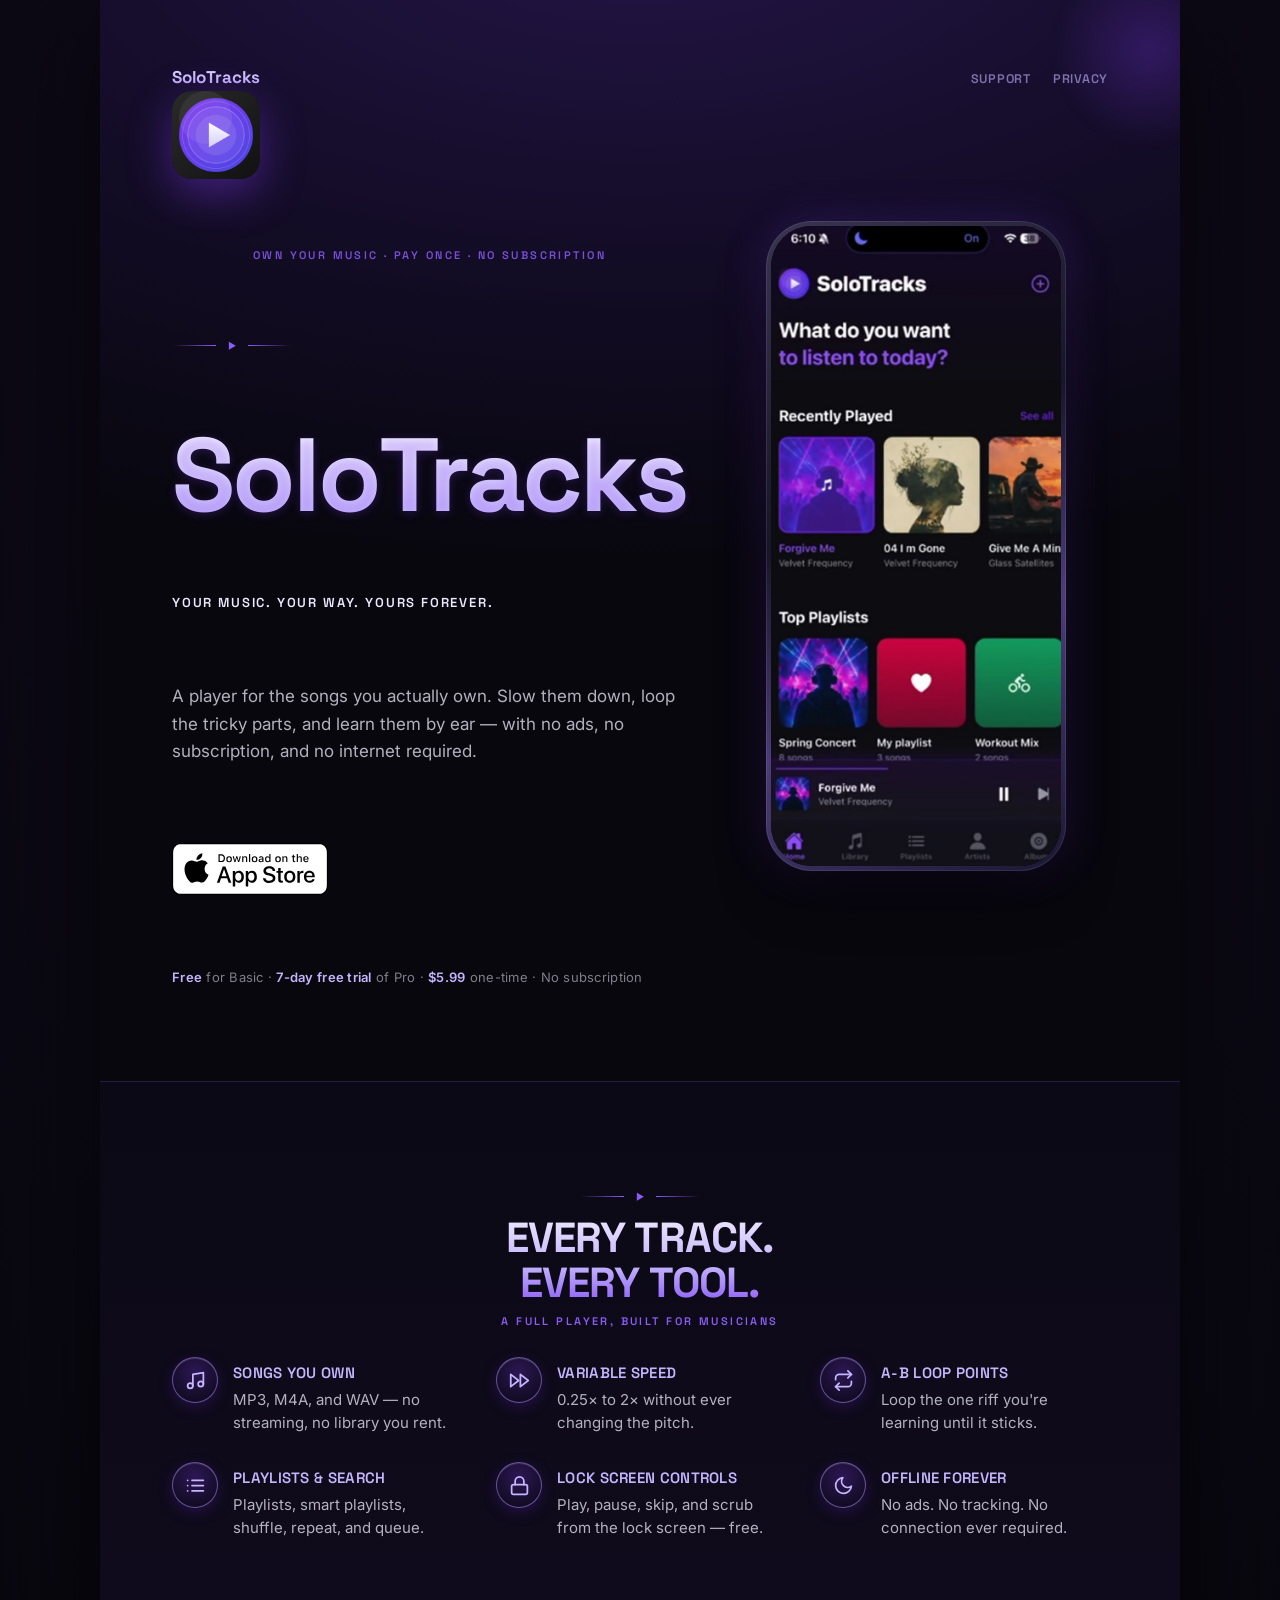
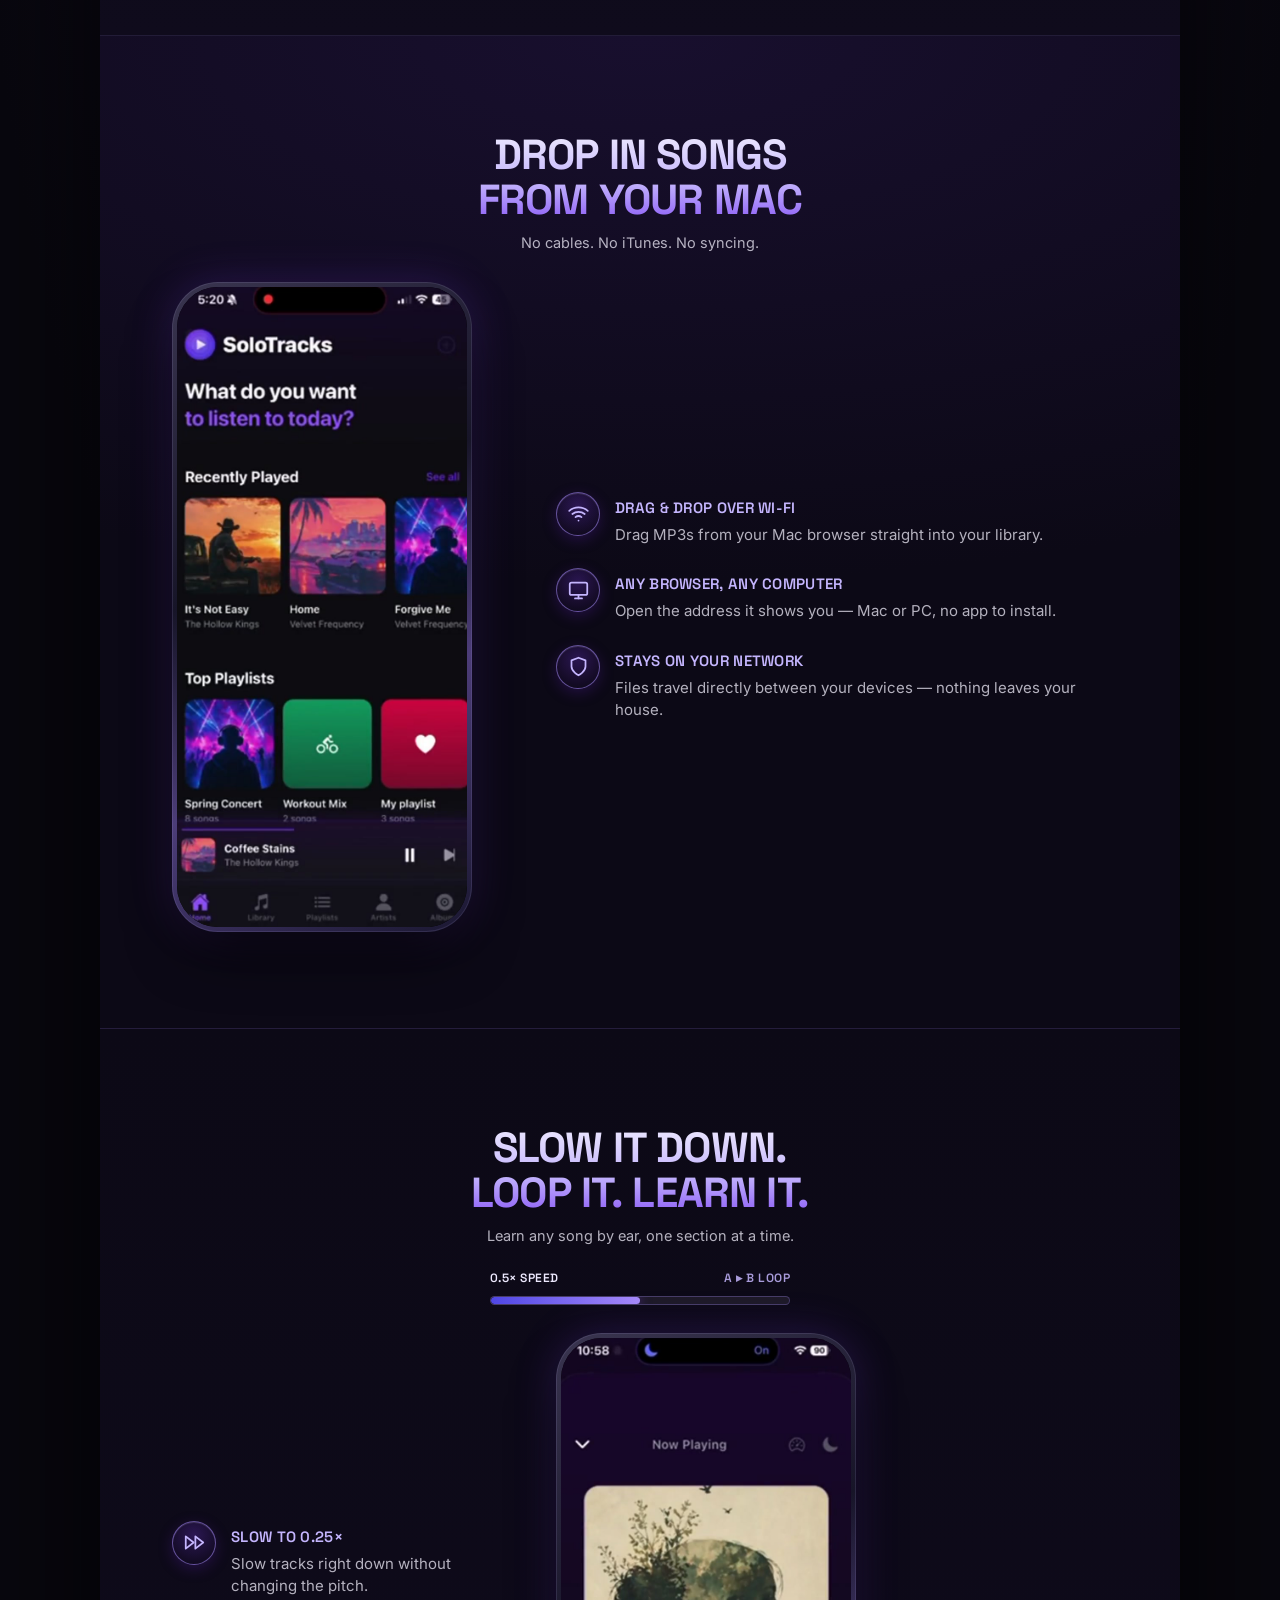
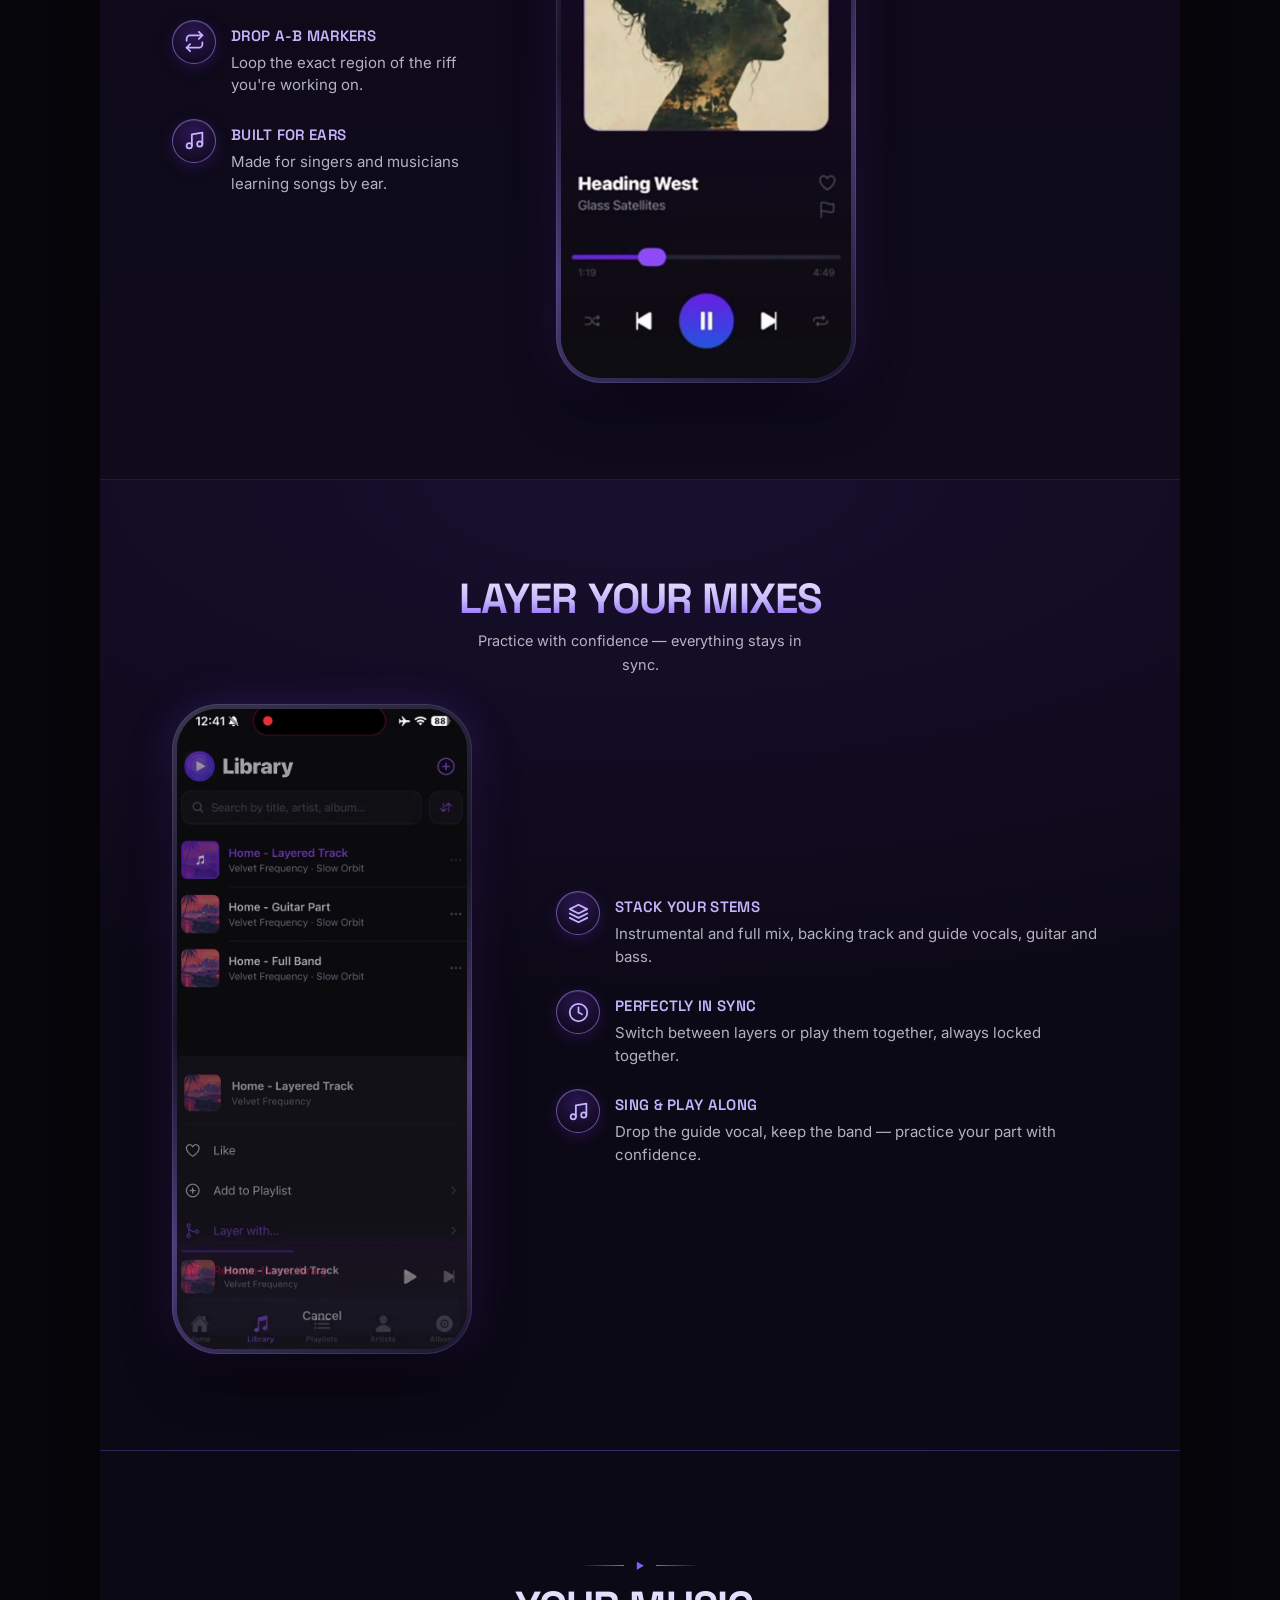
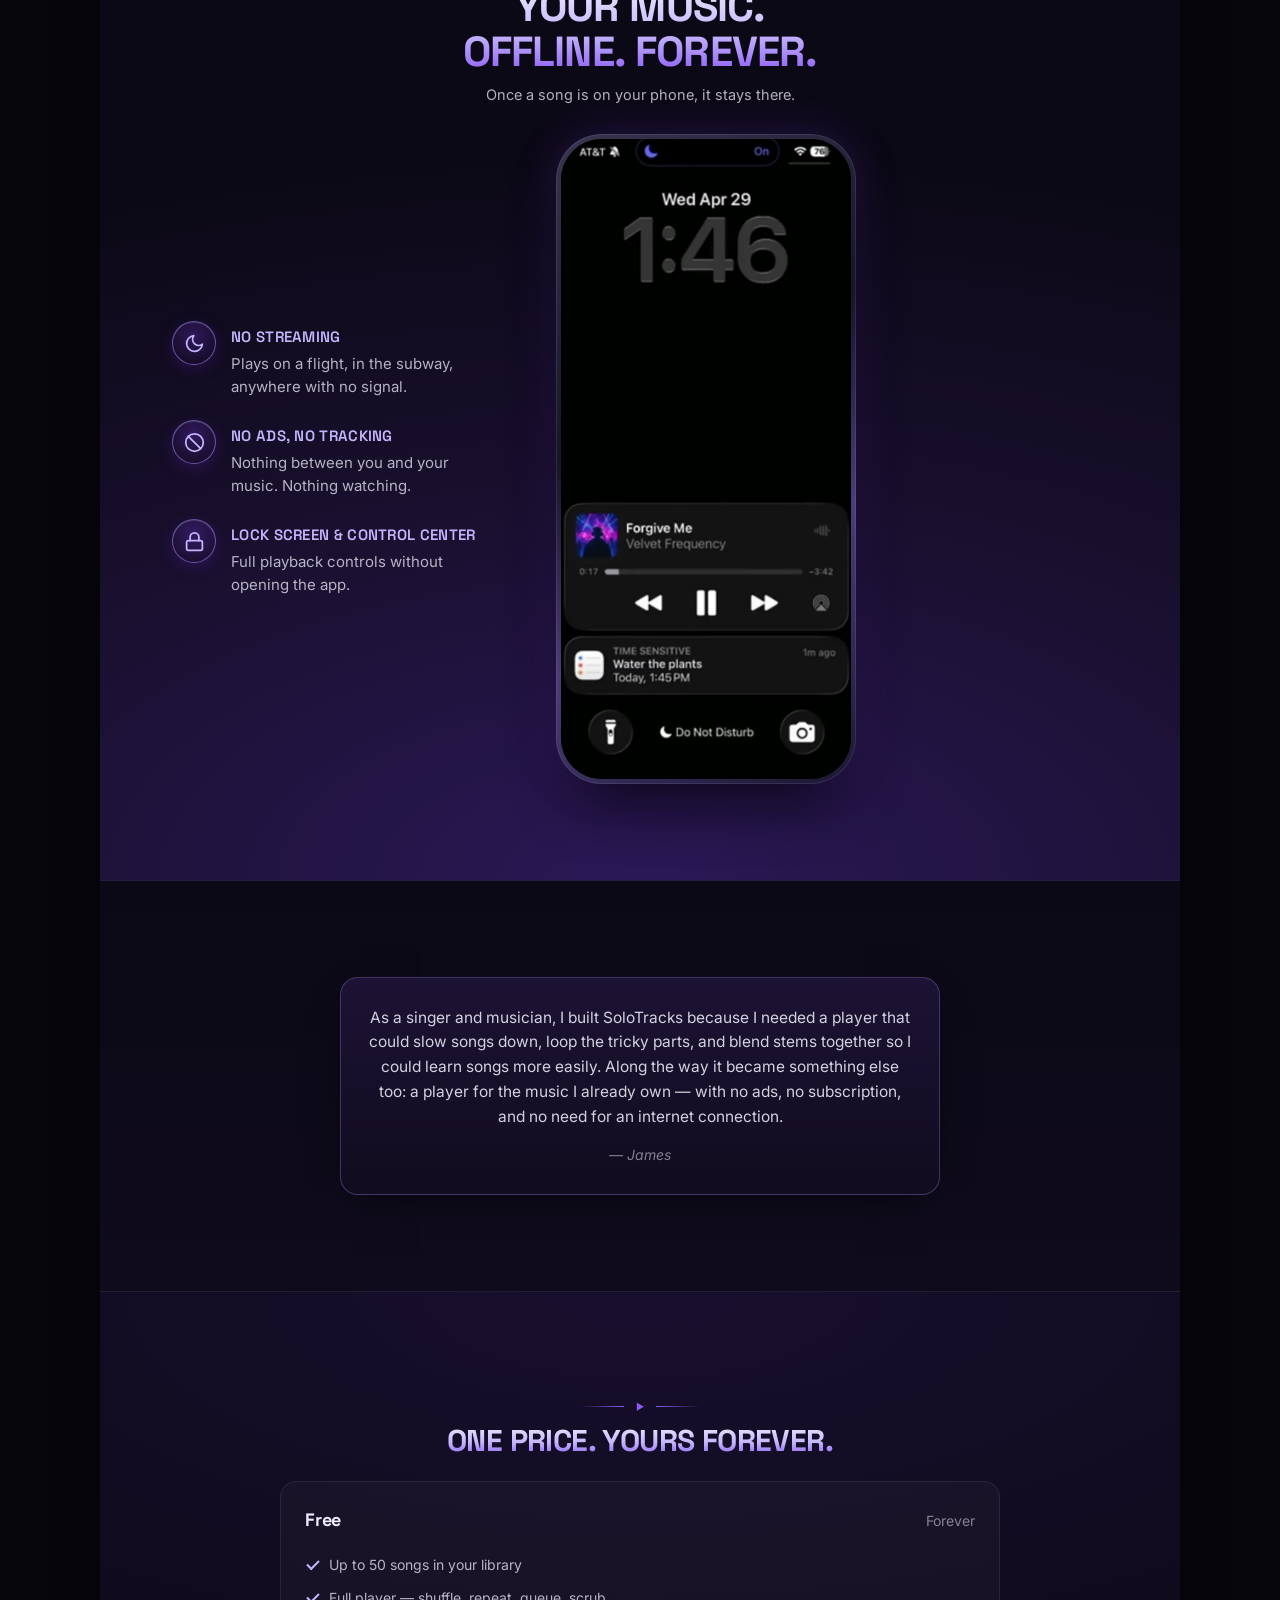
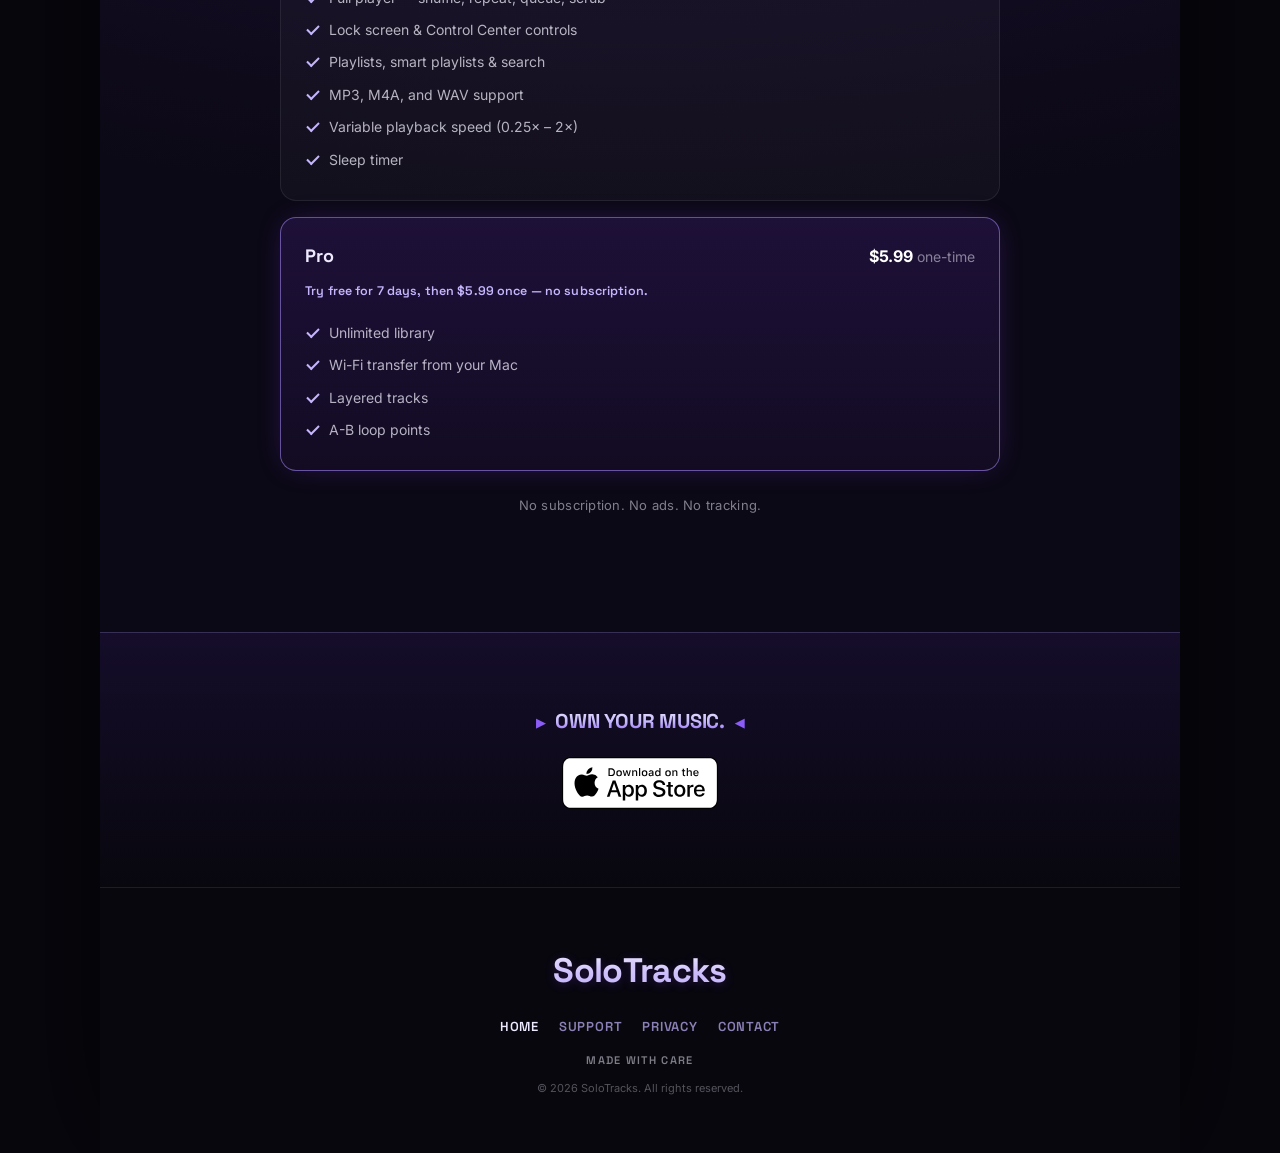
==== index.html @ 028df429 "Move variable speed and sleep timer to the Free tier Update the pricing card and align support.html:" ====
<!DOCTYPE html>
<html lang="en">
<head>
<meta charset="UTF-8" />
<meta name="viewport" content="width=device-width, initial-scale=1, viewport-fit=cover" />
<title>SoloTracks — Own your music.</title>
<meta name="description" content="A music player for the songs you actually own. Slow it down, loop it, learn it — no ads, no subscription, no internet required. Pay once." />
<meta name="theme-color" content="#08070E" />

<!-- Open Graph / social sharing -->
<meta property="og:title" content="SoloTracks — Own your music." />
<meta property="og:description" content="A music player for the songs you actually own. Pay once. No subscription. No ads." />
<meta property="og:image" content="https://solotracks.app/assets/og-image.png" />
<meta property="og:url" content="https://solotracks.app" />
<meta property="og:type" content="website" />
<meta name="twitter:card" content="summary_large_image" />

<!-- Icons -->
<link rel="icon" type="image/png" href="assets/favicon.png" />
<link rel="apple-touch-icon" href="assets/app-icon.png" />

<link rel="preconnect" href="https://fonts.googleapis.com" />
<link rel="preconnect" href="https://fonts.gstatic.com" crossorigin />
<link href="https://fonts.googleapis.com/css2?family=Space+Grotesk:wght@400;500;600;700&family=Inter:wght@400;500;600;700&display=swap" rel="stylesheet" />
<link rel="stylesheet" href="styles.css" />
</head>
<body>

<div class="col col-home">

  <!-- ============ HERO ============ -->
  <section class="section hero">
    <div class="bokeh" aria-hidden="true"></div>

    <header class="hero-header">
      <a href="index.html" class="wordmark-sm small-wordmark">SoloTracks</a>
      <nav>
        <a href="support.html">Support</a>
        <a href="privacy.html">Privacy</a>
      </nav>
    </header>

    <div class="hero-inner">
      <img src="assets/app-icon.png" alt="SoloTracks app icon" class="hero-icon" />

      <div class="eyebrow hero-eyebrow">Own Your Music · Pay Once · No Subscription</div>

      <div class="flourish" aria-hidden="true">
        <span class="rule l"></span><span class="mark">▶</span><span class="rule r"></span>
      </div>

      <h1 class="h1-wordmark foil">SoloTracks</h1>

      <div class="subhead">Your music. Your way. Yours forever.</div>

      <p class="tagline">A player for the songs you actually own. Slow them down, loop the tricky parts, and learn them by ear — with no ads, no subscription, and no internet required.</p>

      <div class="badge-row">
        <a class="appstore-badge pulse" href="https://apps.apple.com/us/app/solotracks/id6762542575" aria-label="Download SoloTracks on the App Store">
          <img src="assets/app-store-badge.svg" alt="Download on the App Store" />
        </a>
      </div>

      <p class="pricing-line"><strong>Free</strong> for Basic · <strong>7-day free trial</strong> of Pro · <strong>$5.99</strong> one-time · No subscription</p>

      <div class="phone float" role="img" aria-label="SoloTracks player">
        <div class="screen">
          <video class="lazy-video" autoplay muted loop playsinline preload="none" poster="video/demo-poster.jpg">
            <source src="video/demo.mp4" type="video/mp4" />
          </video>
        </div>
      </div>
    </div>
  </section>

  <!-- ============ AT A GLANCE ============ -->
  <section class="section alt-a grid-2">
    <div class="flourish"><span class="rule l"></span><span class="mark">▶</span><span class="rule r"></span></div>
    <h2 class="h2 section-title-gradient">EVERY TRACK.<br>EVERY TOOL.</h2>
    <div class="eyebrow" style="text-align:center;margin-top:6px;">A full player, built for musicians</div>

    <div class="feature-list" style="margin-top:26px;">
      <div class="feature-row">
        <div class="icon-circle">
          <svg viewBox="0 0 24 24" aria-hidden="true"><path d="M9 18V5l12-2v13"/><circle cx="6" cy="18" r="3"/><circle cx="18" cy="16" r="3"/></svg>
        </div>
        <div>
          <div class="feature-title">Songs You Own</div>
          <div class="feature-body">MP3, M4A, and WAV — no streaming, no library you rent.</div>
        </div>
      </div>
      <div class="feature-row">
        <div class="icon-circle">
          <svg viewBox="0 0 24 24" aria-hidden="true"><polygon points="13 19 22 12 13 5 13 19"/><polygon points="2 19 11 12 2 5 2 19"/></svg>
        </div>
        <div>
          <div class="feature-title">Variable Speed</div>
          <div class="feature-body">0.25× to 2× without ever changing the pitch.</div>
        </div>
      </div>
      <div class="feature-row">
        <div class="icon-circle">
          <svg viewBox="0 0 24 24" aria-hidden="true"><polyline points="17 1 21 5 17 9"/><path d="M3 11V9a4 4 0 0 1 4-4h14"/><polyline points="7 23 3 19 7 15"/><path d="M21 13v2a4 4 0 0 1-4 4H3"/></svg>
        </div>
        <div>
          <div class="feature-title">A-B Loop Points</div>
          <div class="feature-body">Loop the one riff you're learning until it sticks.</div>
        </div>
      </div>
      <div class="feature-row">
        <div class="icon-circle">
          <svg viewBox="0 0 24 24" aria-hidden="true"><line x1="8" y1="6" x2="21" y2="6"/><line x1="8" y1="12" x2="21" y2="12"/><line x1="8" y1="18" x2="21" y2="18"/><line x1="3" y1="6" x2="3.01" y2="6"/><line x1="3" y1="12" x2="3.01" y2="12"/><line x1="3" y1="18" x2="3.01" y2="18"/></svg>
        </div>
        <div>
          <div class="feature-title">Playlists &amp; Search</div>
          <div class="feature-body">Playlists, smart playlists, shuffle, repeat, and queue.</div>
        </div>
      </div>
      <div class="feature-row">
        <div class="icon-circle">
          <svg viewBox="0 0 24 24" aria-hidden="true"><rect x="3" y="11" width="18" height="11" rx="2" ry="2"/><path d="M7 11V7a5 5 0 0 1 10 0v4"/></svg>
        </div>
        <div>
          <div class="feature-title">Lock Screen Controls</div>
          <div class="feature-body">Play, pause, skip, and scrub from the lock screen — free.</div>
        </div>
      </div>
      <div class="feature-row">
        <div class="icon-circle">
          <svg viewBox="0 0 24 24" aria-hidden="true"><path d="M21 12.79A9 9 0 1 1 11.21 3 7 7 0 0 0 21 12.79z"/></svg>
        </div>
        <div>
          <div class="feature-title">Offline Forever</div>
          <div class="feature-body">No ads. No tracking. No connection ever required.</div>
        </div>
      </div>
    </div>
  </section>

  <!-- ============ WI-FI TRANSFER ============ -->
  <section class="section alt-b">
    <div class="block-head">
      <h2 class="h2 section-title-gradient">DROP IN SONGS<br>FROM YOUR MAC</h2>
      <p class="sub">No cables. No iTunes. No syncing.</p>
    </div>
    <div class="block-grid">
      <div class="phone" role="img" aria-label="Wi-Fi transfer: dragging MP3s from a Mac browser into the phone library">
        <div class="screen">
          <video class="lazy-video" muted loop playsinline preload="none" poster="screenshots/wifi-transfer-poster.jpg">
            <source src="video/wifi-transfer.mp4" type="video/mp4" />
          </video>
        </div>
      </div>
      <div class="feature-list">
        <div class="feature-row">
          <div class="icon-circle sm">
            <svg viewBox="0 0 24 24" aria-hidden="true"><path d="M5 12.55a11 11 0 0 1 14.08 0"/><path d="M1.42 9a16 16 0 0 1 21.16 0"/><path d="M8.53 16.11a6 6 0 0 1 6.95 0"/><line x1="12" y1="20" x2="12.01" y2="20"/></svg>
          </div>
          <div>
            <div class="feature-title">Drag &amp; Drop over Wi-Fi</div>
            <div class="feature-body">Drag MP3s from your Mac browser straight into your library.</div>
          </div>
        </div>
        <div class="feature-row">
          <div class="icon-circle sm">
            <svg viewBox="0 0 24 24" aria-hidden="true"><rect x="2" y="3" width="20" height="14" rx="2"/><line x1="8" y1="21" x2="16" y2="21"/><line x1="12" y1="17" x2="12" y2="21"/></svg>
          </div>
          <div>
            <div class="feature-title">Any Browser, Any Computer</div>
            <div class="feature-body">Open the address it shows you — Mac or PC, no app to install.</div>
          </div>
        </div>
        <div class="feature-row">
          <div class="icon-circle sm">
            <svg viewBox="0 0 24 24" aria-hidden="true"><path d="M12 22s8-4 8-10V5l-8-3-8 3v7c0 6 8 10 8 10z"/></svg>
          </div>
          <div>
            <div class="feature-title">Stays on Your Network</div>
            <div class="feature-body">Files travel directly between your devices — nothing leaves your house.</div>
          </div>
        </div>
      </div>
    </div>
  </section>

  <!-- ============ SLOW / LOOP ============ -->
  <section class="section alt-a">
    <div class="block-head">
      <h2 class="h2 section-title-gradient">SLOW IT DOWN.<br>LOOP IT. LEARN IT.</h2>
      <p class="sub">Learn any song by ear, one section at a time.</p>
    </div>

    <div class="meter" aria-hidden="true">
      <div class="meter-top"><span>0.5× SPEED</span><span class="r">A ▸ B LOOP</span></div>
      <div class="meter-bar"><div class="meter-fill"></div></div>
    </div>

    <div class="block-grid reverse">
      <div class="phone" role="img" aria-label="A-B loop: dropping markers and looping a section at slowed playback">
        <div class="screen">
          <video class="lazy-video" muted loop playsinline preload="none" poster="screenshots/player-loop-poster.jpg">
            <source src="video/player-loop.mp4" type="video/mp4" />
          </video>
        </div>
      </div>
      <div class="feature-list">
        <div class="feature-row">
          <div class="icon-circle sm">
            <svg viewBox="0 0 24 24" aria-hidden="true"><polygon points="13 19 22 12 13 5 13 19"/><polygon points="2 19 11 12 2 5 2 19"/></svg>
          </div>
          <div>
            <div class="feature-title">Slow to 0.25×</div>
            <div class="feature-body">Slow tracks right down without changing the pitch.</div>
          </div>
        </div>
        <div class="feature-row">
          <div class="icon-circle sm">
            <svg viewBox="0 0 24 24" aria-hidden="true"><polyline points="17 1 21 5 17 9"/><path d="M3 11V9a4 4 0 0 1 4-4h14"/><polyline points="7 23 3 19 7 15"/><path d="M21 13v2a4 4 0 0 1-4 4H3"/></svg>
          </div>
          <div>
            <div class="feature-title">Drop A-B Markers</div>
            <div class="feature-body">Loop the exact region of the riff you're working on.</div>
          </div>
        </div>
        <div class="feature-row">
          <div class="icon-circle sm">
            <svg viewBox="0 0 24 24" aria-hidden="true"><path d="M9 18V5l12-2v13"/><circle cx="6" cy="18" r="3"/><circle cx="18" cy="16" r="3"/></svg>
          </div>
          <div>
            <div class="feature-title">Built for Ears</div>
            <div class="feature-body">Made for singers and musicians learning songs by ear.</div>
          </div>
        </div>
      </div>
    </div>
  </section>

  <!-- ============ LAYERS ============ -->
  <section class="section alt-b">
    <div class="block-head">
      <h2 class="h2 section-title-gradient">LAYER YOUR MIXES</h2>
      <p class="sub">Practice with confidence — everything stays in sync.</p>
    </div>
    <div class="block-grid">
      <div class="phone" role="img" aria-label="Layers: switching between an instrumental and a full mix in sync">
        <div class="screen">
          <video class="lazy-video" muted loop playsinline preload="none" poster="screenshots/layers-poster.jpg">
            <source src="video/layers.mp4" type="video/mp4" />
          </video>
        </div>
      </div>
      <div class="feature-list">
        <div class="feature-row">
          <div class="icon-circle sm">
            <svg viewBox="0 0 24 24" aria-hidden="true"><polygon points="12 2 2 7 12 12 22 7 12 2"/><polyline points="2 17 12 22 22 17"/><polyline points="2 12 12 17 22 12"/></svg>
          </div>
          <div>
            <div class="feature-title">Stack Your Stems</div>
            <div class="feature-body">Instrumental and full mix, backing track and guide vocals, guitar and bass.</div>
          </div>
        </div>
        <div class="feature-row">
          <div class="icon-circle sm">
            <svg viewBox="0 0 24 24" aria-hidden="true"><circle cx="12" cy="12" r="10"/><polyline points="12 6 12 12 16 14"/></svg>
          </div>
          <div>
            <div class="feature-title">Perfectly in Sync</div>
            <div class="feature-body">Switch between layers or play them together, always locked together.</div>
          </div>
        </div>
        <div class="feature-row">
          <div class="icon-circle sm">
            <svg viewBox="0 0 24 24" aria-hidden="true"><path d="M9 18V5l12-2v13"/><circle cx="6" cy="18" r="3"/><circle cx="18" cy="16" r="3"/></svg>
          </div>
          <div>
            <div class="feature-title">Sing &amp; Play Along</div>
            <div class="feature-body">Drop the guide vocal, keep the band — practice your part with confidence.</div>
          </div>
        </div>
      </div>
    </div>
  </section>

  <!-- ============ OFFLINE (signature band) ============ -->
  <section class="section signature">
    <div class="flourish"><span class="rule l"></span><span class="mark">▶</span><span class="rule r"></span></div>
    <div class="block-head">
      <h2 class="h2 section-title-gradient">YOUR MUSIC.<br>OFFLINE. FOREVER.</h2>
      <p class="sub">Once a song is on your phone, it stays there.</p>
    </div>
    <div class="block-grid reverse">
      <div class="phone" role="img" aria-label="Offline playback continuing on the lock screen in airplane mode">
        <div class="screen">
          <video class="lazy-video" muted loop playsinline preload="none" poster="screenshots/lockscreen-poster.jpg">
            <source src="video/lockscreen.mp4" type="video/mp4" />
          </video>
        </div>
      </div>
      <div class="feature-list">
        <div class="feature-row">
          <div class="icon-circle sm">
            <svg viewBox="0 0 24 24" aria-hidden="true"><path d="M21 12.79A9 9 0 1 1 11.21 3 7 7 0 0 0 21 12.79z"/></svg>
          </div>
          <div>
            <div class="feature-title">No Streaming</div>
            <div class="feature-body">Plays on a flight, in the subway, anywhere with no signal.</div>
          </div>
        </div>
        <div class="feature-row">
          <div class="icon-circle sm">
            <svg viewBox="0 0 24 24" aria-hidden="true"><circle cx="12" cy="12" r="10"/><line x1="4.93" y1="4.93" x2="19.07" y2="19.07"/></svg>
          </div>
          <div>
            <div class="feature-title">No Ads, No Tracking</div>
            <div class="feature-body">Nothing between you and your music. Nothing watching.</div>
          </div>
        </div>
        <div class="feature-row">
          <div class="icon-circle sm">
            <svg viewBox="0 0 24 24" aria-hidden="true"><rect x="3" y="11" width="18" height="11" rx="2" ry="2"/><path d="M7 11V7a5 5 0 0 1 10 0v4"/></svg>
          </div>
          <div>
            <div class="feature-title">Lock Screen &amp; Control Center</div>
            <div class="feature-body">Full playback controls without opening the app.</div>
          </div>
        </div>
      </div>
    </div>
  </section>

  <!-- ============ FOUNDER PITCH ============ -->
  <section class="section alt-a">
    <div class="card" style="max-width:600px;margin:0 auto;">
      <p>As a singer and musician, I built SoloTracks because I needed a player that could slow songs down, loop the tricky parts, and blend stems together so I could learn songs more easily. Along the way it became something else too: a player for the music I already own — with no ads, no subscription, and no need for an internet connection.</p>
      <p class="signature">— James</p>
    </div>
  </section>

  <!-- ============ PRICE ============ -->
  <section class="section alt-b">
    <div class="flourish"><span class="rule l"></span><span class="mark">▶</span><span class="rule r"></span></div>
    <h2 class="h2 small section-title-gradient">ONE PRICE. YOURS FOREVER.</h2>

    <div class="tiers">
      <div class="tier">
        <div class="tier-header">
          <span class="tier-name">Free</span>
          <span class="tier-price">Forever</span>
        </div>
        <ul>
          <li>Up to 50 songs in your library</li>
          <li>Full player — shuffle, repeat, queue, scrub</li>
          <li>Lock screen &amp; Control Center controls</li>
          <li>Playlists, smart playlists &amp; search</li>
          <li>MP3, M4A, and WAV support</li>
          <li>Variable playback speed (0.25× – 2×)</li>
          <li>Sleep timer</li>
        </ul>
      </div>
      <div class="tier pro">
        <div class="tier-header">
          <span class="tier-name">Pro</span>
          <span class="tier-price"><strong>$5.99</strong> one-time</span>
        </div>
        <p class="tier-trial">Try free for 7 days, then $5.99 once — no subscription.</p>
        <ul>
          <li>Unlimited library</li>
          <li>Wi-Fi transfer from your Mac</li>
          <li>Layered tracks</li>
          <li>A-B loop points</li>
        </ul>
      </div>
    </div>

    <p class="promises-line">No subscription. No ads. No tracking.</p>
  </section>

  <!-- ============ CTA BAND ============ -->
  <section class="section cta-band">
    <div class="cta-line"><span class="m">▶</span><span class="section-title-gradient">OWN YOUR MUSIC.</span><span class="m">◀</span></div>
    <div class="badge-row">
      <a class="appstore-badge pulse" href="https://apps.apple.com/us/app/solotracks/id6762542575" aria-label="Download SoloTracks on the App Store">
        <img src="assets/app-store-badge.svg" alt="Download on the App Store" />
      </a>
    </div>
  </section>

  <!-- ============ FOOTER ============ -->
  <footer class="footer">
    <div class="wordmark-lg foil">SoloTracks</div>
    <nav>
      <a href="index.html" class="current">Home</a>
      <a href="support.html">Support</a>
      <a href="privacy.html">Privacy</a>
      <a href="mailto:hello@solotracks.app">Contact</a>
    </nav>
    <p class="madeby">Made with care</p>
    <p class="copyright">© 2026 SoloTracks. All rights reserved.</p>
  </footer>

</div>

<script src="site.js"></script>
</body>
</html>
---- styles.css ----
/* SoloTracks — shared styles.
   Structure adapted from a dark, luxe single-column layout; recolored to a
   violet / lavender system drawn from the app icon. Mobile-first; column
   max-width 460px, expanding to 760 / 1080 on larger screens. */

:root {
  --bg:          #08070E;
  --ink:         rgba(245,243,255,0.72);
  --ink-soft:    rgba(245,243,255,0.5);
  --ink-faint:   rgba(245,243,255,0.32);

  --violet:      #7C3AED;
  --indigo:      #4F46E5;
  --lav:         #C4B5FD;
  --lav-2:       #A78BFA;
  --lav-hi:      #EDE9FE;
  --accent:      #8B5CF6;

  --hair:        rgba(167,139,250,0.14);
  --hair-2:      rgba(167,139,250,0.30);
  --hair-3:      rgba(167,139,250,0.55);
}

*, *::before, *::after { box-sizing: border-box; }
html, body { margin: 0; padding: 0; }
html { scroll-behavior: smooth; }
body {
  background: var(--bg);
  color: var(--ink);
  font-family: 'Inter', -apple-system, BlinkMacSystemFont, "SF Pro Text", sans-serif;
  font-size: 14.5px;
  line-height: 1.6;
  -webkit-font-smoothing: antialiased;
  -webkit-text-size-adjust: 100%;
  text-rendering: optimizeLegibility;
}
img, video { max-width: 100%; display: block; }
a { color: var(--lav); text-decoration: none; }
a:hover { text-decoration: underline; }

/* ---- Layout columns ---- */
.col {
  max-width: 460px;
  margin: 0 auto;
  position: relative;
}
.col-home {
  background:
    radial-gradient(130% 50% at 50% 0%, #1a1030 0%, #100b1c 42%, #08070E 100%);
  overflow: hidden;
  box-shadow: 0 0 80px rgba(0,0,0,0.6);
}
.col-doc {
  padding: 0 22px;
  background:
    radial-gradient(130% 50% at 50% 0%, #1a1030 0%, #100b1c 42%, #08070E 100%);
  min-height: 100vh;
}

/* ---- Typography helpers ---- */
.display { font-family: 'Space Grotesk', 'Inter', sans-serif; }

.eyebrow {
  font-family: 'Space Grotesk', sans-serif;
  font-weight: 600;
  font-size: 11px;
  letter-spacing: 0.22em;
  text-transform: uppercase;
  color: var(--accent);
}
.subhead {
  font-family: 'Space Grotesk', sans-serif;
  font-weight: 600;
  font-size: 13px;
  letter-spacing: 0.14em;
  text-transform: uppercase;
  color: var(--lav-hi);
}

/* Metallic "foil" fill — the lavender analog of the gold headline treatment */
.foil {
  background: linear-gradient(180deg,
    #F5F3FF 0%, #DDD6FE 22%, #C4B5FD 44%, #A78BFA 66%, #7C3AED 88%, #C4B5FD 100%);
  -webkit-background-clip: text;
  background-clip: text;
  -webkit-text-fill-color: transparent;
  color: transparent;
  background-size: 100% 220%;
  text-shadow: 0 2px 10px rgba(124,58,237,0.25);
  animation: foilShimmer 7s ease-in-out infinite alternate;
}
.section-title-gradient {
  background: linear-gradient(180deg, #EDE9FE, #C4B5FD 55%, #8B5CF6);
  -webkit-background-clip: text;
  background-clip: text;
  -webkit-text-fill-color: transparent;
  color: transparent;
}
.small-wordmark {
  background: linear-gradient(180deg, #EDE9FE, #A78BFA);
  -webkit-background-clip: text;
  background-clip: text;
  -webkit-text-fill-color: transparent;
  color: transparent;
}

@keyframes foilShimmer {
  0%   { background-position: 50% 0; }
  100% { background-position: 50% 100%; }
}
@keyframes floatY {
  0%, 100% { transform: translateY(0); }
  50%      { transform: translateY(-10px); }
}
@keyframes glowPulse {
  0%, 100% {
    box-shadow:
      0 8px 24px rgba(0,0,0,0.5),
      0 0 22px rgba(124,58,237,0.30),
      0 0 0 1px rgba(167,139,250,0.45) inset;
  }
  50% {
    box-shadow:
      0 8px 24px rgba(0,0,0,0.5),
      0 0 40px rgba(124,58,237,0.55),
      0 0 0 1px rgba(167,139,250,0.75) inset;
  }
}

/* ---- Flourish divider (play-triangle motif) ---- */
.flourish {
  display: flex;
  align-items: center;
  justify-content: center;
  gap: 12px;
  margin: 14px auto;
}
.flourish .rule { width: 44px; height: 1px; }
.flourish .rule.l { background: linear-gradient(90deg, transparent, var(--accent)); }
.flourish .rule.r { background: linear-gradient(270deg, transparent, var(--accent)); }
.flourish .mark { color: var(--accent); font-size: 9px; line-height: 1; }

/* ---- App Store badge (official artwork + violet glow) ---- */
.badge-row {
  display: inline-flex;
  flex-wrap: wrap;
  gap: 12px;
  align-items: center;
  justify-content: center;
}
.appstore-badge {
  display: inline-block;
  border-radius: 13px;
  transition: transform 0.15s ease;
}
.appstore-badge img { height: 52px; width: auto; }
.appstore-badge:hover { transform: scale(1.03); text-decoration: none; }
.appstore-badge.pulse { animation: glowPulse 4s ease-in-out infinite; }

.pricing-line {
  margin-top: 16px;
  font-size: 13px;
  color: var(--ink-soft);
  letter-spacing: 0.02em;
}
.pricing-line strong { color: var(--lav); font-weight: 600; }

/* ---- Sections (home) ---- */
.section {
  padding: 46px 26px;
  border-top: 1px solid var(--hair);
}
.section.hero {
  padding: 30px 26px 40px;
  position: relative;
  border-top: none;
  background: radial-gradient(125% 60% at 50% -8%, #241547, #150d2a 46%, #08070E 100%);
  overflow: hidden;
}
.section.alt-a { background: linear-gradient(180deg, #0c0916, #0f0b1c); }
.section.alt-b { background: radial-gradient(120% 55% at 50% 0%, #180f2e, #0c0916); }
.section.signature {
  background: radial-gradient(135% 70% at 50% 100%, #2a1856, #1a1030 50%, #0c0916 100%);
}
.section.cta-band {
  background: linear-gradient(180deg, #150d2a, #08070E);
  border-top: 1px solid var(--hair-2);
  text-align: center;
  padding: 40px 26px;
}

.hero .bokeh {
  position: absolute;
  top: -50px; right: -70px;
  width: 200px; height: 200px;
  background: radial-gradient(circle, rgba(124,58,237,0.28), transparent 68%);
  filter: blur(6px);
  pointer-events: none;
}

/* Inline header used in hero */
.hero-header {
  display: flex;
  align-items: center;
  justify-content: space-between;
  position: relative;
  z-index: 1;
}
.hero-header .wordmark-sm {
  font-family: 'Space Grotesk', sans-serif;
  font-weight: 700;
  font-size: 17px;
  letter-spacing: -0.01em;
}
.hero-header nav a {
  font-family: 'Space Grotesk', sans-serif;
  font-weight: 600;
  font-size: 12.5px;
  letter-spacing: 0.06em;
  text-transform: uppercase;
  color: rgba(196,181,253,0.6);
  margin-left: 18px;
}
.hero-header nav a:hover { color: var(--lav-hi); text-decoration: none; }

/* Hero content */
.hero-inner { text-align: center; position: relative; z-index: 1; }
.hero-icon {
  width: 88px; height: 88px;
  border-radius: 20px;
  margin: 26px auto 6px;
  box-shadow: 0 14px 44px rgba(124,58,237,0.45);
}
.hero-eyebrow { margin: 8px auto 6px; color: rgba(139,92,246,0.85); }
.h1-wordmark {
  font-family: 'Space Grotesk', sans-serif;
  font-weight: 700;
  font-size: 56px;
  line-height: 0.95;
  letter-spacing: -0.03em;
  margin: 6px 0 12px;
}
.tagline {
  max-width: 360px;
  margin: 14px auto 22px;
  color: var(--ink);
  font-size: 14.5px;
}

/* Section titles */
.h2 {
  font-family: 'Space Grotesk', sans-serif;
  font-weight: 700;
  font-size: 28px;
  line-height: 1.08;
  letter-spacing: -0.02em;
  text-align: center;
  margin: 0 0 8px;
}
.h2.small { font-size: 24px; }
.section .sub {
  text-align: center;
  margin: 4px auto 22px;
  max-width: 360px;
  color: var(--ink);
  font-size: 14.5px;
}

/* Feature rows */
.feature-list {
  display: flex;
  flex-direction: column;
  gap: 22px;
  margin-top: 8px;
}
/* When a block stacks on mobile (phone above the rows), give the first
   row room to breathe. Reset to 0 in the side-by-side desktop grid. */
.block-grid .feature-list { margin-top: 34px; }
.feature-row {
  display: flex;
  gap: 15px;
  align-items: flex-start;
  text-align: left;
}
.icon-circle {
  flex: none;
  width: 46px; height: 46px;
  border-radius: 50%;
  display: flex; align-items: center; justify-content: center;
  background: radial-gradient(circle at 50% 32%, rgba(124,58,237,0.28), rgba(0,0,0,0.2));
  border: 1px solid var(--hair-3);
  box-shadow:
    inset 0 1px 0 rgba(255,255,255,0.12),
    0 4px 14px rgba(76,29,149,0.35);
  color: var(--lav);
}
.icon-circle.sm { width: 44px; height: 44px; }
.icon-circle svg {
  width: 21px; height: 21px;
  stroke: currentColor; fill: none;
  stroke-width: 2; stroke-linecap: round; stroke-linejoin: round;
}
.feature-title {
  font-family: 'Space Grotesk', sans-serif;
  font-weight: 600;
  font-size: 15px;
  letter-spacing: 0.02em;
  text-transform: uppercase;
  color: var(--lav);
  margin: 4px 0 4px;
}
.feature-body {
  color: var(--ink);
  font-size: 14px;
  line-height: 1.5;
}

/* Big feature block: title + phone + rows */
.block-head { text-align: center; }
.block-head .soon {
  display: inline-block;
  margin-left: 8px;
  vertical-align: middle;
  font-family: 'Space Grotesk', sans-serif;
  font-weight: 600;
  font-size: 10px;
  letter-spacing: 0.12em;
  text-transform: uppercase;
  color: var(--lav);
  background: rgba(124,58,237,0.18);
  border: 1px solid var(--hair-2);
  border-radius: 999px;
  padding: 3px 9px;
}

/* Phone mockup (portrait) */
.phone {
  margin: 28px auto 0;
  width: 100%;
  max-width: 288px;
  aspect-ratio: 9 / 19.5;
  border-radius: 42px;
  padding: 5px;
  background: linear-gradient(150deg, #3a3550, #171528 40%, #4c3d78 66%, #1a1730);
  box-shadow:
    0 30px 60px -18px rgba(0,0,0,0.85),
    0 0 42px rgba(124,58,237,0.22),
    inset 0 0 0 1px rgba(196,181,253,0.12);
  position: relative;
}
.phone.float { animation: floatY 6s ease-in-out infinite; }
.phone .screen {
  position: relative;
  width: 100%; height: 100%;
  border-radius: 37px;
  overflow: hidden;
  background: #000;
  isolation: isolate;
  transform: translateZ(0);
}
.phone .screen video,
.phone .screen img {
  width: 100%; height: 100%;
  object-fit: cover;
  border-radius: 37px;
  transform: scale(1.04);
}

/* Speed / loop meter (repurposed progress widget) */
.meter {
  max-width: 300px;
  margin: 22px auto 4px;
}
.meter-top {
  display: flex; justify-content: space-between;
  font-family: 'Space Grotesk', sans-serif;
  font-weight: 600;
  font-size: 12px;
  color: var(--lav-hi);
  margin-bottom: 8px;
  letter-spacing: 0.04em;
}
.meter-top .r { color: var(--lav); opacity: 0.85; }
.meter-bar {
  position: relative;
  height: 9px;
  border-radius: 6px;
  background: rgba(255,255,255,0.07);
  border: 1px solid var(--hair-2);
  overflow: hidden;
}
.meter-fill {
  width: 50%;
  height: 100%;
  background: linear-gradient(90deg, var(--indigo), var(--lav-2));
  box-shadow: 0 0 12px rgba(124,58,237,0.6);
  border-radius: 6px;
}

/* Founder card */
.card {
  background: linear-gradient(180deg, rgba(40,25,72,0.6), rgba(20,14,34,0.5));
  border: 1px solid var(--hair-2);
  border-radius: 18px;
  padding: 28px 26px;
  box-shadow: 0 14px 40px -18px rgba(0,0,0,0.75);
  text-align: center;
}
.card p {
  font-size: 15.5px;
  color: rgba(245,243,255,0.85);
  line-height: 1.6;
  margin: 0 0 14px;
}
.card p.signature {
  font-size: 14px;
  color: var(--ink-soft);
  font-style: italic;
  margin: 0;
}

/* Tier cards */
.tiers {
  display: grid;
  grid-template-columns: 1fr;
  gap: 16px;
  max-width: 720px;
  margin: 24px auto 0;
}
.tier {
  padding: 24px;
  border-radius: 16px;
  background: rgba(255,255,255,0.03);
  border: 1px solid rgba(255,255,255,0.08);
  text-align: left;
}
.tier.pro {
  background: linear-gradient(180deg, rgba(124,58,237,0.16), rgba(124,58,237,0.06));
  border-color: var(--hair-3);
  box-shadow: 0 0 30px -10px rgba(124,58,237,0.4);
}
.tier-header {
  display: flex; align-items: baseline; justify-content: space-between;
  gap: 12px; margin-bottom: 14px;
}
.tier-name {
  font-family: 'Space Grotesk', sans-serif;
  font-weight: 700;
  font-size: 18px;
  letter-spacing: -0.01em;
  color: var(--lav-hi);
}
.tier-price { font-size: 14px; color: var(--ink-soft); }
.tier.pro .tier-price strong {
  color: #fff; font-weight: 700; font-size: 16px; letter-spacing: -0.01em;
}
.tier-trial {
  font-family: 'Space Grotesk', sans-serif;
  font-weight: 600;
  font-size: 12.5px;
  letter-spacing: 0.01em;
  color: var(--lav);
  margin: -4px 0 16px;
}
.tier ul { list-style: none; padding: 0; margin: 0; }
.tier li {
  font-size: 14px;
  color: var(--ink);
  padding: 5px 0 5px 24px;
  position: relative;
}
.tier li::before {
  content: "";
  position: absolute; left: 2px; top: 11px;
  width: 12px; height: 7px;
  border-left: 2px solid var(--lav);
  border-bottom: 2px solid var(--lav);
  transform: rotate(-45deg);
}
.promises-line {
  text-align: center;
  font-size: 13px;
  color: var(--ink-soft);
  margin: 24px auto 20px;
  letter-spacing: 0.02em;
}

/* CTA band */
.cta-line {
  font-family: 'Space Grotesk', sans-serif;
  font-weight: 700;
  font-size: 20px;
  letter-spacing: -0.01em;
  margin-bottom: 20px;
}
.cta-line .m { color: var(--accent); margin: 0 10px; font-size: 12px; vertical-align: middle; }

/* ---- Footer ---- */
.footer {
  text-align: center;
  padding: 40px 26px 34px;
  border-top: 1px solid var(--hair);
}
.footer .wordmark-lg {
  font-family: 'Space Grotesk', sans-serif;
  font-weight: 700;
  font-size: 26px;
  letter-spacing: -0.02em;
  margin-bottom: 18px;
}
.footer nav {
  display: flex; justify-content: center; gap: 20px;
  margin-bottom: 14px; flex-wrap: wrap;
}
.footer nav a {
  font-family: 'Space Grotesk', sans-serif;
  font-weight: 600;
  font-size: 13px;
  letter-spacing: 0.06em;
  text-transform: uppercase;
  color: rgba(196,181,253,0.7);
}
.footer nav a.current { color: var(--lav-hi); }
.footer .madeby {
  font-family: 'Space Grotesk', sans-serif;
  font-weight: 600;
  font-size: 11px;
  letter-spacing: 0.12em;
  text-transform: uppercase;
  color: var(--ink-soft);
  margin-bottom: 6px;
}
.footer .copyright { color: var(--ink-faint); font-size: 11px; }

/* ---- Doc pages (support / privacy) ---- */
.doc-header {
  display: flex; align-items: center; justify-content: space-between;
  padding: 22px 0 18px;
  border-bottom: 1px solid var(--hair);
}
.doc-header .wordmark-sm {
  font-family: 'Space Grotesk', sans-serif;
  font-weight: 700;
  font-size: 17px;
  letter-spacing: -0.01em;
}
.doc-header nav a {
  font-family: 'Space Grotesk', sans-serif;
  font-weight: 600;
  font-size: 12.5px;
  letter-spacing: 0.06em;
  text-transform: uppercase;
  color: rgba(196,181,253,0.6);
  margin-left: 18px;
}
.doc-header nav a.current { color: var(--lav-hi); }
.doc-header nav a:hover { color: var(--lav-hi); text-decoration: none; }

.doc-title-block { text-align: center; padding: 34px 0 12px; }
.h1-doc {
  font-family: 'Space Grotesk', sans-serif;
  font-weight: 700;
  font-size: 40px;
  line-height: 0.98;
  letter-spacing: -0.03em;
  margin: 6px 0 12px;
}
.doc-intro { max-width: 400px; margin: 0 auto; color: var(--ink); font-size: 14.5px; }
.doc-updated { text-align: center; color: var(--ink-faint); font-size: 13px; margin-bottom: 8px; }

/* Contact / highlight card */
.contact-card {
  background: linear-gradient(180deg, rgba(40,25,72,0.6), rgba(20,14,34,0.5));
  border: 1px solid var(--hair-2);
  border-radius: 16px;
  padding: 22px;
  box-shadow: 0 10px 30px -14px rgba(0,0,0,0.7);
  margin: 26px 0;
}
.contact-card h2 {
  font-family: 'Space Grotesk', sans-serif;
  font-weight: 700;
  font-size: 18px;
  color: var(--lav-hi);
  margin: 0 0 8px;
}
.contact-card p { margin: 0; color: var(--ink); font-size: 14px; }

/* Prose (support / privacy body) */
.prose { max-width: 720px; margin: 0 auto; }
.prose h2 {
  font-family: 'Space Grotesk', sans-serif;
  font-weight: 700;
  font-size: 17px;
  letter-spacing: 0.01em;
  color: var(--lav);
  margin: 34px 0 10px;
}
.prose h3 {
  font-family: 'Space Grotesk', sans-serif;
  font-weight: 600;
  font-size: 15.5px;
  color: var(--lav-hi);
  margin: 22px 0 6px;
}
.prose p, .prose li {
  font-size: 14.5px;
  line-height: 1.65;
  color: var(--ink);
  margin: 0 0 12px;
}
.prose ul { padding-left: 22px; margin: 0 0 12px; }
.prose a { color: var(--lav); text-decoration: underline; }
.prose code {
  background: rgba(255,255,255,0.06);
  border: 1px solid var(--hair);
  border-radius: 6px;
  padding: 1px 6px;
  font-size: 13px;
}
.home-link {
  display: inline-block;
  margin-top: 34px;
  font-family: 'Space Grotesk', sans-serif;
  font-weight: 600;
  font-size: 13px;
  letter-spacing: 0.04em;
  color: var(--ink-soft);
  text-decoration: none;
}
.home-link:hover { color: var(--lav); }

/* Reduced motion */
@media (prefers-reduced-motion: reduce) {
  .foil, .phone.float, .appstore-badge.pulse { animation: none; }
}

/* =========================================================
   Responsive scale-up — iPad and desktop
   ========================================================= */
@media (min-width: 768px) {
  body {
    background: radial-gradient(60% 40% at 50% 0%, #1a1030 0%, #100b1c 60%, #08070E 100%);
  }
  .col { max-width: 760px; }
  .col-home { box-shadow: 0 0 120px rgba(0,0,0,0.75); }
  .col-doc { padding: 0 40px; }

  .section { padding: 72px 48px; }
  .section.hero { padding: 48px 48px 64px; }
  .section.cta-band { padding: 56px 48px; }

  .h1-wordmark { font-size: 84px; }
  .h2 { font-size: 36px; }
  .h2.small { font-size: 30px; }
  .h1-doc { font-size: 56px; }
  .tagline, .sub { max-width: 460px; font-size: 16px; }
  .feature-body { font-size: 15px; }

  /* Hero: text + phone side-by-side */
  .section.hero .hero-inner {
    display: grid;
    grid-template-columns: 1.05fr 0.95fr;
    align-items: center;
    gap: 40px;
    text-align: left;
  }
  .section.hero .hero-inner > .hero-icon,
  .section.hero .hero-inner > .eyebrow,
  .section.hero .hero-inner > .flourish,
  .section.hero .hero-inner > .h1-wordmark,
  .section.hero .hero-inner > .subhead,
  .section.hero .hero-inner > .tagline,
  .section.hero .hero-inner > .badge-row,
  .section.hero .hero-inner > .pricing-line {
    grid-column: 1;
    justify-self: start;
  }
  .section.hero .hero-inner > .hero-icon { margin: 0 0 4px; }
  .section.hero .hero-inner > .flourish { margin-left: 0; }
  .section.hero .hero-inner > .tagline { margin-left: 0; }
  .section.hero .hero-inner > .phone {
    grid-column: 2;
    grid-row: 1 / span 8;
    margin: 0;
    justify-self: center;
  }

  /* Big feature blocks: phone beside a 2-up row grid */
  .block-grid {
    display: grid;
    grid-template-columns: 300px 1fr;
    align-items: center;
    gap: 44px;
    margin-top: 28px;
  }
  .block-grid .phone { margin: 0; }
  .block-grid.reverse .phone { order: 2; }
  .block-grid .feature-list { margin-top: 0; }

  /* Icon-grid section 2-up */
  .grid-2 .feature-list {
    display: grid;
    grid-template-columns: 1fr 1fr;
    gap: 28px 36px;
  }

  .phone { max-width: 300px; border-radius: 46px; }
  .phone .screen { border-radius: 41px; }
  .phone .screen video, .phone .screen img { border-radius: 41px; }

  .doc-intro { max-width: 560px; font-size: 16px; }
  .prose p, .prose li { font-size: 15.5px; }

  .footer { padding: 56px 48px 44px; }
  .footer .wordmark-lg { font-size: 34px; }
}

@media (min-width: 1100px) {
  .col { max-width: 1080px; }
  .col-doc { padding: 0 64px; }

  .section { padding: 96px 72px; }
  .section.hero { padding: 64px 72px 80px; }
  .section.cta-band { padding: 72px 72px; }

  .h1-wordmark { font-size: 104px; }
  .h2 { font-size: 42px; }
  .h1-doc { font-size: 64px; }
  .tagline, .sub { max-width: 520px; font-size: 17px; }

  .section.hero .hero-inner { gap: 56px; }
  .block-grid { gap: 64px; grid-template-columns: 320px 1fr; }
  .grid-2 .feature-list { grid-template-columns: 1fr 1fr 1fr; }

  .col-doc .doc-title-block,
  .col-doc .contact-card,
  .col-doc .prose { max-width: 760px; margin-left: auto; margin-right: auto; }
}
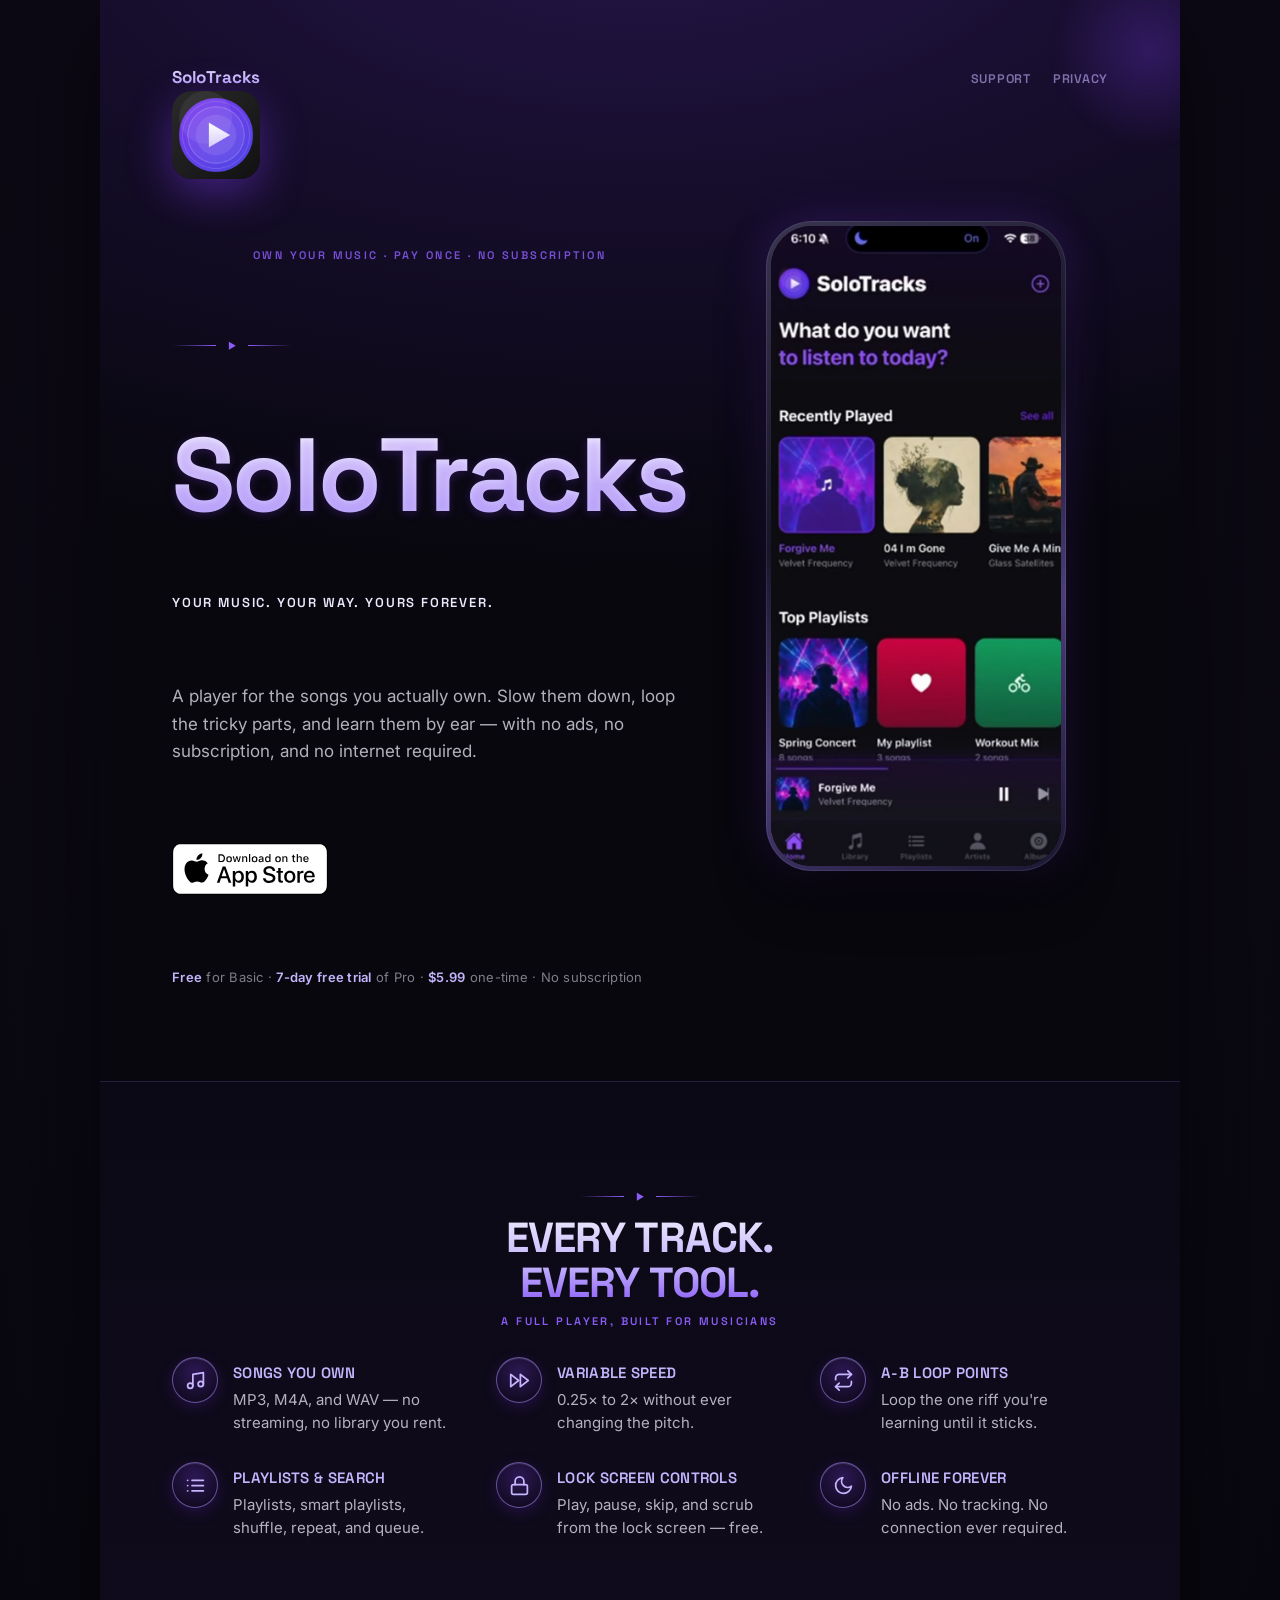
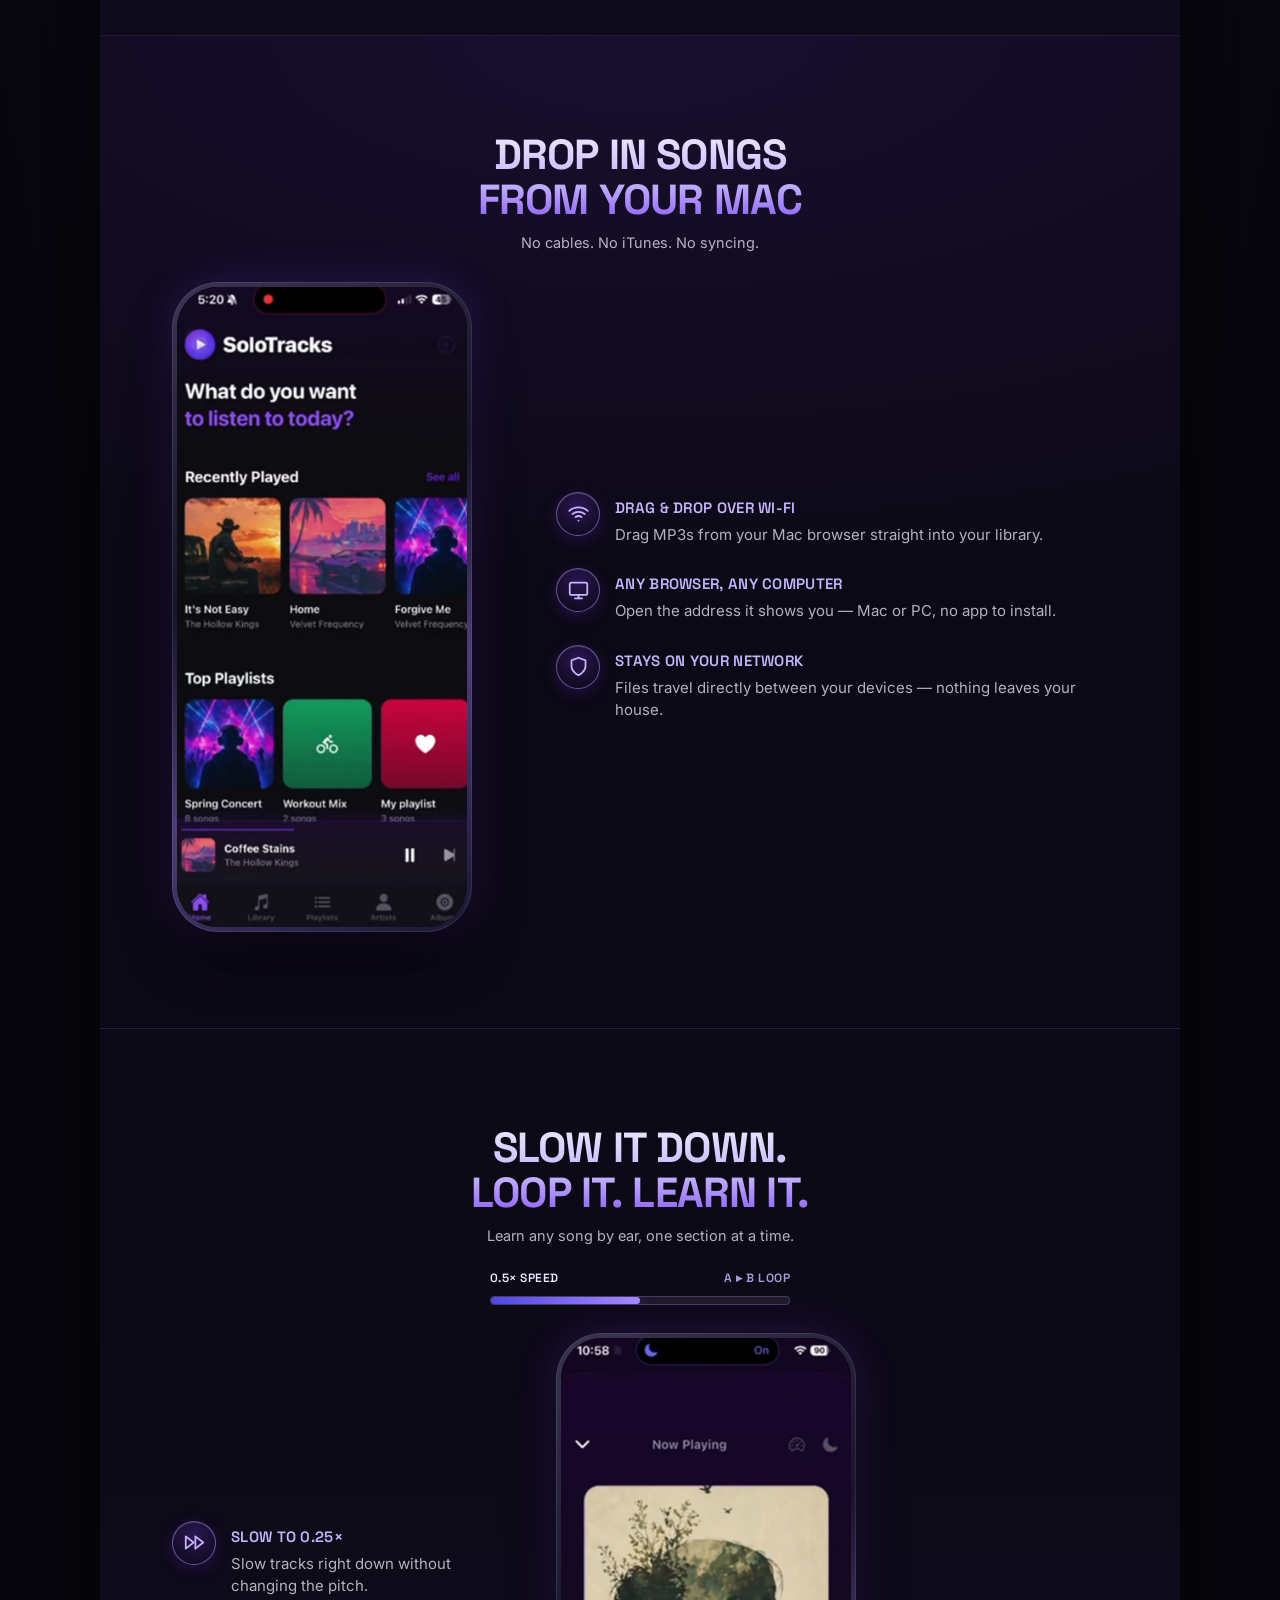
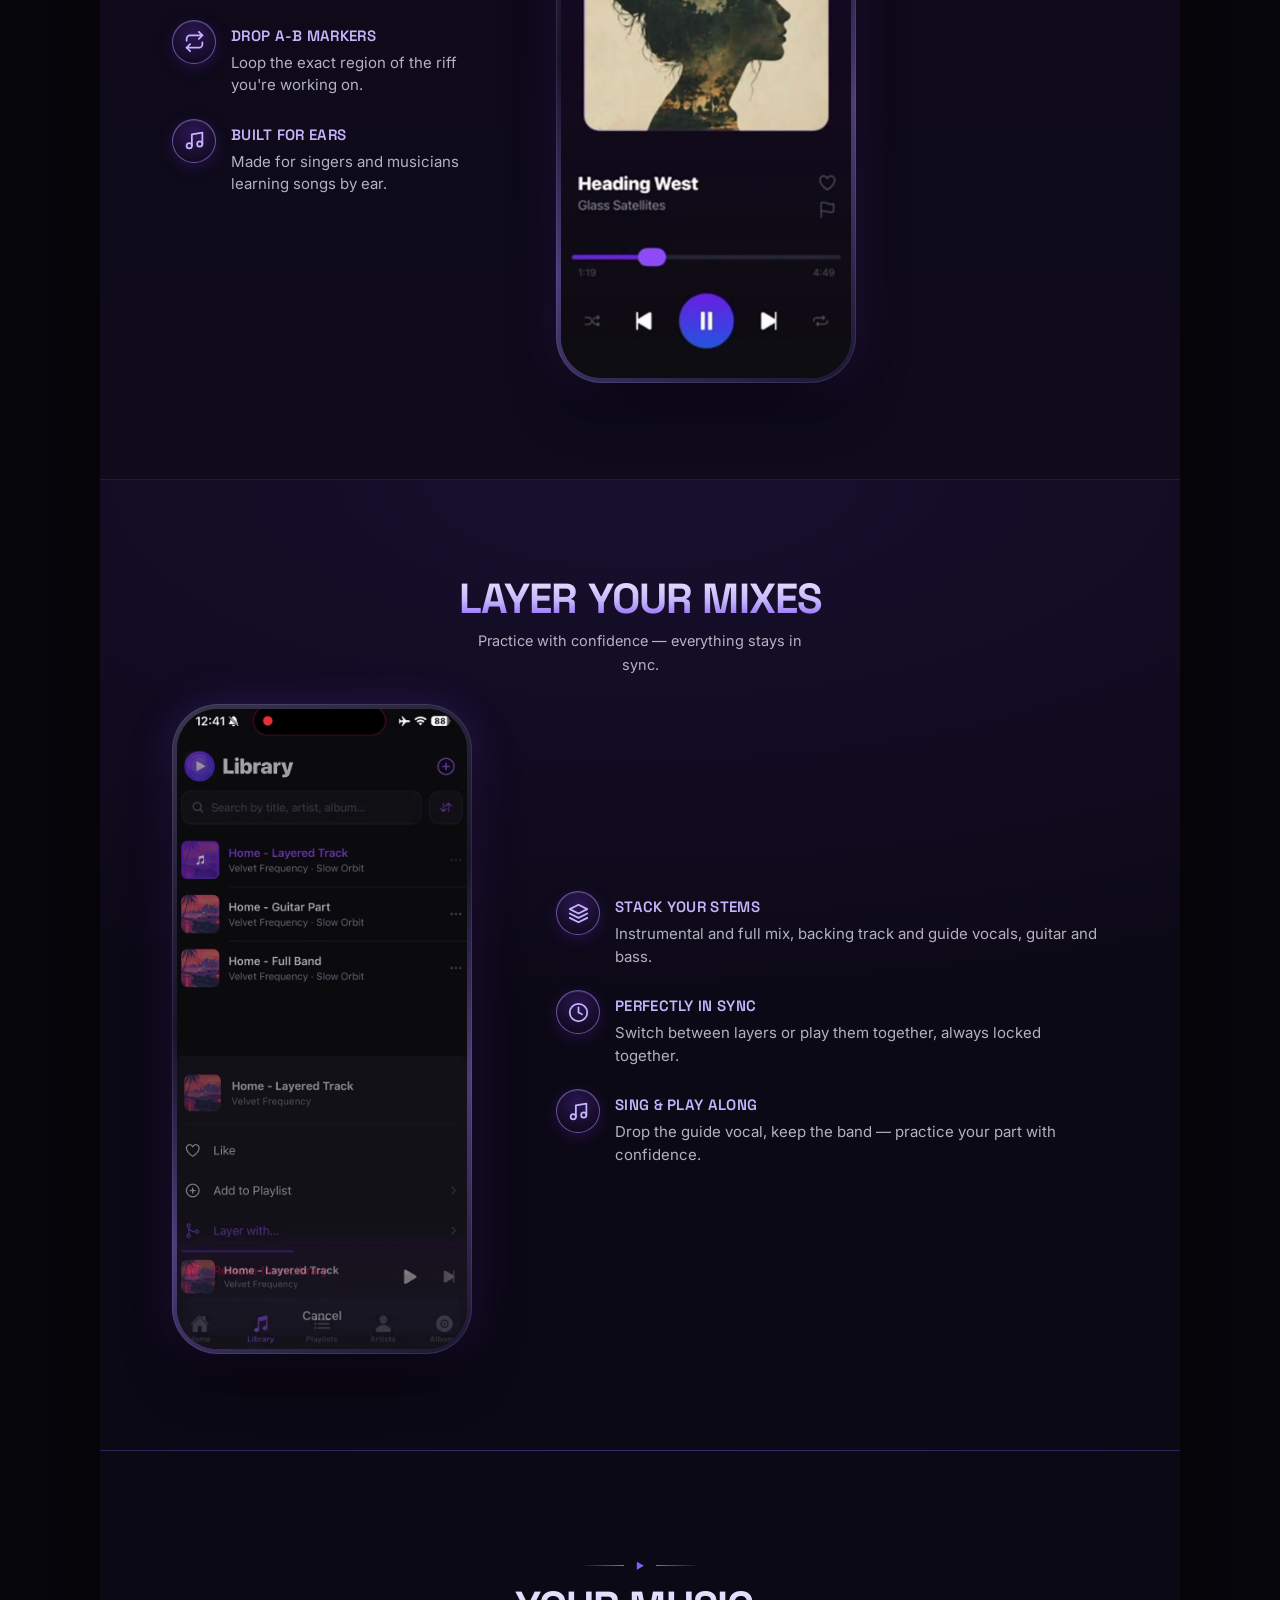
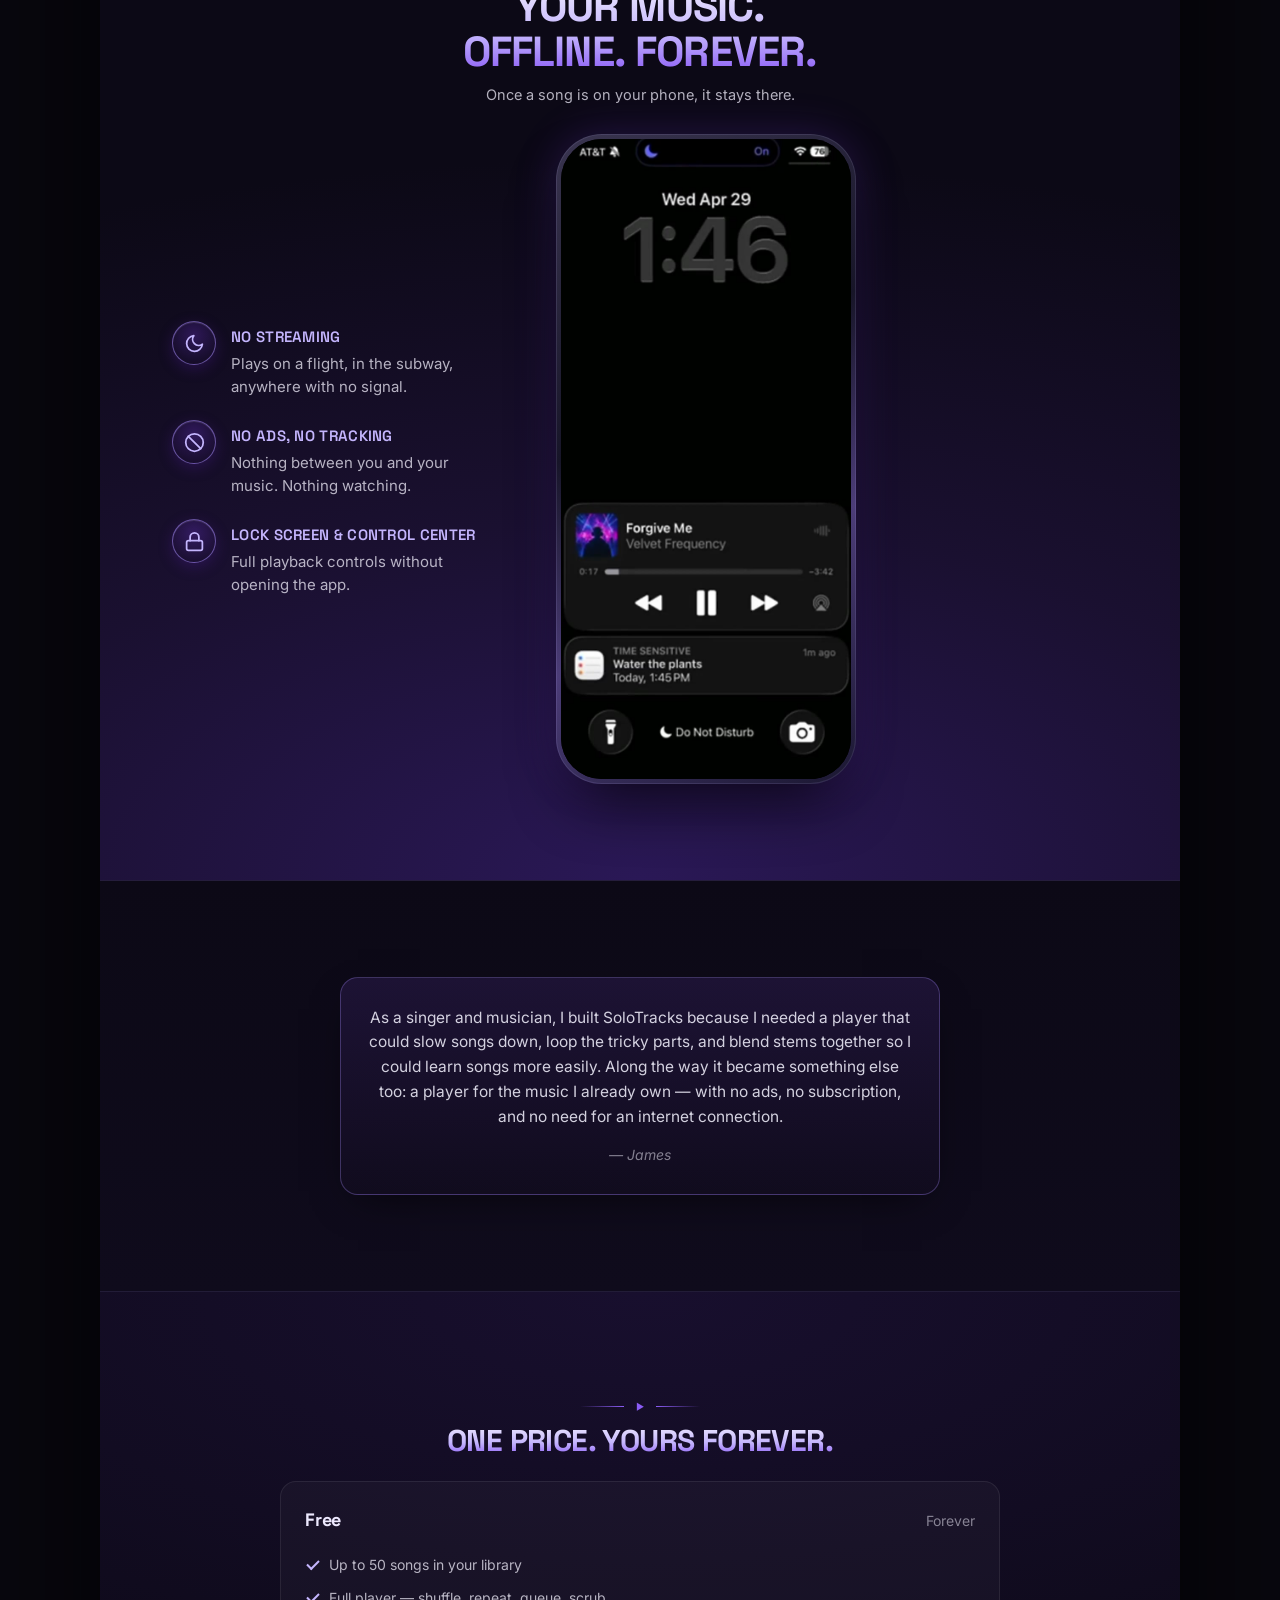
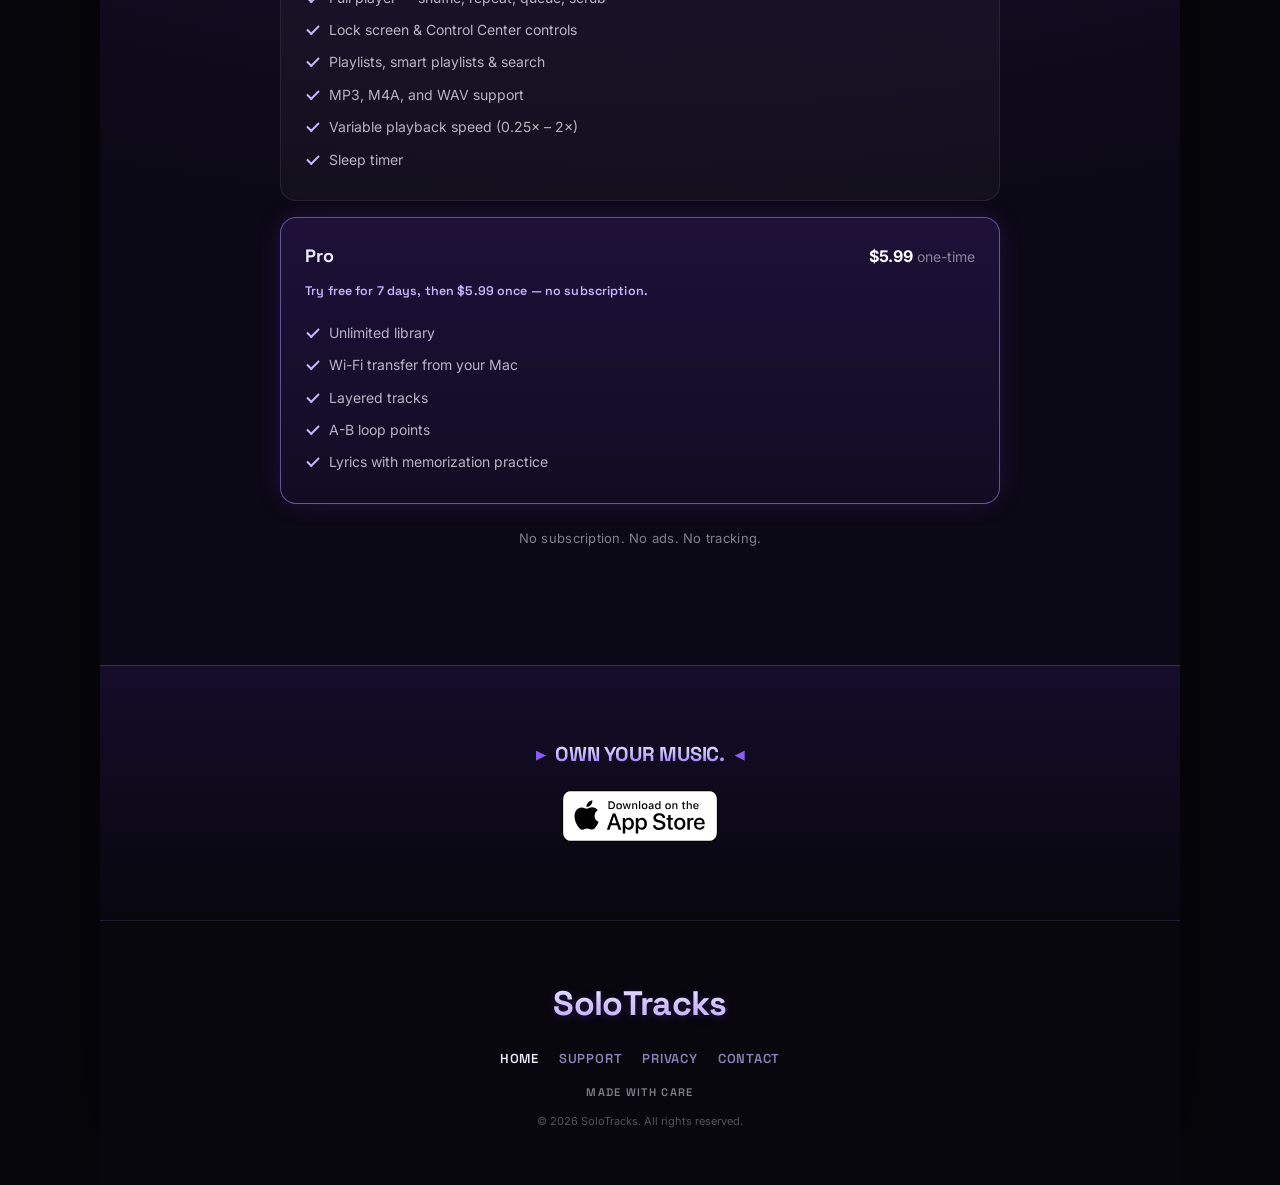
==== commit 60fce7ce: "Add "Lyrics with memorization practice" to Pro Co-Authored-By: Claude Opus 4.8 <noreply@anthropic.co" ====
--- a/index.html
+++ b/index.html
@@ -368,6 +368,7 @@
           <li>Wi-Fi transfer from your Mac</li>
           <li>Layered tracks</li>
           <li>A-B loop points</li>
+          <li>Lyrics with memorization practice</li>
         </ul>
       </div>
     </div>
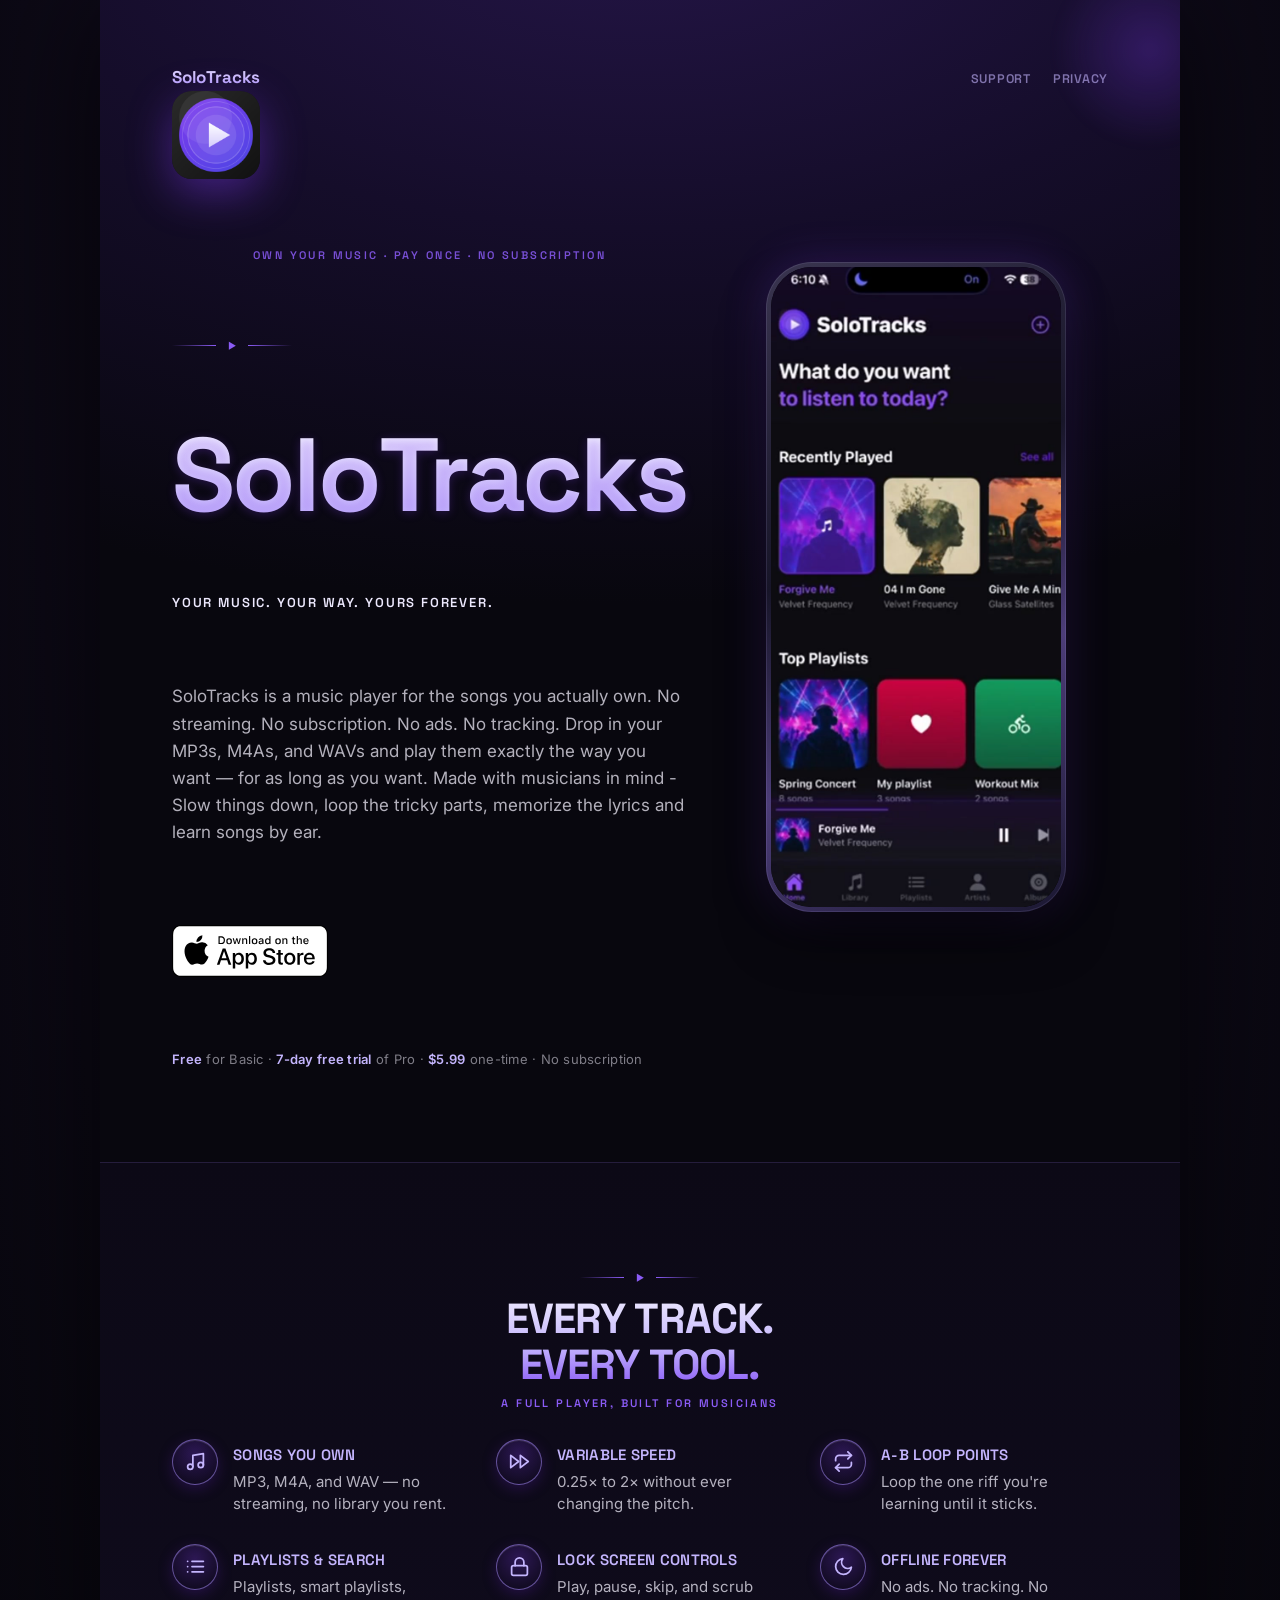
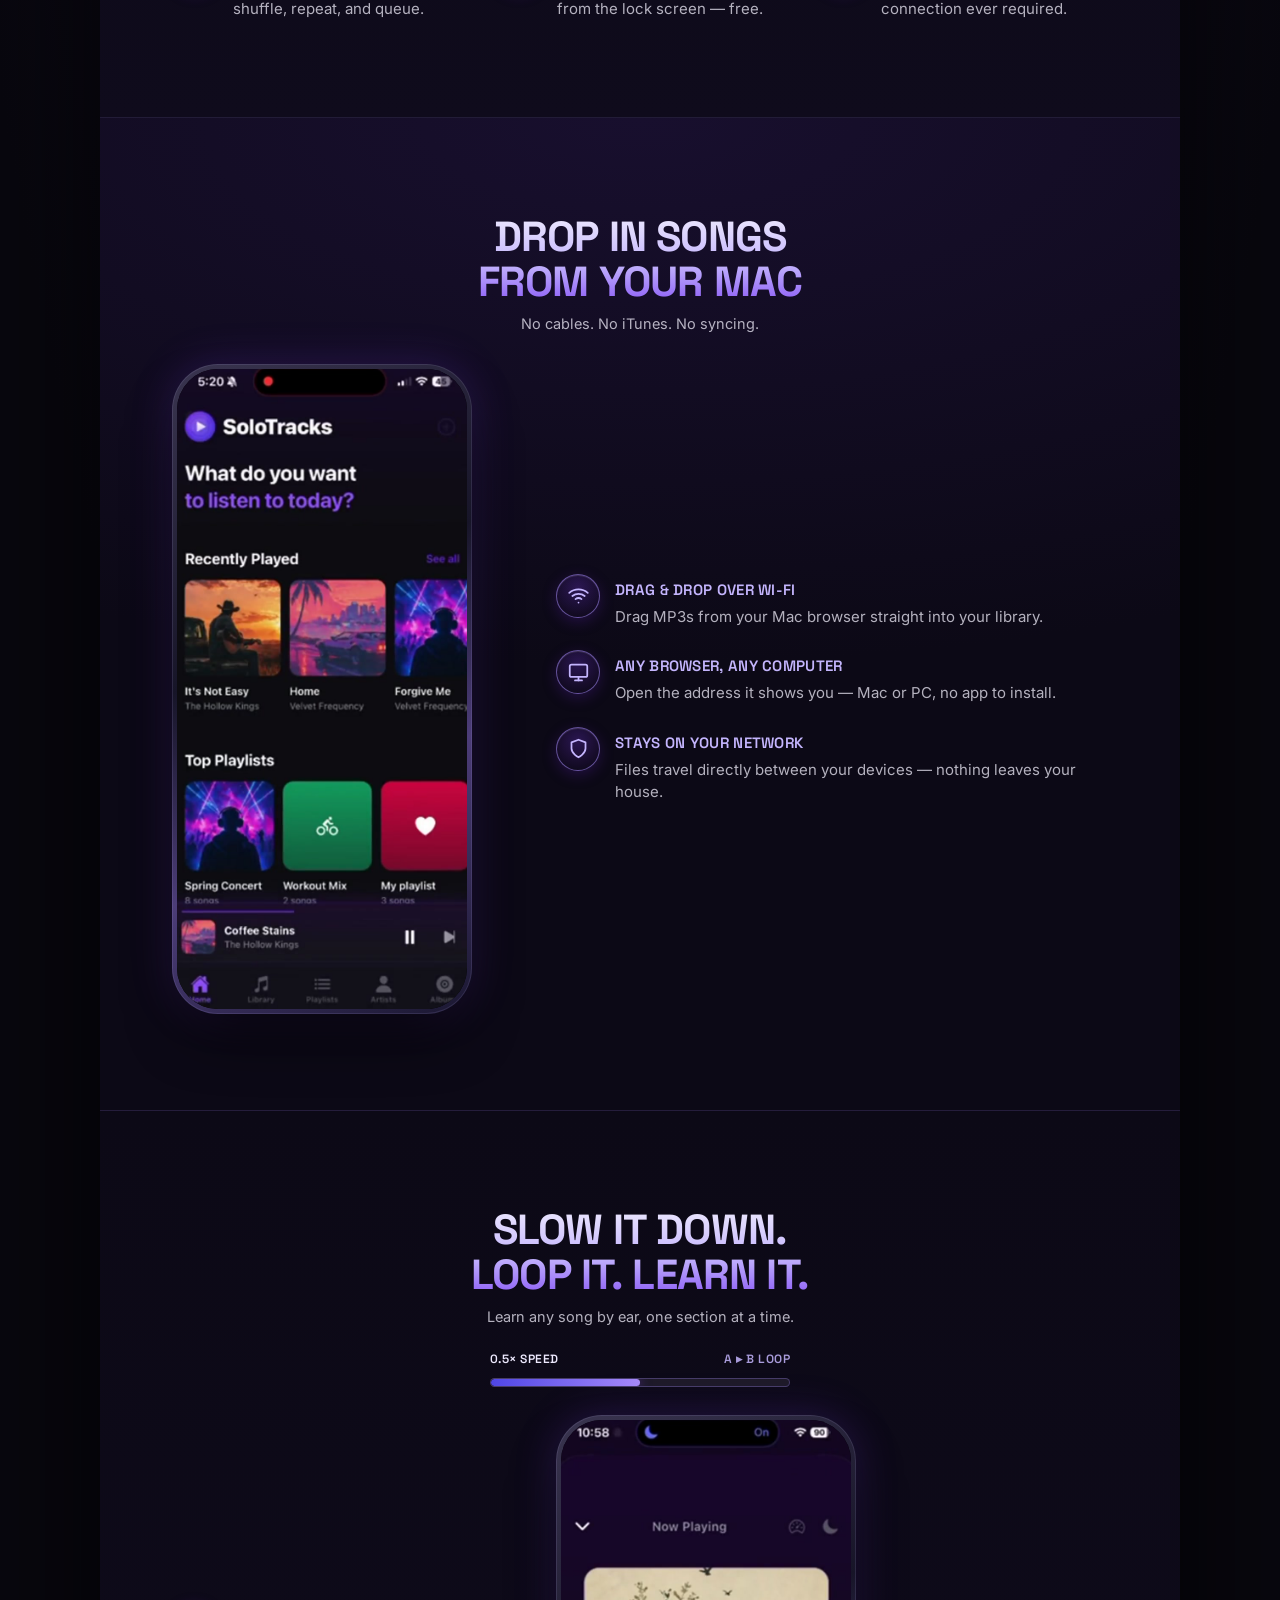
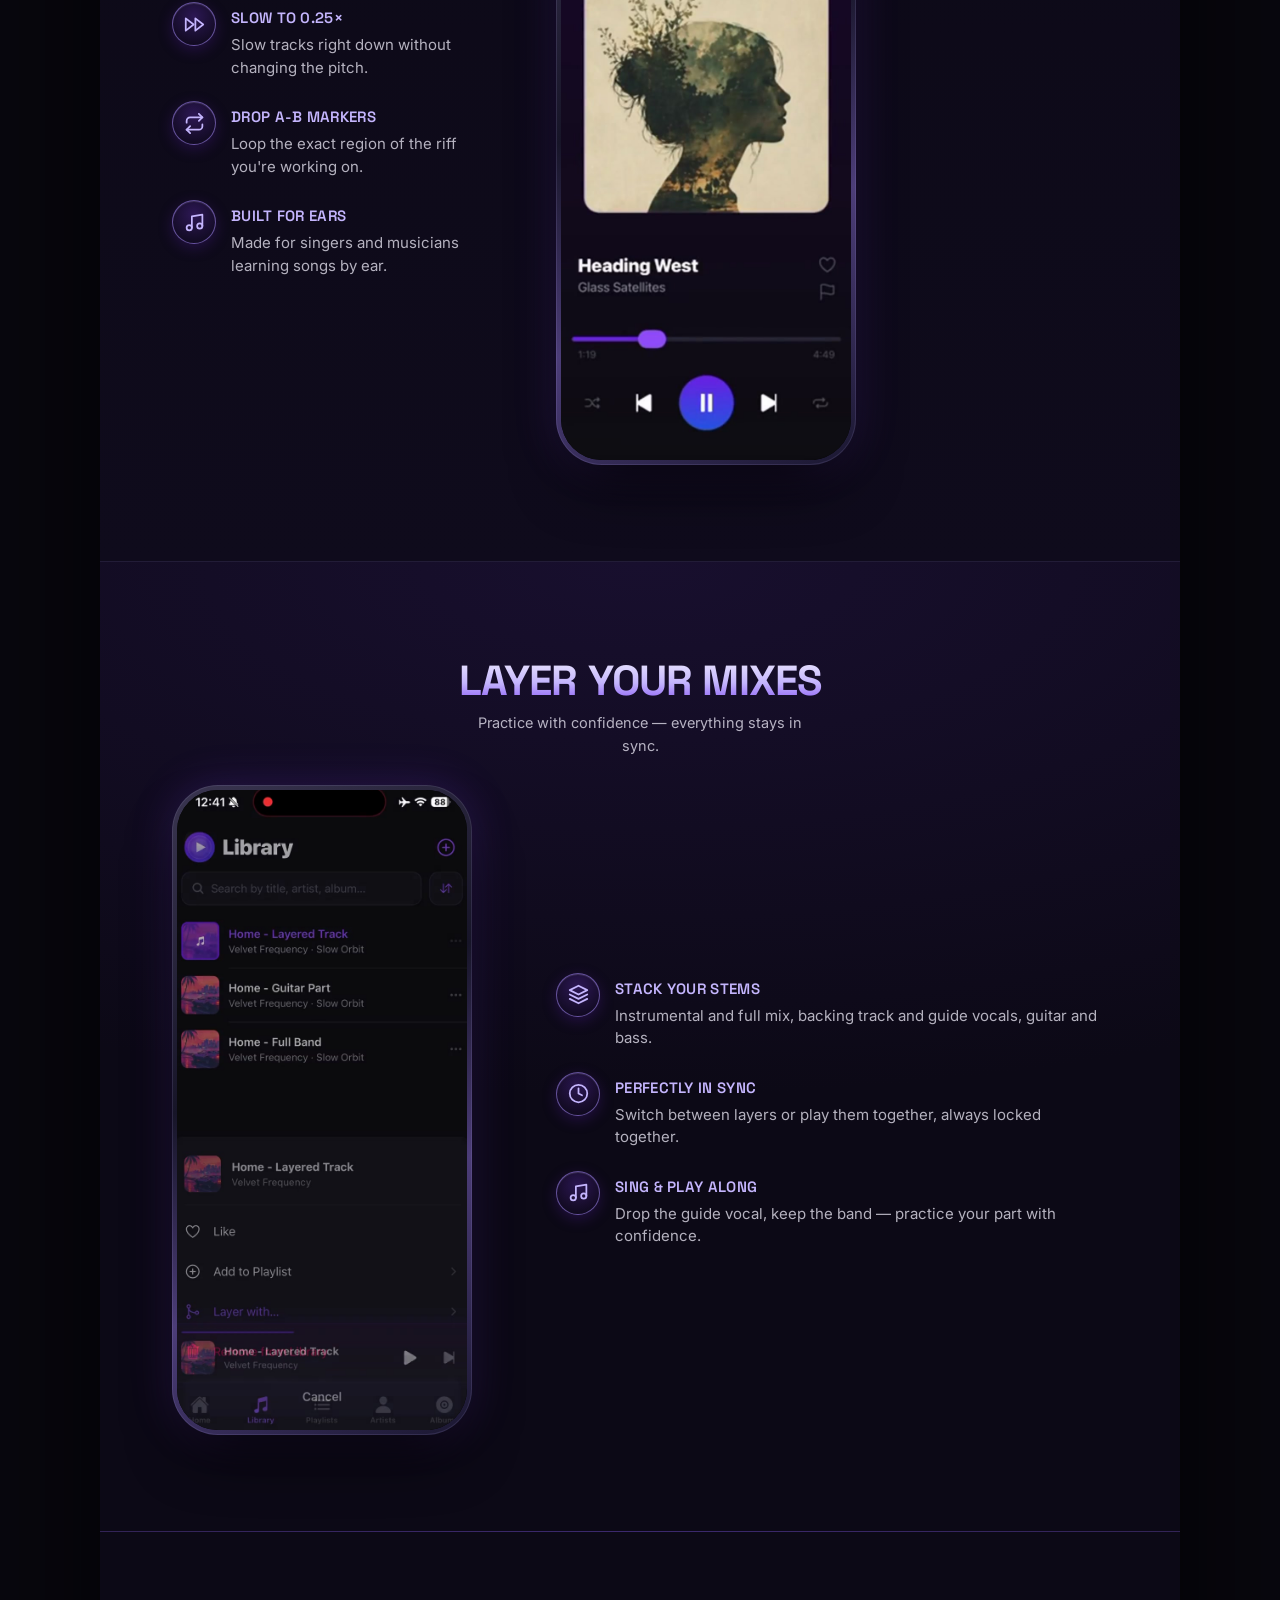
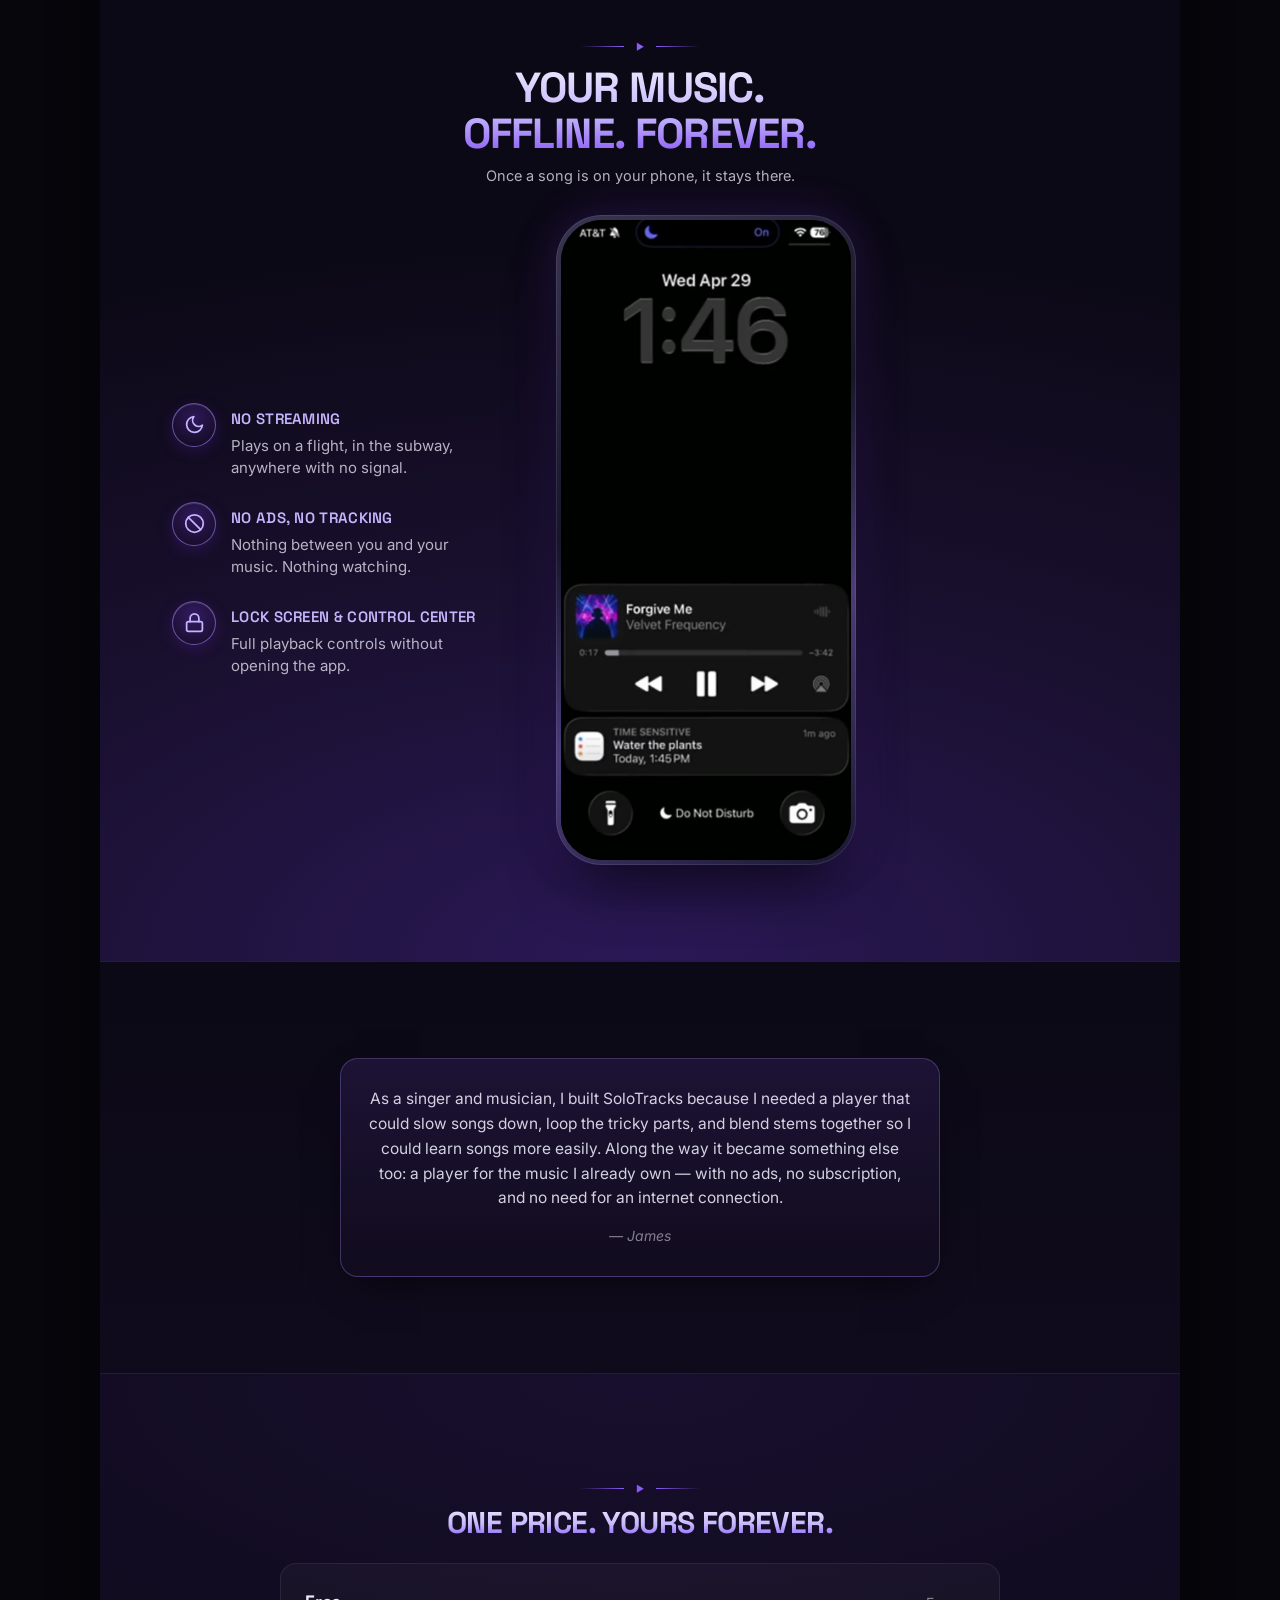
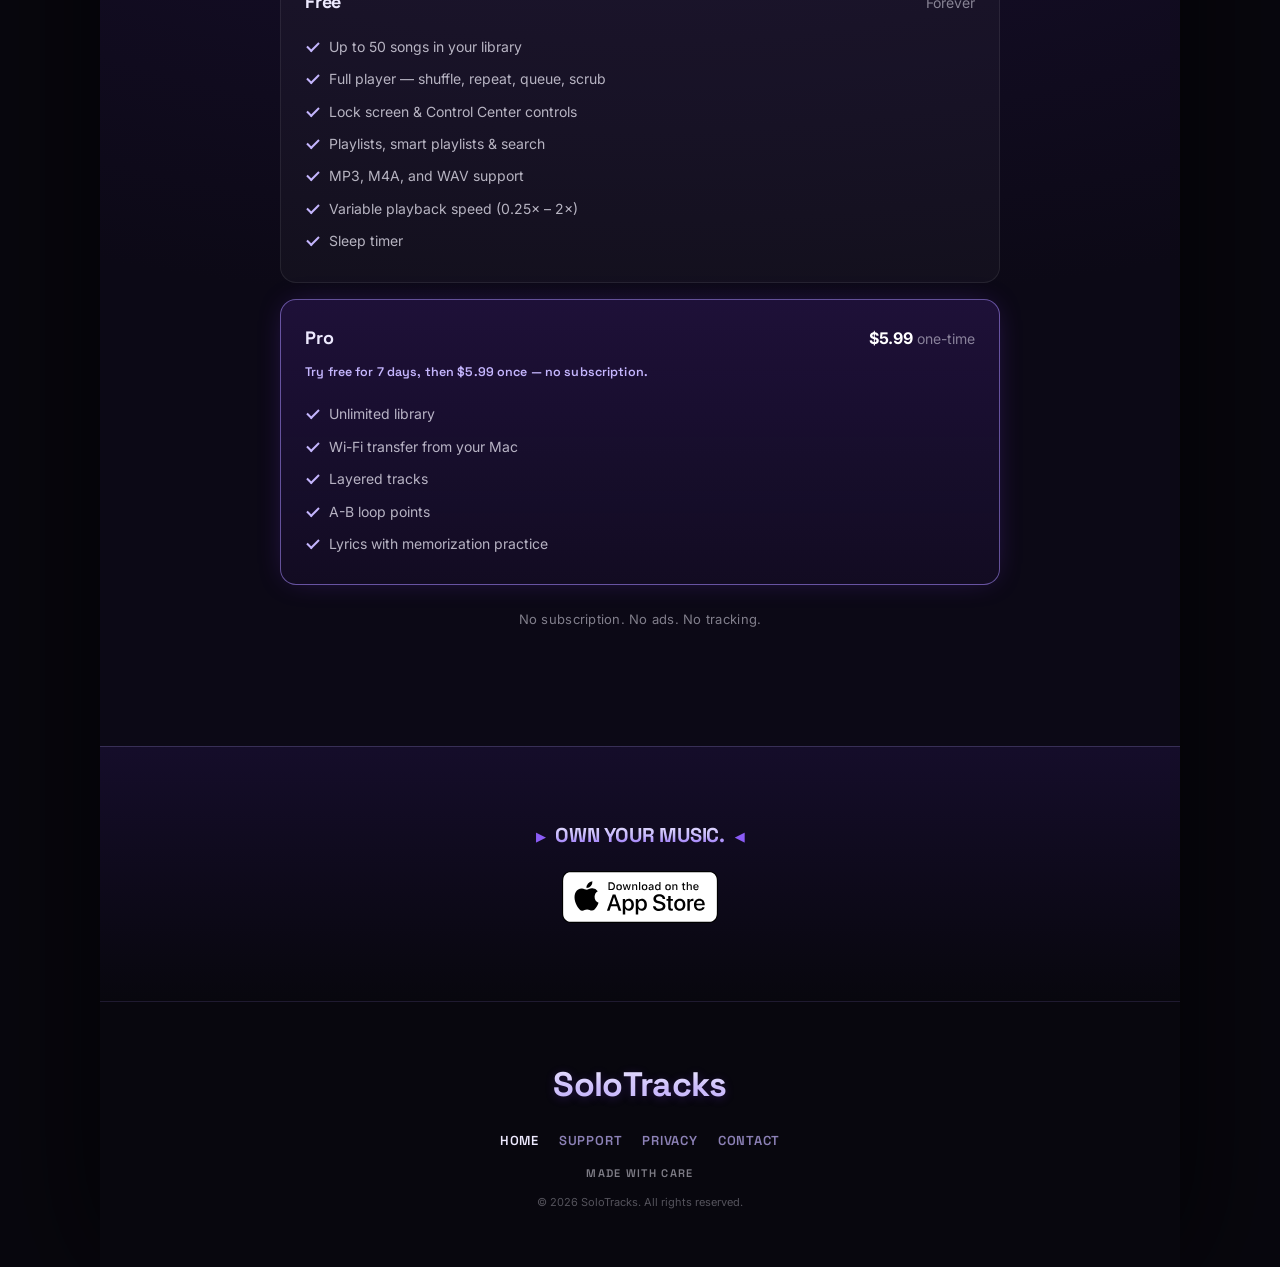
==== commit 37cc65d8: "update text" ====
--- a/index.html
+++ b/index.html
@@ -53,7 +53,7 @@
 
       <div class="subhead">Your music. Your way. Yours forever.</div>
 
-      <p class="tagline">A player for the songs you actually own. Slow them down, loop the tricky parts, and learn them by ear — with no ads, no subscription, and no internet required.</p>
+      <p class="tagline">SoloTracks is a music player for the songs you actually own. No streaming. No subscription. No ads. No tracking. Drop in your MP3s, M4As, and WAVs and play them exactly the way you want — for as long as you want.  Made with musicians in mind - Slow things down, loop the tricky parts, memorize the lyrics and learn songs by ear.</p>
 
       <div class="badge-row">
         <a class="appstore-badge pulse" href="https://apps.apple.com/us/app/solotracks/id6762542575" aria-label="Download SoloTracks on the App Store">
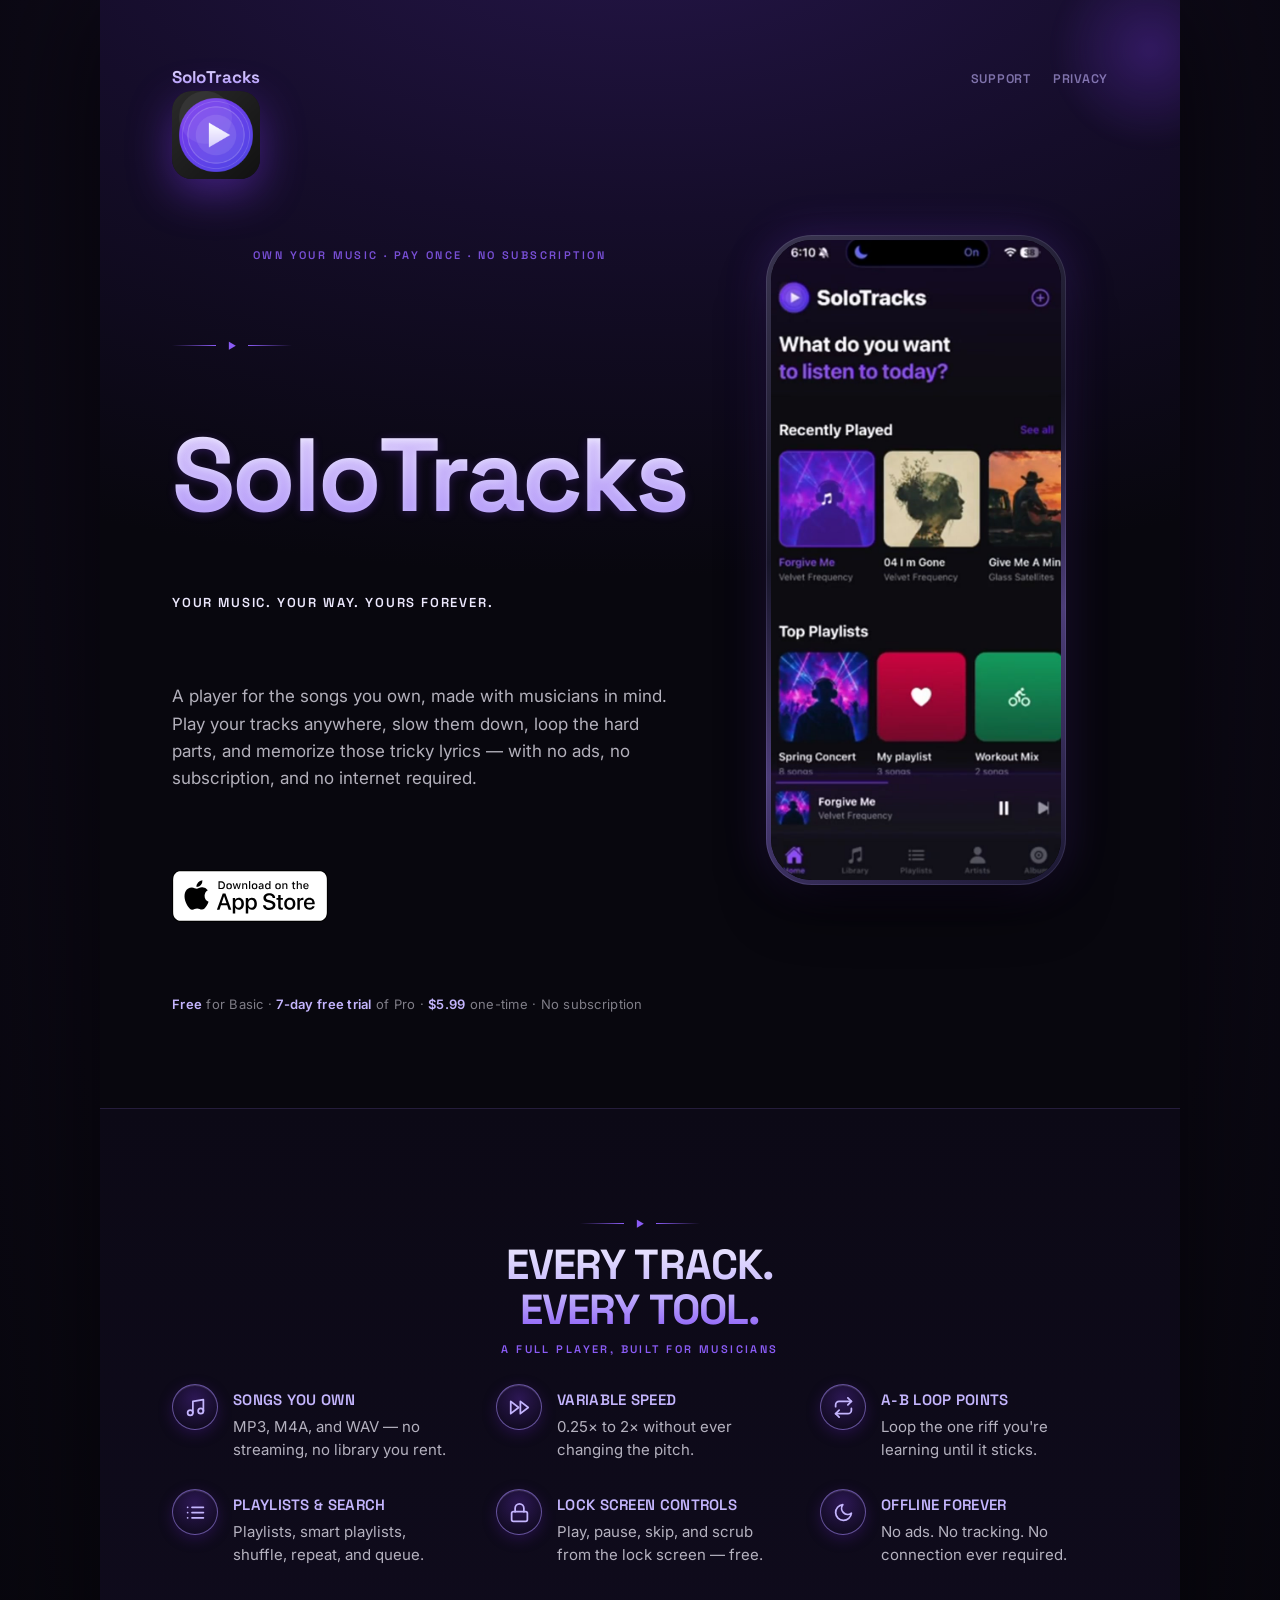
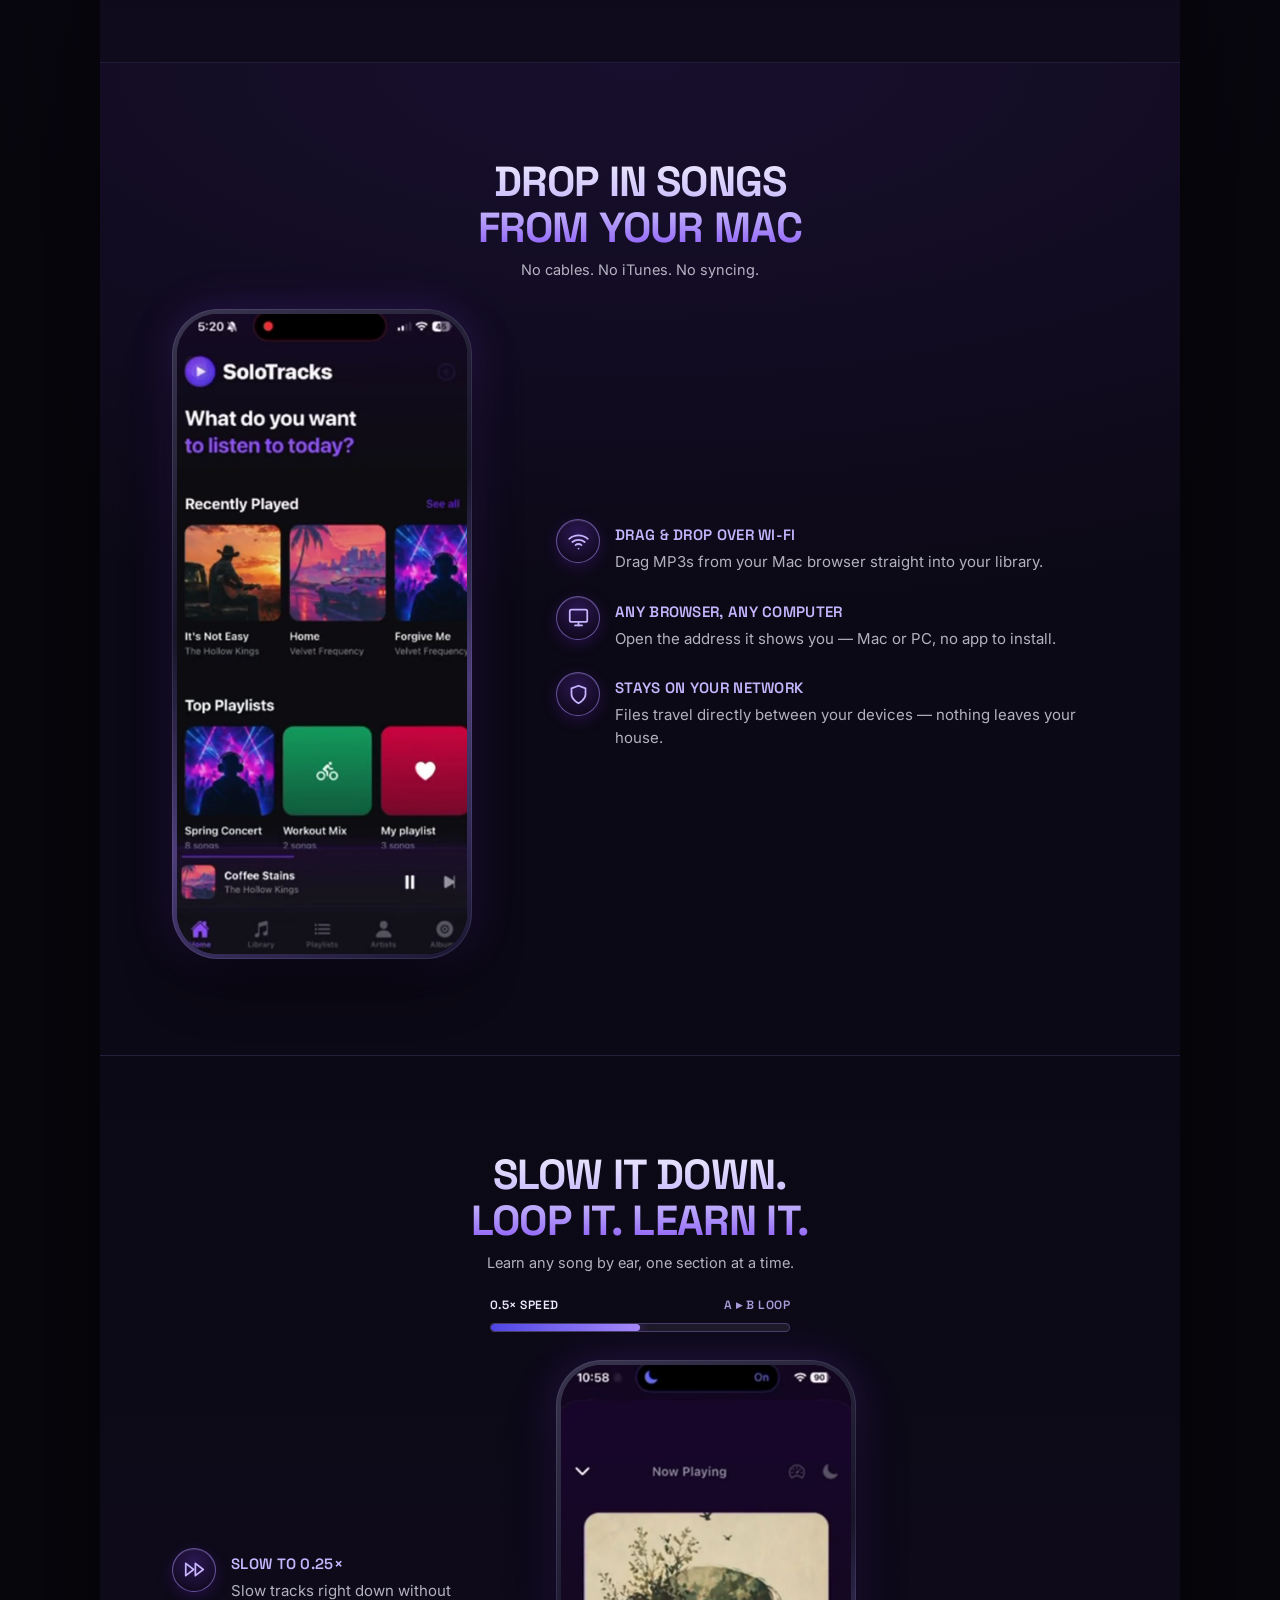
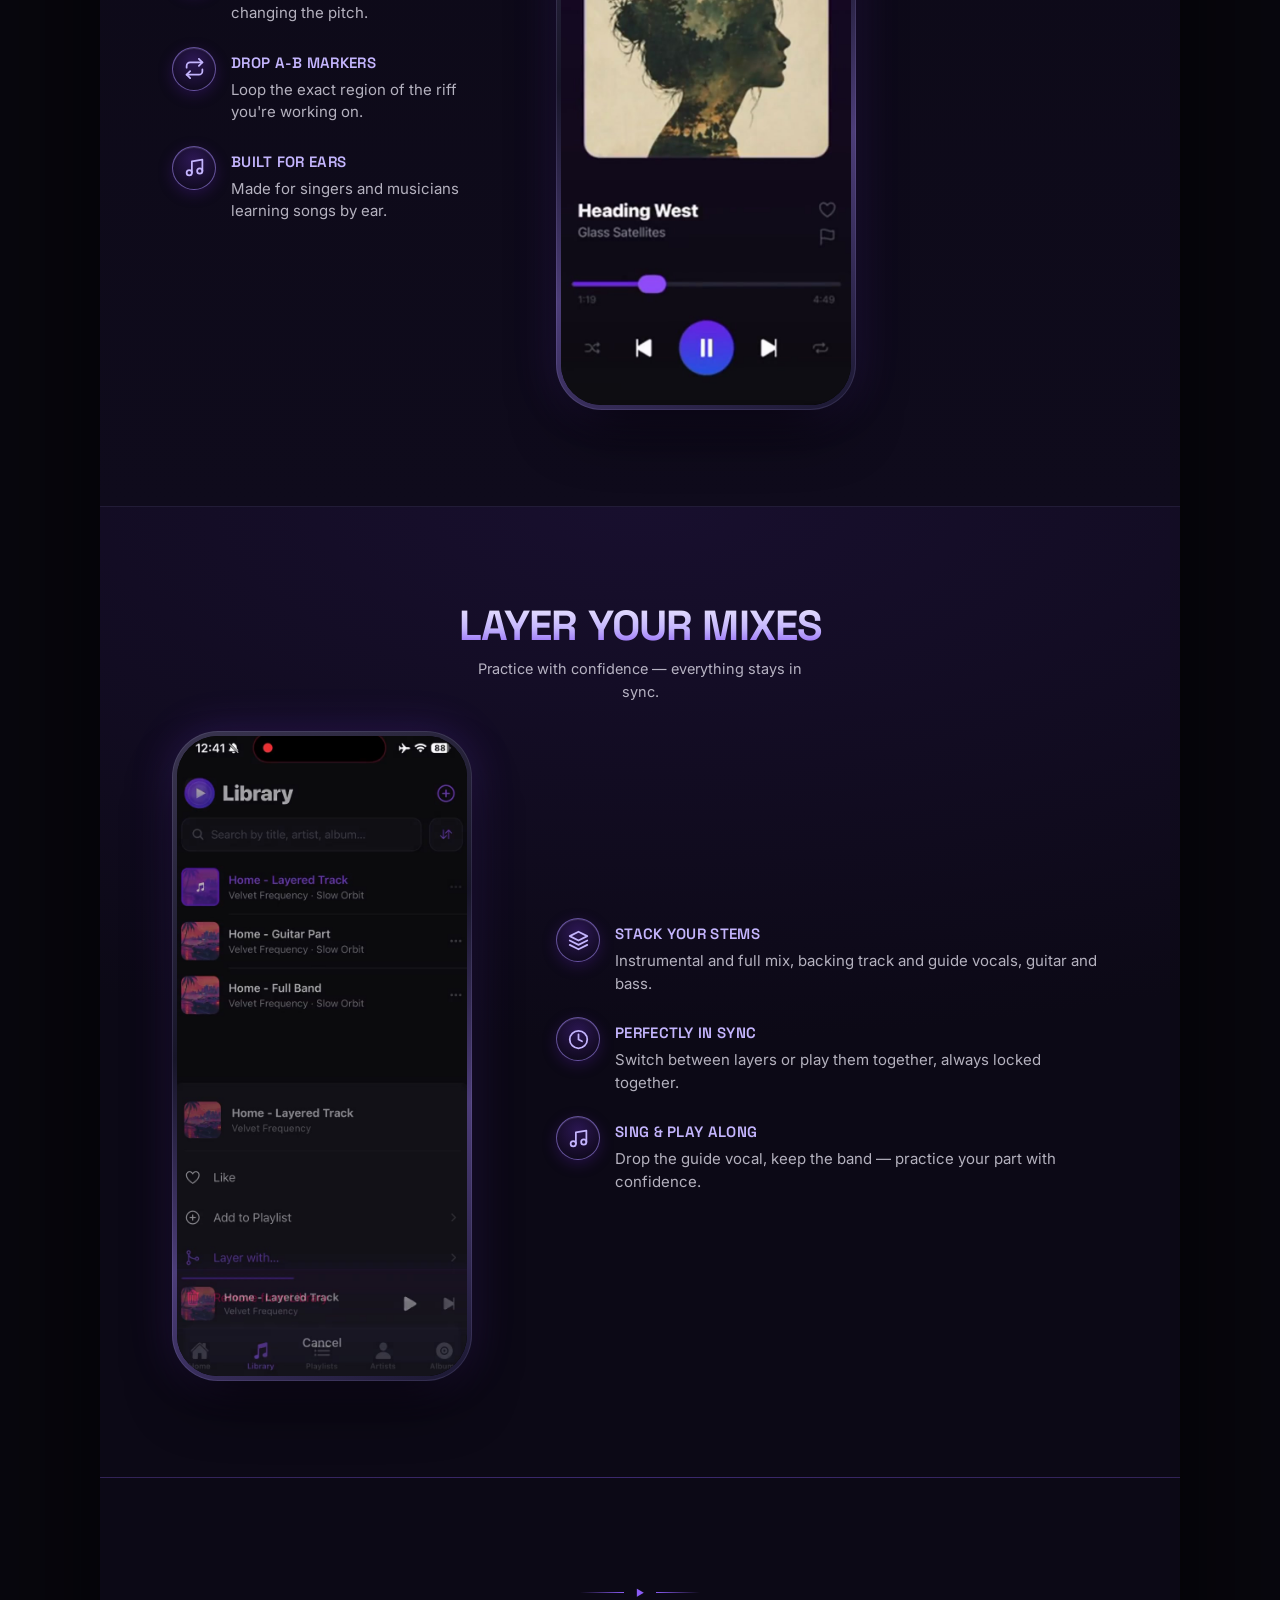
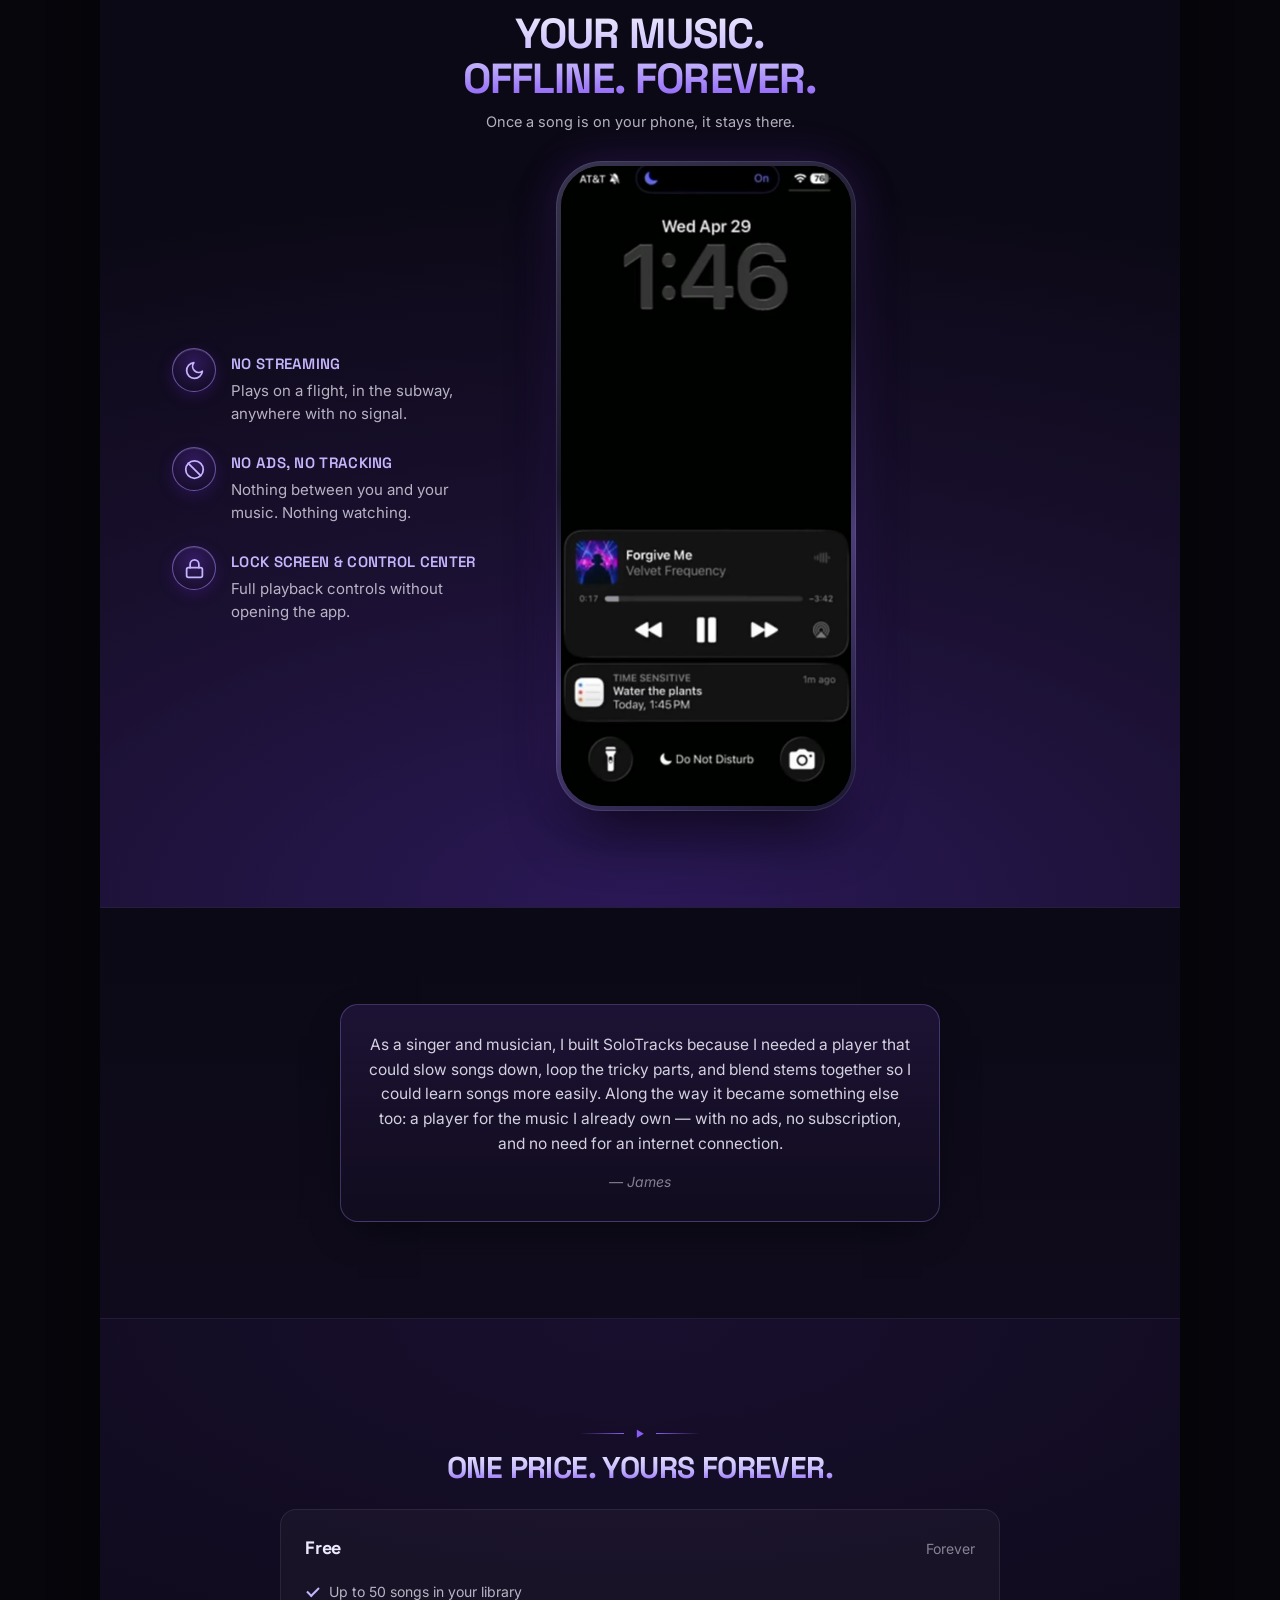
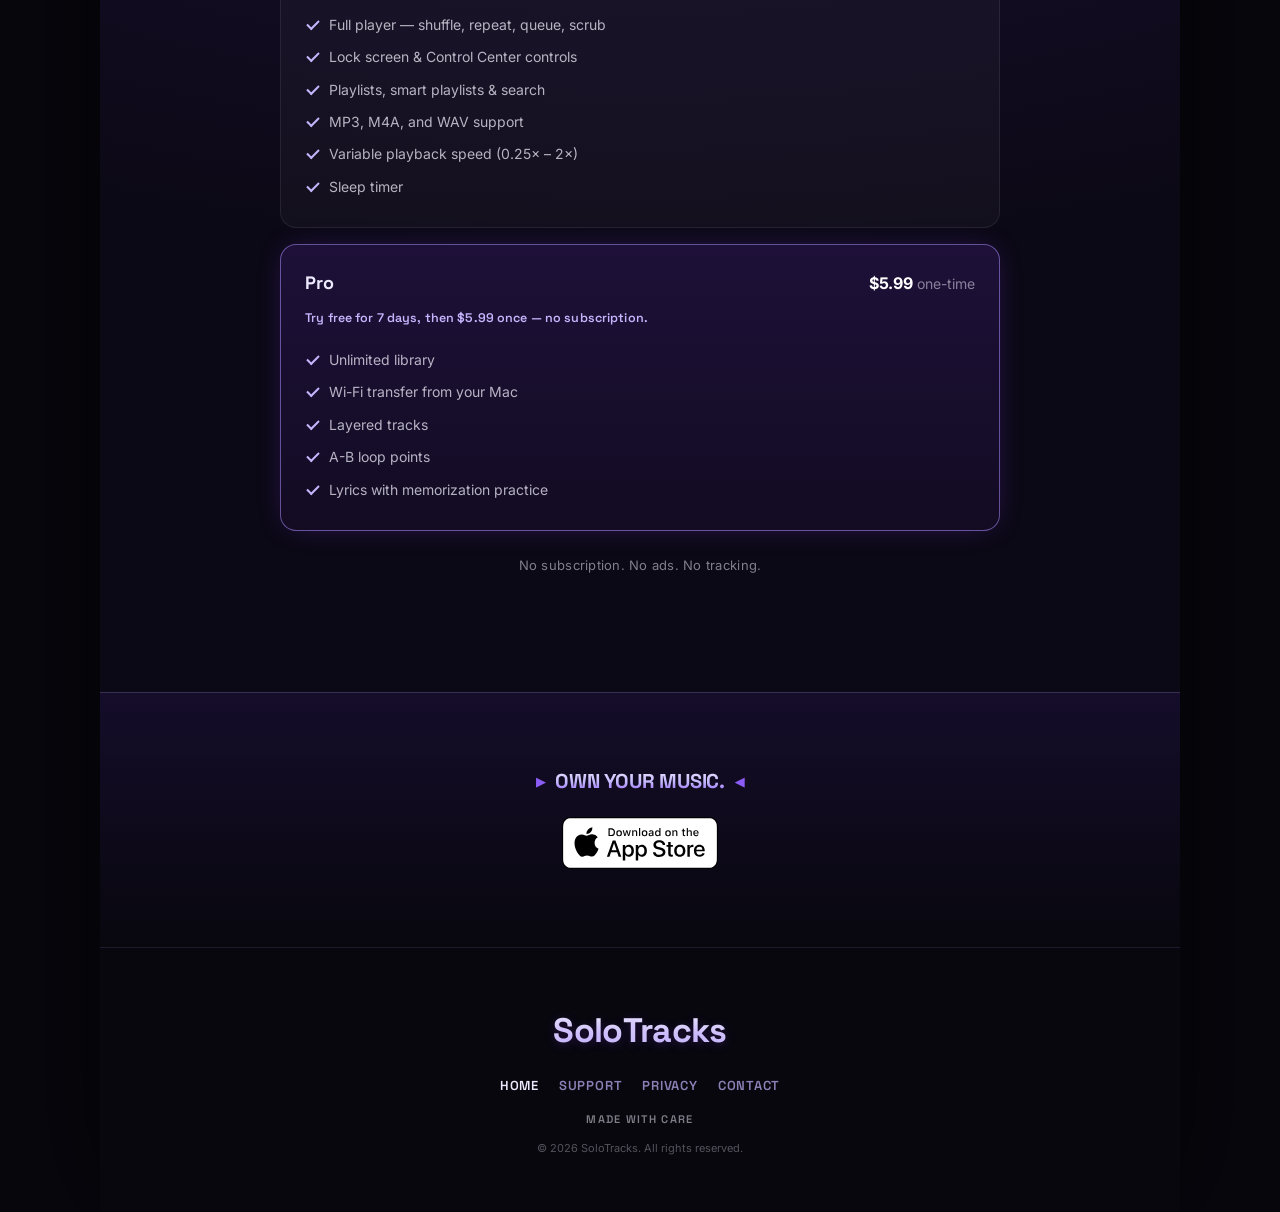
==== commit 9dbee08b: "update text" ====
--- a/index.html
+++ b/index.html
@@ -53,7 +53,7 @@
 
       <div class="subhead">Your music. Your way. Yours forever.</div>
 
-      <p class="tagline">SoloTracks is a music player for the songs you actually own. No streaming. No subscription. No ads. No tracking. Drop in your MP3s, M4As, and WAVs and play them exactly the way you want — for as long as you want.  Made with musicians in mind - Slow things down, loop the tricky parts, memorize the lyrics and learn songs by ear.</p>
+      <p class="tagline">A player for the songs you own, made with musicians in mind. Play your tracks anywhere, slow them down, loop the hard parts, and memorize those tricky lyrics — with no ads, no subscription, and no internet required.</p>
 
       <div class="badge-row">
         <a class="appstore-badge pulse" href="https://apps.apple.com/us/app/solotracks/id6762542575" aria-label="Download SoloTracks on the App Store">
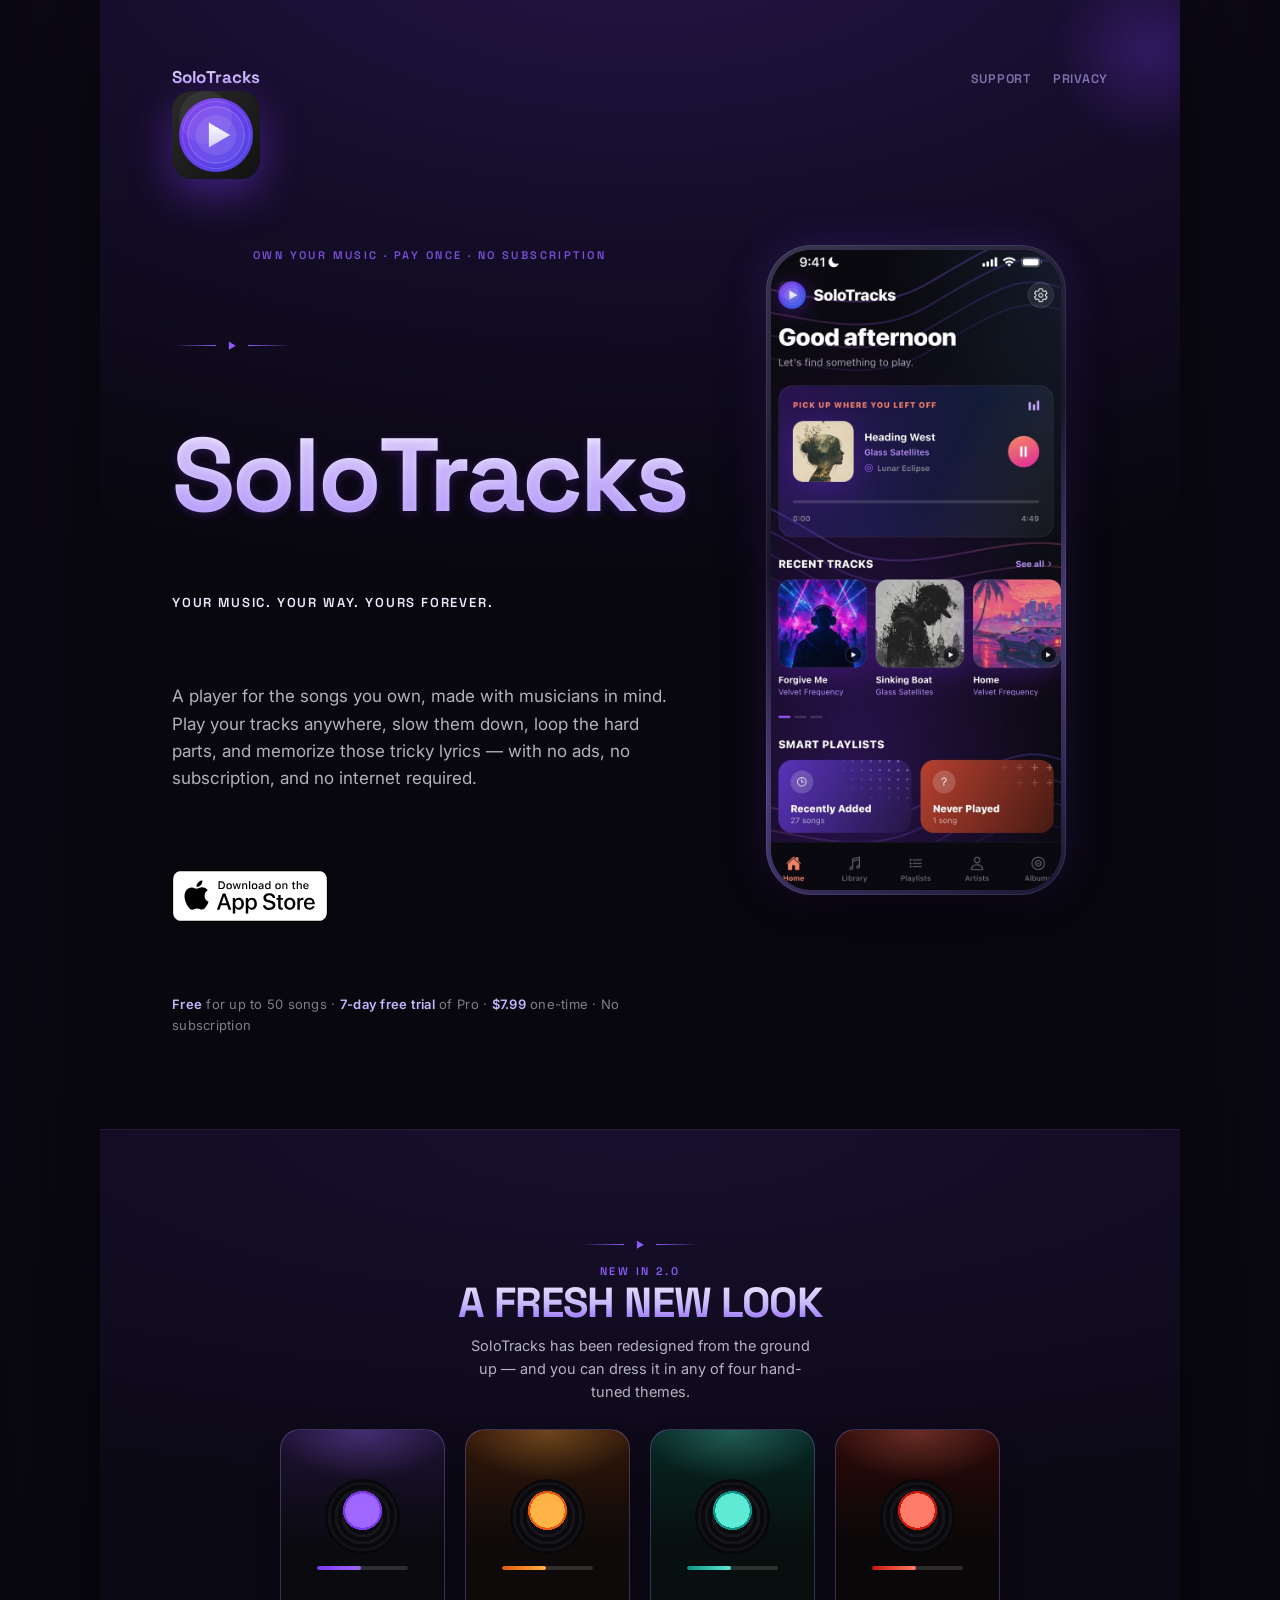
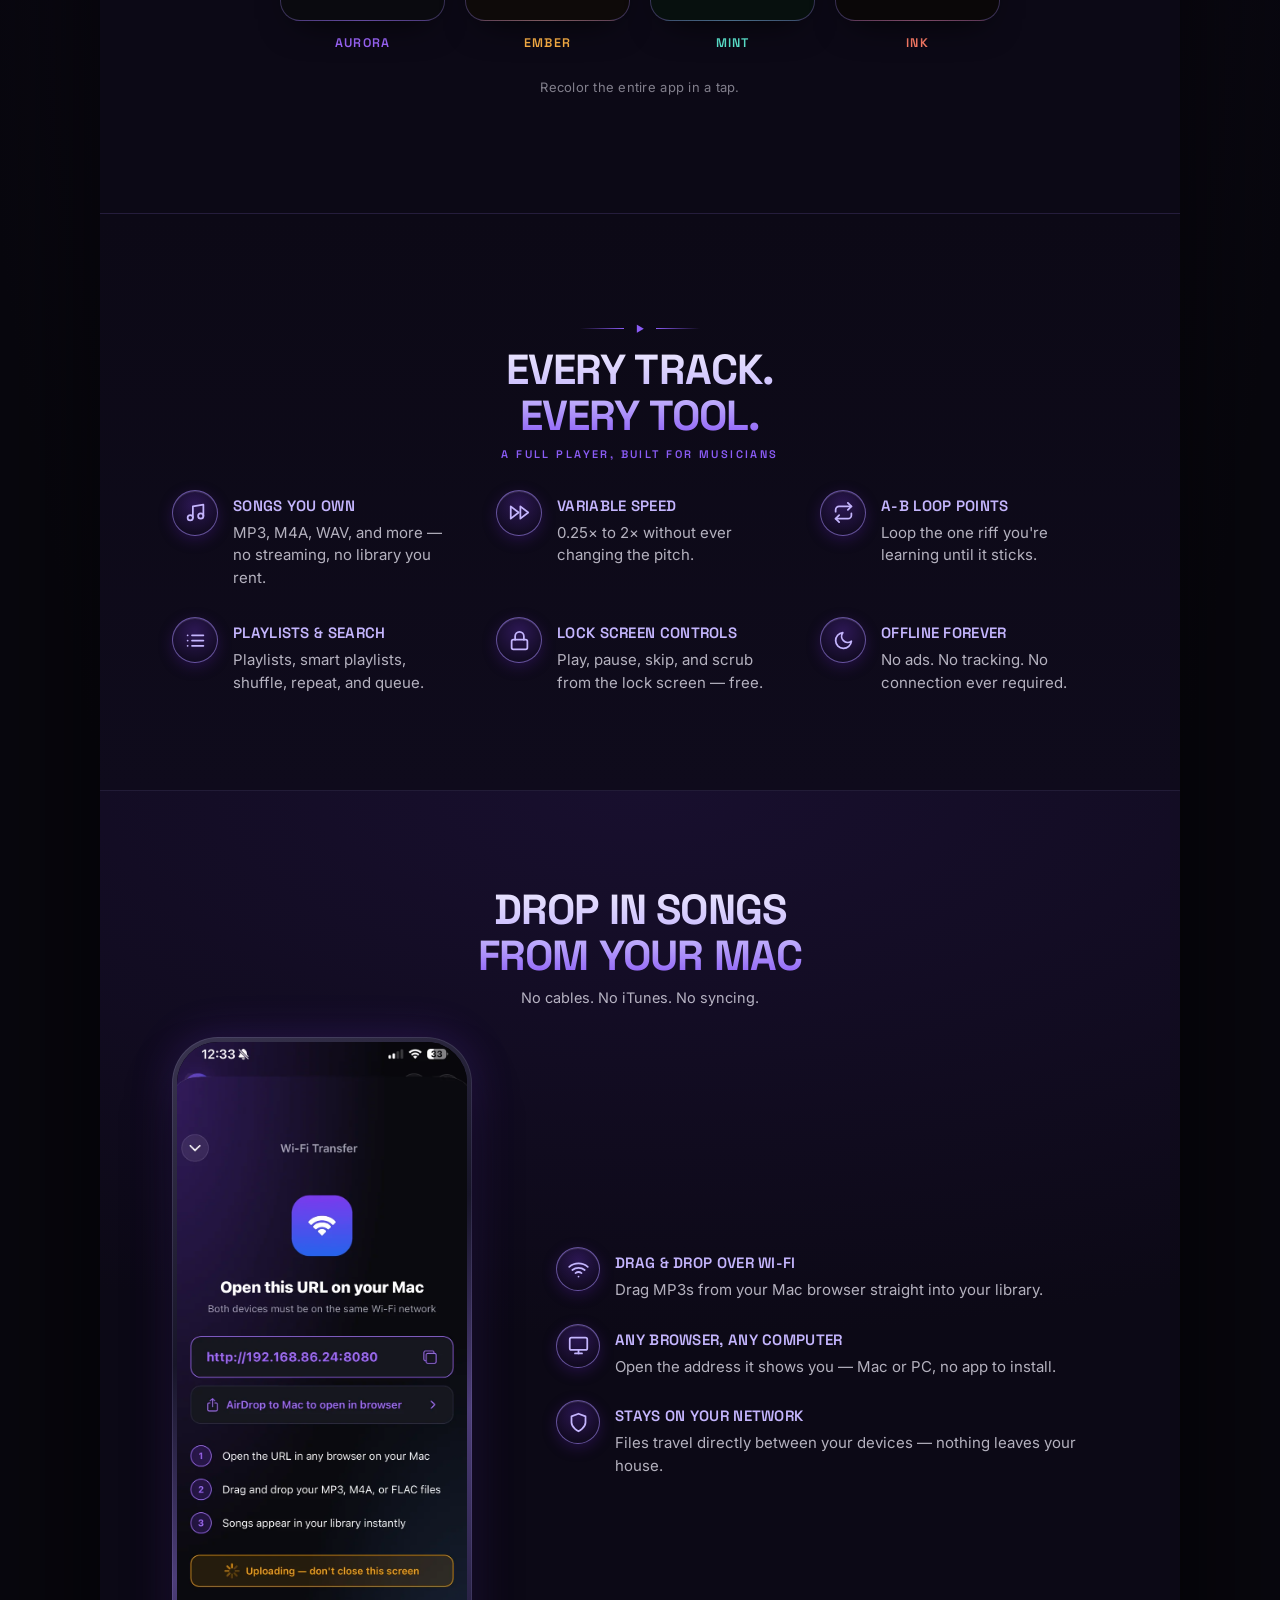
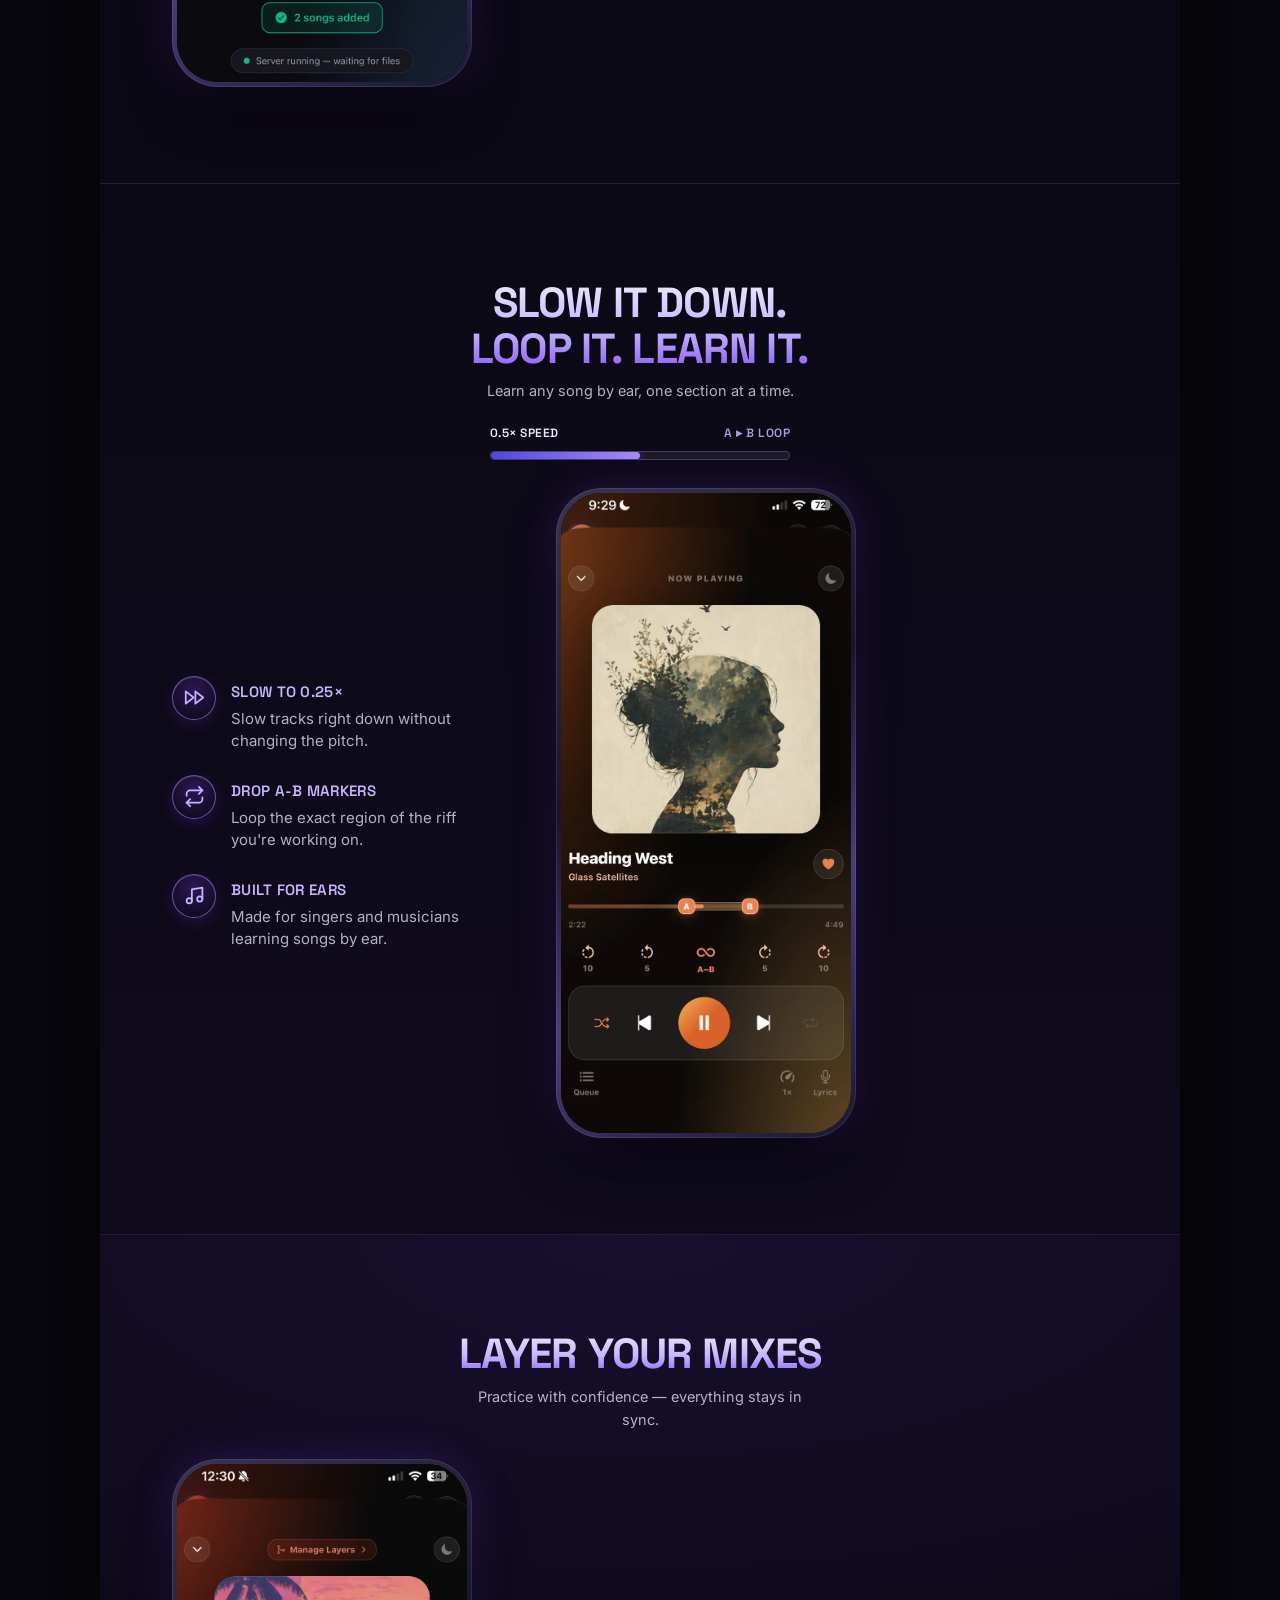
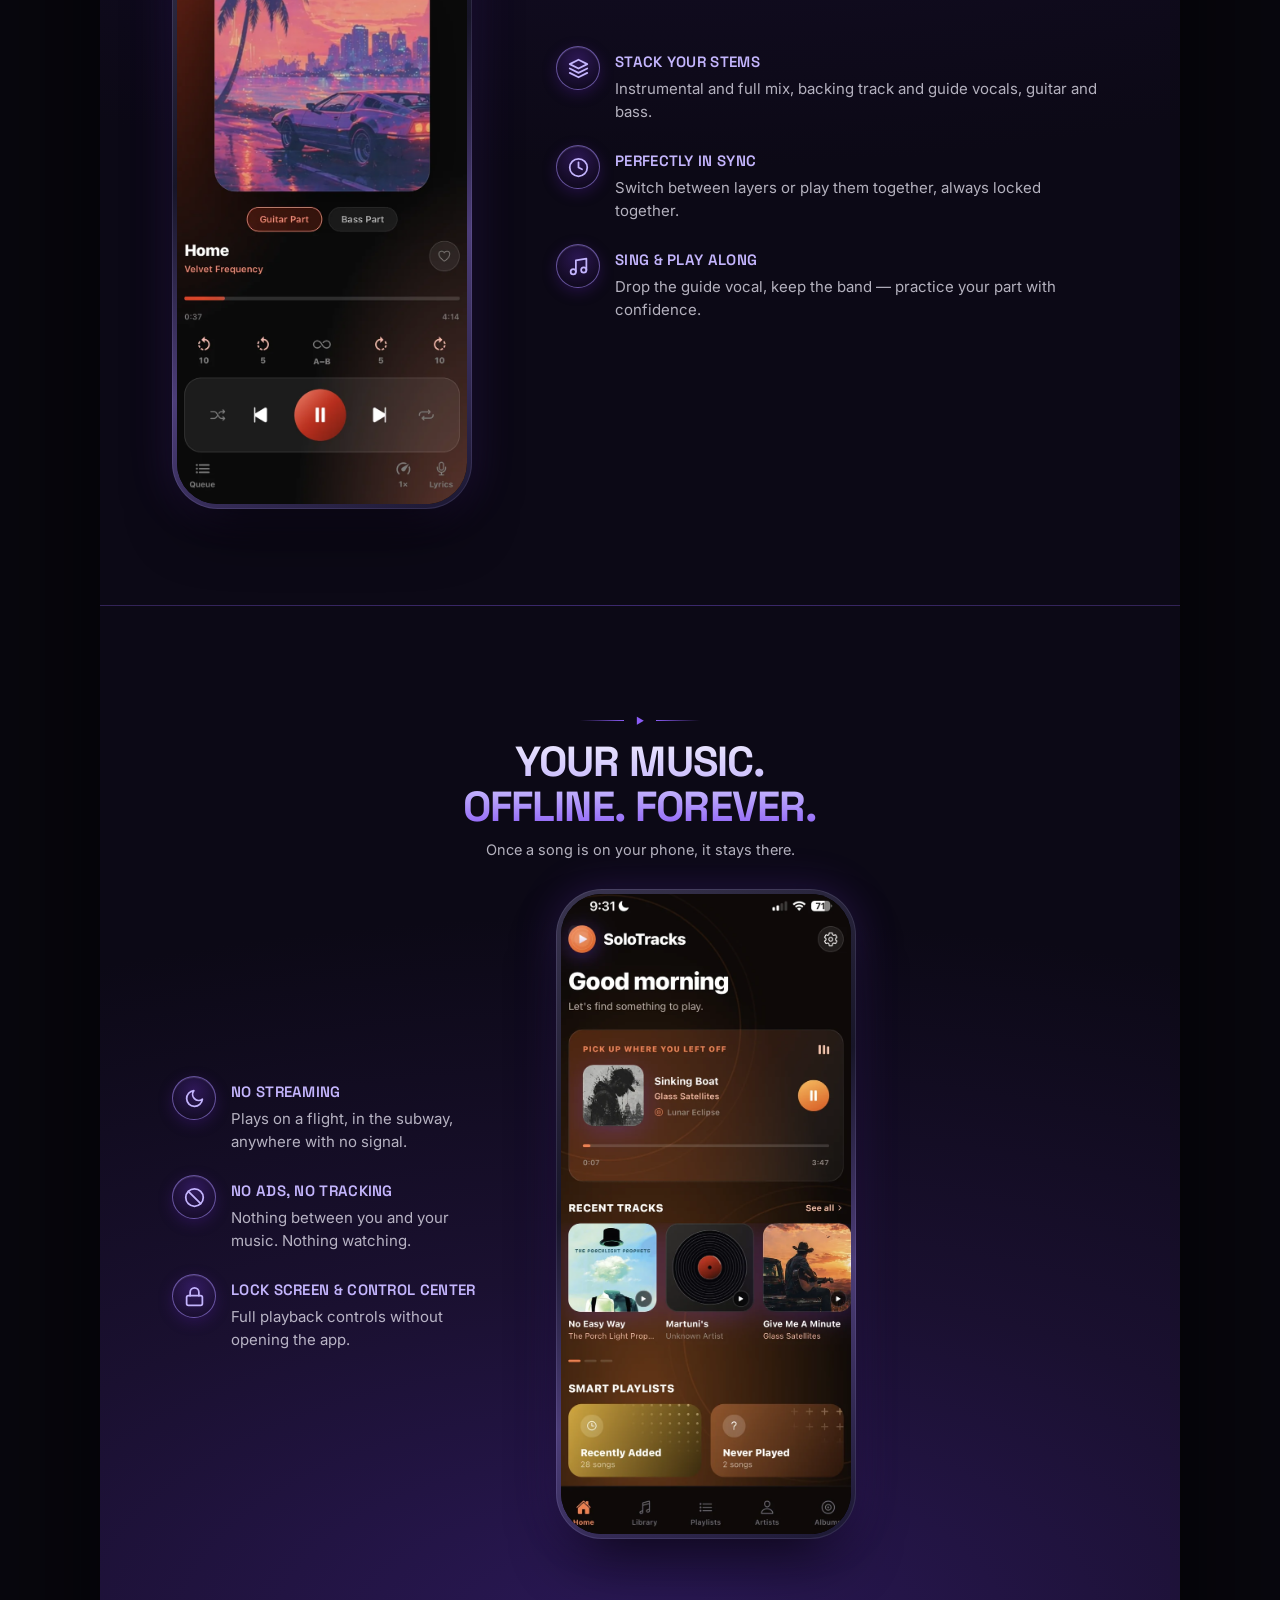
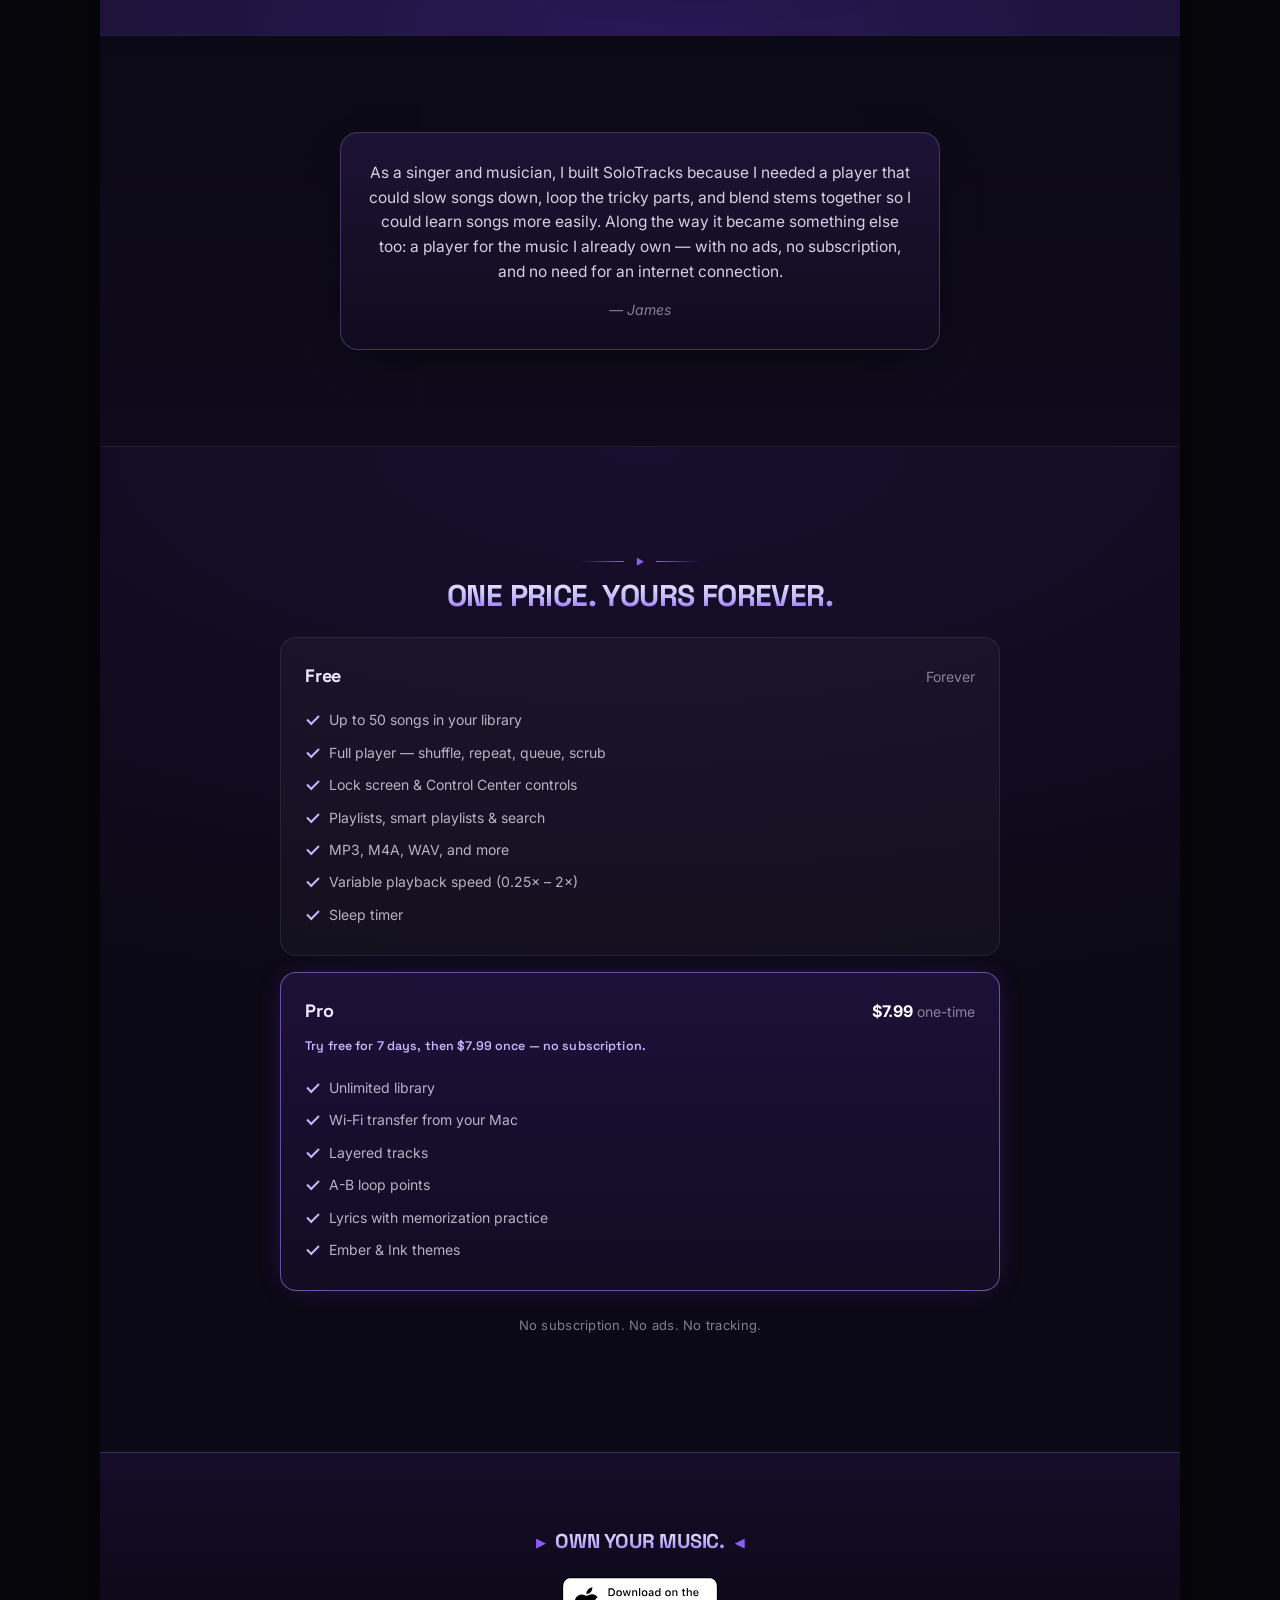
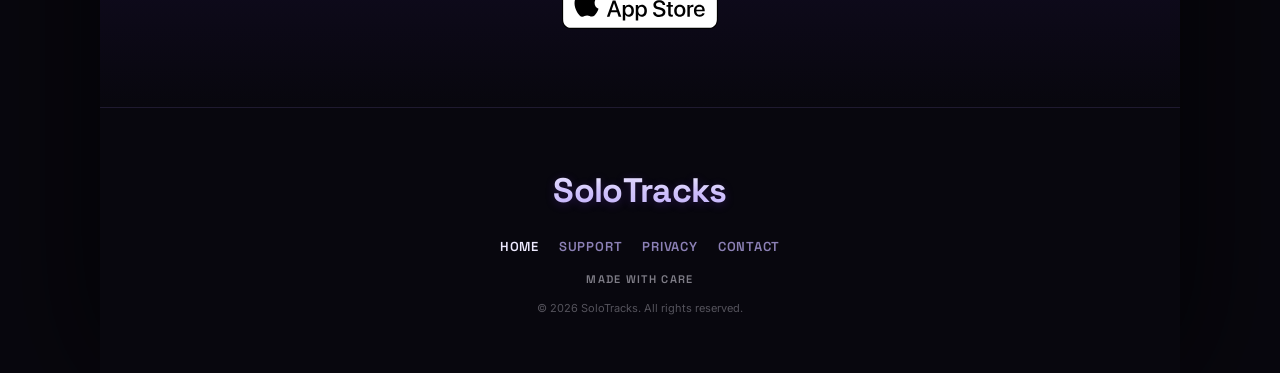
==== commit f038d28c: "Site: 2.0 relaunch — redesign, themes, new pricing, optimized media - Announce the ground-up redesig" ====
--- a/index.html
+++ b/index.html
@@ -4,12 +4,12 @@
 <meta charset="UTF-8" />
 <meta name="viewport" content="width=device-width, initial-scale=1, viewport-fit=cover" />
 <title>SoloTracks — Own your music.</title>
-<meta name="description" content="A music player for the songs you actually own. Slow it down, loop it, learn it — no ads, no subscription, no internet required. Pay once." />
+<meta name="description" content="A newly redesigned music player for the songs you actually own — now with four themes. Slow it down, loop it, learn it. No ads, no subscription, no internet required. Pay once." />
 <meta name="theme-color" content="#08070E" />
 
 <!-- Open Graph / social sharing -->
 <meta property="og:title" content="SoloTracks — Own your music." />
-<meta property="og:description" content="A music player for the songs you actually own. Pay once. No subscription. No ads." />
+<meta property="og:description" content="Completely redesigned in 2.0, now with four themes. A player for the songs you actually own. Pay once. No subscription. No ads." />
 <meta property="og:image" content="https://solotracks.app/assets/og-image.png" />
 <meta property="og:url" content="https://solotracks.app" />
 <meta property="og:type" content="website" />
@@ -61,7 +61,7 @@
         </a>
       </div>
 
-      <p class="pricing-line"><strong>Free</strong> for Basic · <strong>7-day free trial</strong> of Pro · <strong>$5.99</strong> one-time · No subscription</p>
+      <p class="pricing-line"><strong>Free</strong> for up to 50 songs · <strong>7-day free trial</strong> of Pro · <strong>$7.99</strong> one-time · No subscription</p>
 
       <div class="phone float" role="img" aria-label="SoloTracks player">
         <div class="screen">
@@ -73,6 +73,35 @@
     </div>
   </section>
 
+  <!-- ============ THEMES (new in 2.0) ============ -->
+  <section class="section alt-b themes-section">
+    <div class="flourish"><span class="rule l"></span><span class="mark">▶</span><span class="rule r"></span></div>
+    <div class="block-head">
+      <div class="eyebrow" style="text-align:center;">New in 2.0</div>
+      <h2 class="h2 section-title-gradient">A FRESH NEW LOOK</h2>
+      <p class="sub">SoloTracks has been redesigned from the ground up — and you can dress it in any of four hand-tuned themes.</p>
+    </div>
+    <div class="themes-row">
+      <div class="theme-card t-aurora">
+        <div class="theme-swatch"><span class="theme-orb"></span><span class="theme-bar"></span></div>
+        <div class="theme-name">Aurora</div>
+      </div>
+      <div class="theme-card t-ember">
+        <div class="theme-swatch"><span class="theme-orb"></span><span class="theme-bar"></span></div>
+        <div class="theme-name">Ember</div>
+      </div>
+      <div class="theme-card t-mint">
+        <div class="theme-swatch"><span class="theme-orb"></span><span class="theme-bar"></span></div>
+        <div class="theme-name">Mint</div>
+      </div>
+      <div class="theme-card t-ink">
+        <div class="theme-swatch"><span class="theme-orb"></span><span class="theme-bar"></span></div>
+        <div class="theme-name">Ink</div>
+      </div>
+    </div>
+    <p class="promises-line" style="margin-top:24px;">Recolor the entire app in a tap.</p>
+  </section>
+
   <!-- ============ AT A GLANCE ============ -->
   <section class="section alt-a grid-2">
     <div class="flourish"><span class="rule l"></span><span class="mark">▶</span><span class="rule r"></span></div>
@@ -86,7 +115,7 @@
         </div>
         <div>
           <div class="feature-title">Songs You Own</div>
-          <div class="feature-body">MP3, M4A, and WAV — no streaming, no library you rent.</div>
+          <div class="feature-body">MP3, M4A, WAV, and more — no streaming, no library you rent.</div>
         </div>
       </div>
       <div class="feature-row">
@@ -146,9 +175,7 @@
     <div class="block-grid">
       <div class="phone" role="img" aria-label="Wi-Fi transfer: dragging MP3s from a Mac browser into the phone library">
         <div class="screen">
-          <video class="lazy-video" muted loop playsinline preload="none" poster="screenshots/wifi-transfer-poster.jpg">
-            <source src="video/wifi-transfer.mp4" type="video/mp4" />
-          </video>
+          <img src="screenshots/wifi-transfer-poster.webp" alt="" />
         </div>
       </div>
       <div class="feature-list">
@@ -198,9 +225,7 @@
     <div class="block-grid reverse">
       <div class="phone" role="img" aria-label="A-B loop: dropping markers and looping a section at slowed playback">
         <div class="screen">
-          <video class="lazy-video" muted loop playsinline preload="none" poster="screenshots/player-loop-poster.jpg">
-            <source src="video/player-loop.mp4" type="video/mp4" />
-          </video>
+          <img src="screenshots/player-loop-poster.webp" alt="" />
         </div>
       </div>
       <div class="feature-list">
@@ -244,9 +269,7 @@
     <div class="block-grid">
       <div class="phone" role="img" aria-label="Layers: switching between an instrumental and a full mix in sync">
         <div class="screen">
-          <video class="lazy-video" muted loop playsinline preload="none" poster="screenshots/layers-poster.jpg">
-            <source src="video/layers.mp4" type="video/mp4" />
-          </video>
+          <img src="screenshots/layers-poster.webp" alt="" />
         </div>
       </div>
       <div class="feature-list">
@@ -291,9 +314,7 @@
     <div class="block-grid reverse">
       <div class="phone" role="img" aria-label="Offline playback continuing on the lock screen in airplane mode">
         <div class="screen">
-          <video class="lazy-video" muted loop playsinline preload="none" poster="screenshots/lockscreen-poster.jpg">
-            <source src="video/lockscreen.mp4" type="video/mp4" />
-          </video>
+          <img src="screenshots/lockscreen-poster.webp" alt="" />
         </div>
       </div>
       <div class="feature-list">
@@ -352,7 +373,7 @@
           <li>Full player — shuffle, repeat, queue, scrub</li>
           <li>Lock screen &amp; Control Center controls</li>
           <li>Playlists, smart playlists &amp; search</li>
-          <li>MP3, M4A, and WAV support</li>
+          <li>MP3, M4A, WAV, and more</li>
           <li>Variable playback speed (0.25× – 2×)</li>
           <li>Sleep timer</li>
         </ul>
@@ -360,15 +381,16 @@
       <div class="tier pro">
         <div class="tier-header">
           <span class="tier-name">Pro</span>
-          <span class="tier-price"><strong>$5.99</strong> one-time</span>
-        </div>
-        <p class="tier-trial">Try free for 7 days, then $5.99 once — no subscription.</p>
+          <span class="tier-price"><strong>$7.99</strong> one-time</span>
+        </div>
+        <p class="tier-trial">Try free for 7 days, then $7.99 once — no subscription.</p>
         <ul>
           <li>Unlimited library</li>
           <li>Wi-Fi transfer from your Mac</li>
           <li>Layered tracks</li>
           <li>A-B loop points</li>
           <li>Lyrics with memorization practice</li>
+          <li>Ember &amp; Ink themes</li>
         </ul>
       </div>
     </div>
--- a/styles.css
+++ b/styles.css
@@ -629,6 +629,68 @@
   text-decoration: none;
 }
 .home-link:hover { color: var(--lav); }
+
+/* ---- Themes showcase (2.0) ---- */
+.themes-row {
+  display: grid;
+  grid-template-columns: 1fr 1fr;
+  gap: 16px;
+  max-width: 460px;
+  margin: 26px auto 0;
+}
+.theme-card { text-align: center; }
+.theme-swatch {
+  aspect-ratio: 1 / 1.16;
+  border-radius: 20px;
+  position: relative;
+  overflow: hidden;
+  border: 1px solid var(--hair-2);
+  display: flex;
+  flex-direction: column;
+  align-items: center;
+  justify-content: center;
+  gap: 12px;
+  box-shadow: 0 16px 36px -18px rgba(0,0,0,0.85);
+  background-color: var(--t-bg);
+  background-image:
+    radial-gradient(90% 42% at 50% 0%, var(--t-glow), transparent 62%),
+    linear-gradient(180deg, var(--t-tint), transparent 60%);
+}
+.theme-orb {
+  width: 46%;
+  aspect-ratio: 1;
+  border-radius: 50%;
+  background:
+    radial-gradient(circle at 50% 42%, var(--t-a) 0 30%, var(--t-b) 30% 34%, transparent 34%),
+    repeating-radial-gradient(circle at 50% 50%, #0b0b0e 0 4px, #17171d 4px 7px);
+  box-shadow: inset 0 0 16px rgba(0,0,0,0.6);
+}
+.theme-bar {
+  width: 56%; height: 4px;
+  border-radius: 4px;
+  background: rgba(255,255,255,0.14);
+  overflow: hidden;
+}
+.theme-bar::before {
+  content: "";
+  display: block;
+  width: 48%; height: 100%;
+  border-radius: 4px;
+  background: linear-gradient(90deg, var(--t-b), var(--t-a));
+}
+.theme-name {
+  font-family: 'Space Grotesk', sans-serif;
+  font-weight: 600;
+  font-size: 12.5px;
+  letter-spacing: 0.1em;
+  text-transform: uppercase;
+  color: var(--t-a);
+  margin-top: 12px;
+}
+.t-aurora { --t-a:#9F67FF; --t-b:#7C3AED; --t-bg:#0A0A0F; --t-glow:rgba(159,103,255,0.32); --t-tint:rgba(124,58,237,0.16); }
+.t-ember  { --t-a:#FFB347; --t-b:#EA580C; --t-bg:#0E0A09; --t-glow:rgba(255,179,71,0.30);  --t-tint:rgba(234,88,12,0.16); }
+.t-mint   { --t-a:#5EEAD4; --t-b:#0D9488; --t-bg:#07100E; --t-glow:rgba(94,234,212,0.28);  --t-tint:rgba(13,148,136,0.18); }
+.t-ink    { --t-a:#FF7D68; --t-b:#C9180A; --t-bg:#0A0708; --t-glow:rgba(255,125,104,0.30); --t-tint:rgba(201,24,10,0.18); }
 
 /* Reduced motion */
 @media (prefers-reduced-motion: reduce) {
@@ -705,6 +767,12 @@
     gap: 28px 36px;
   }
 
+  .themes-row {
+    grid-template-columns: repeat(4, 1fr);
+    max-width: 720px;
+    gap: 20px;
+  }
+
   .phone { max-width: 300px; border-radius: 46px; }
   .phone .screen { border-radius: 41px; }
   .phone .screen video, .phone .screen img { border-radius: 41px; }
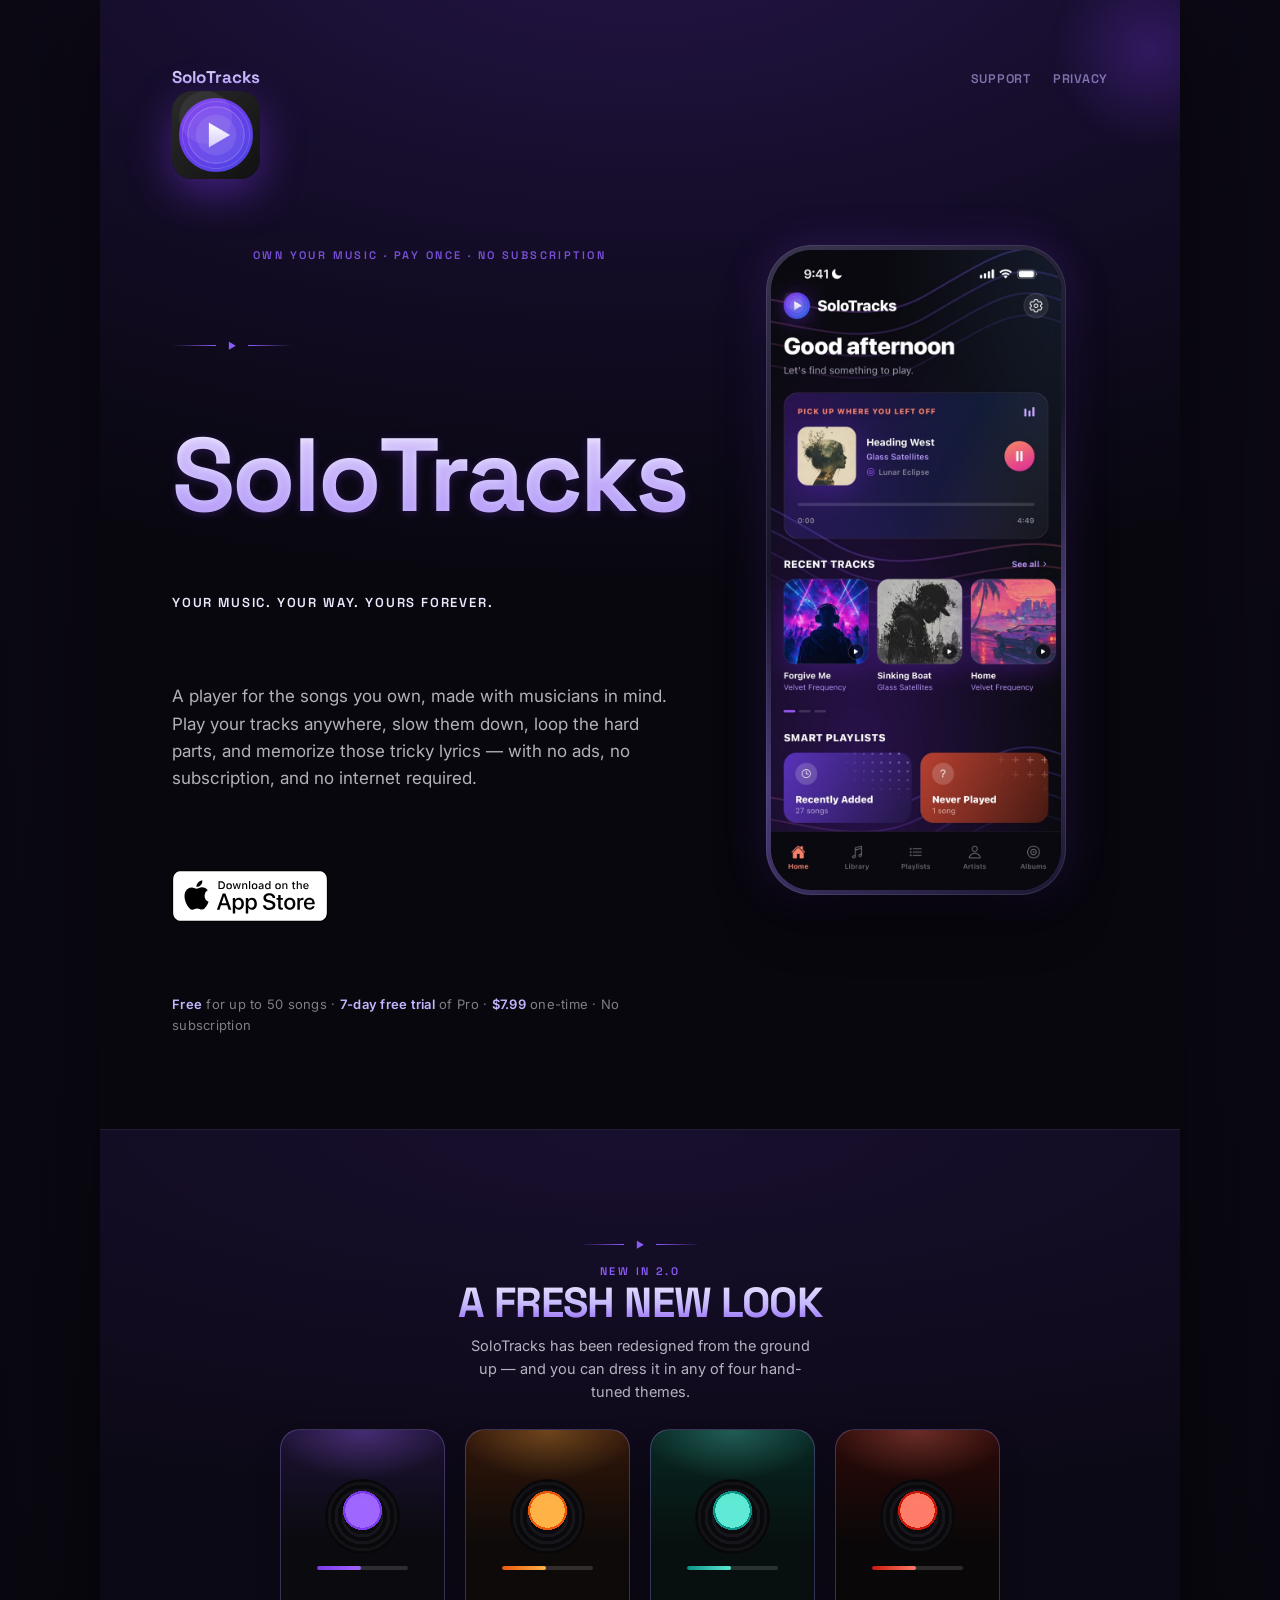
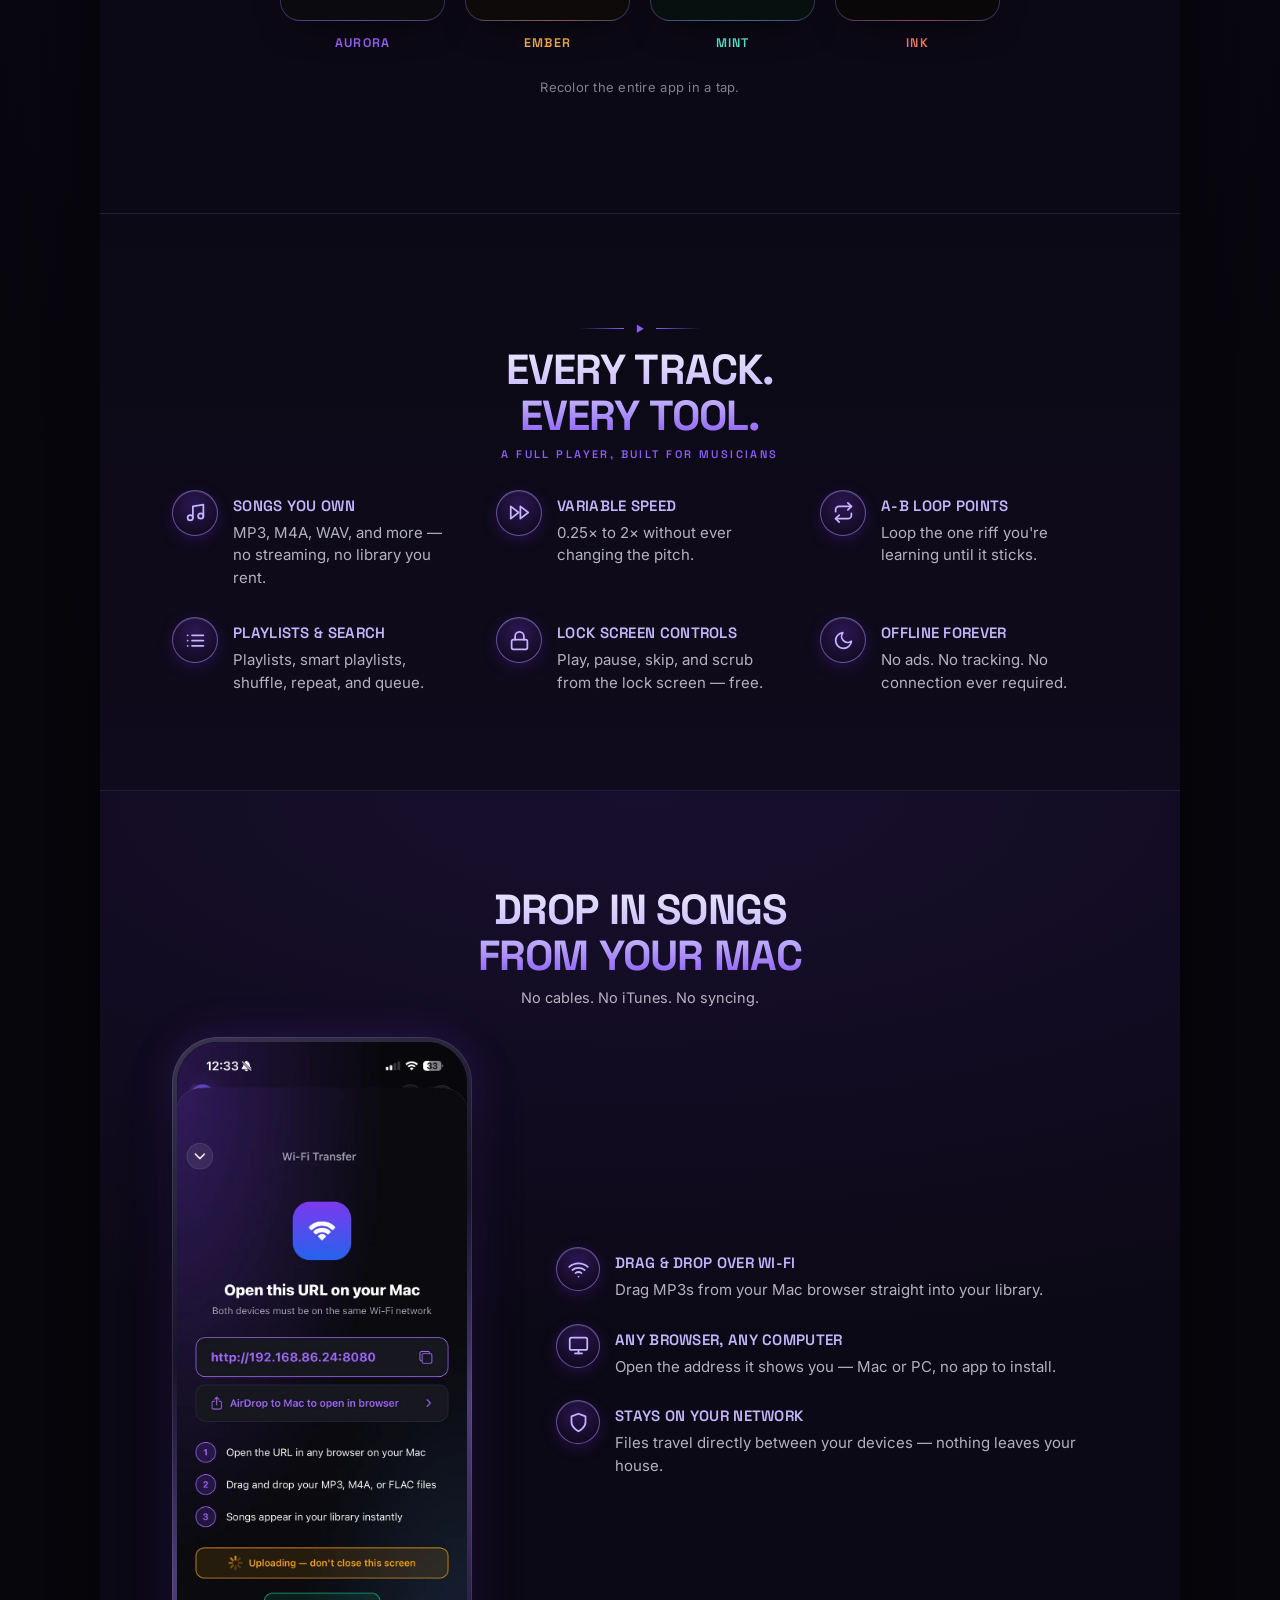
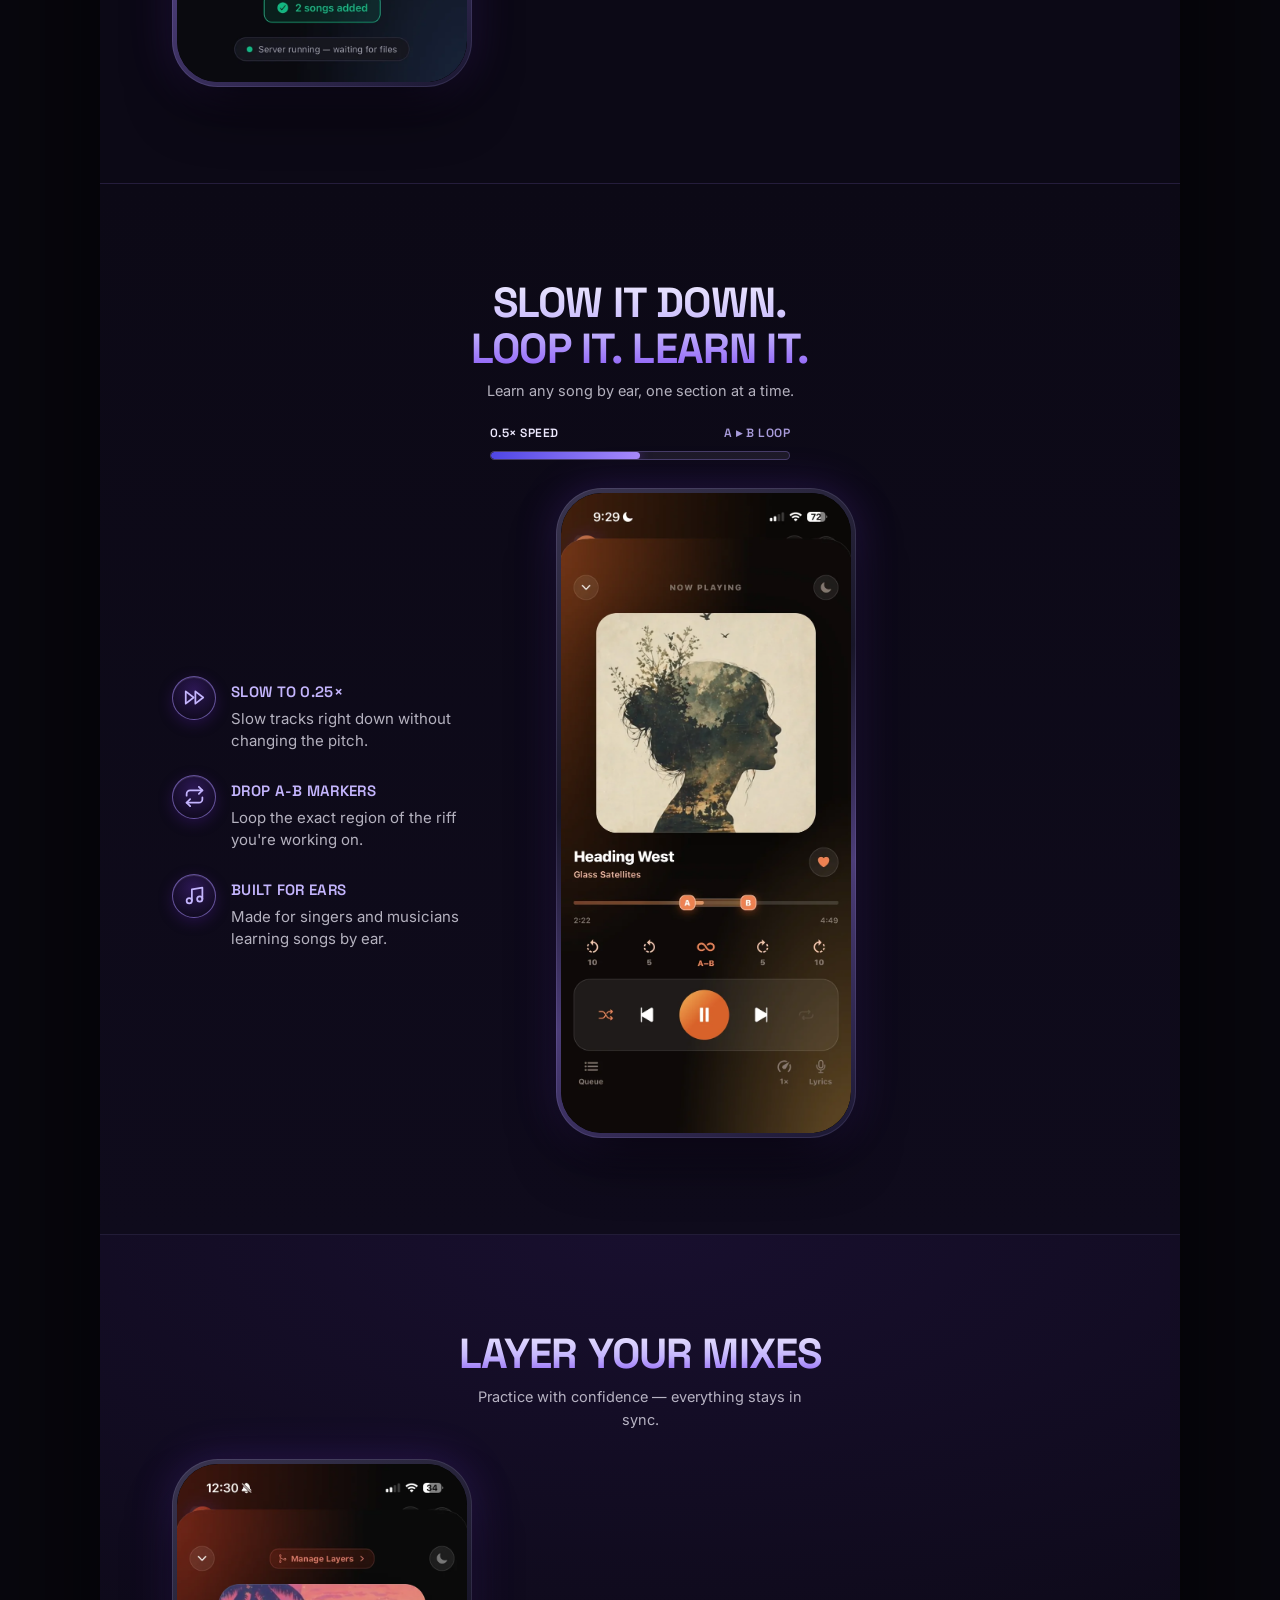
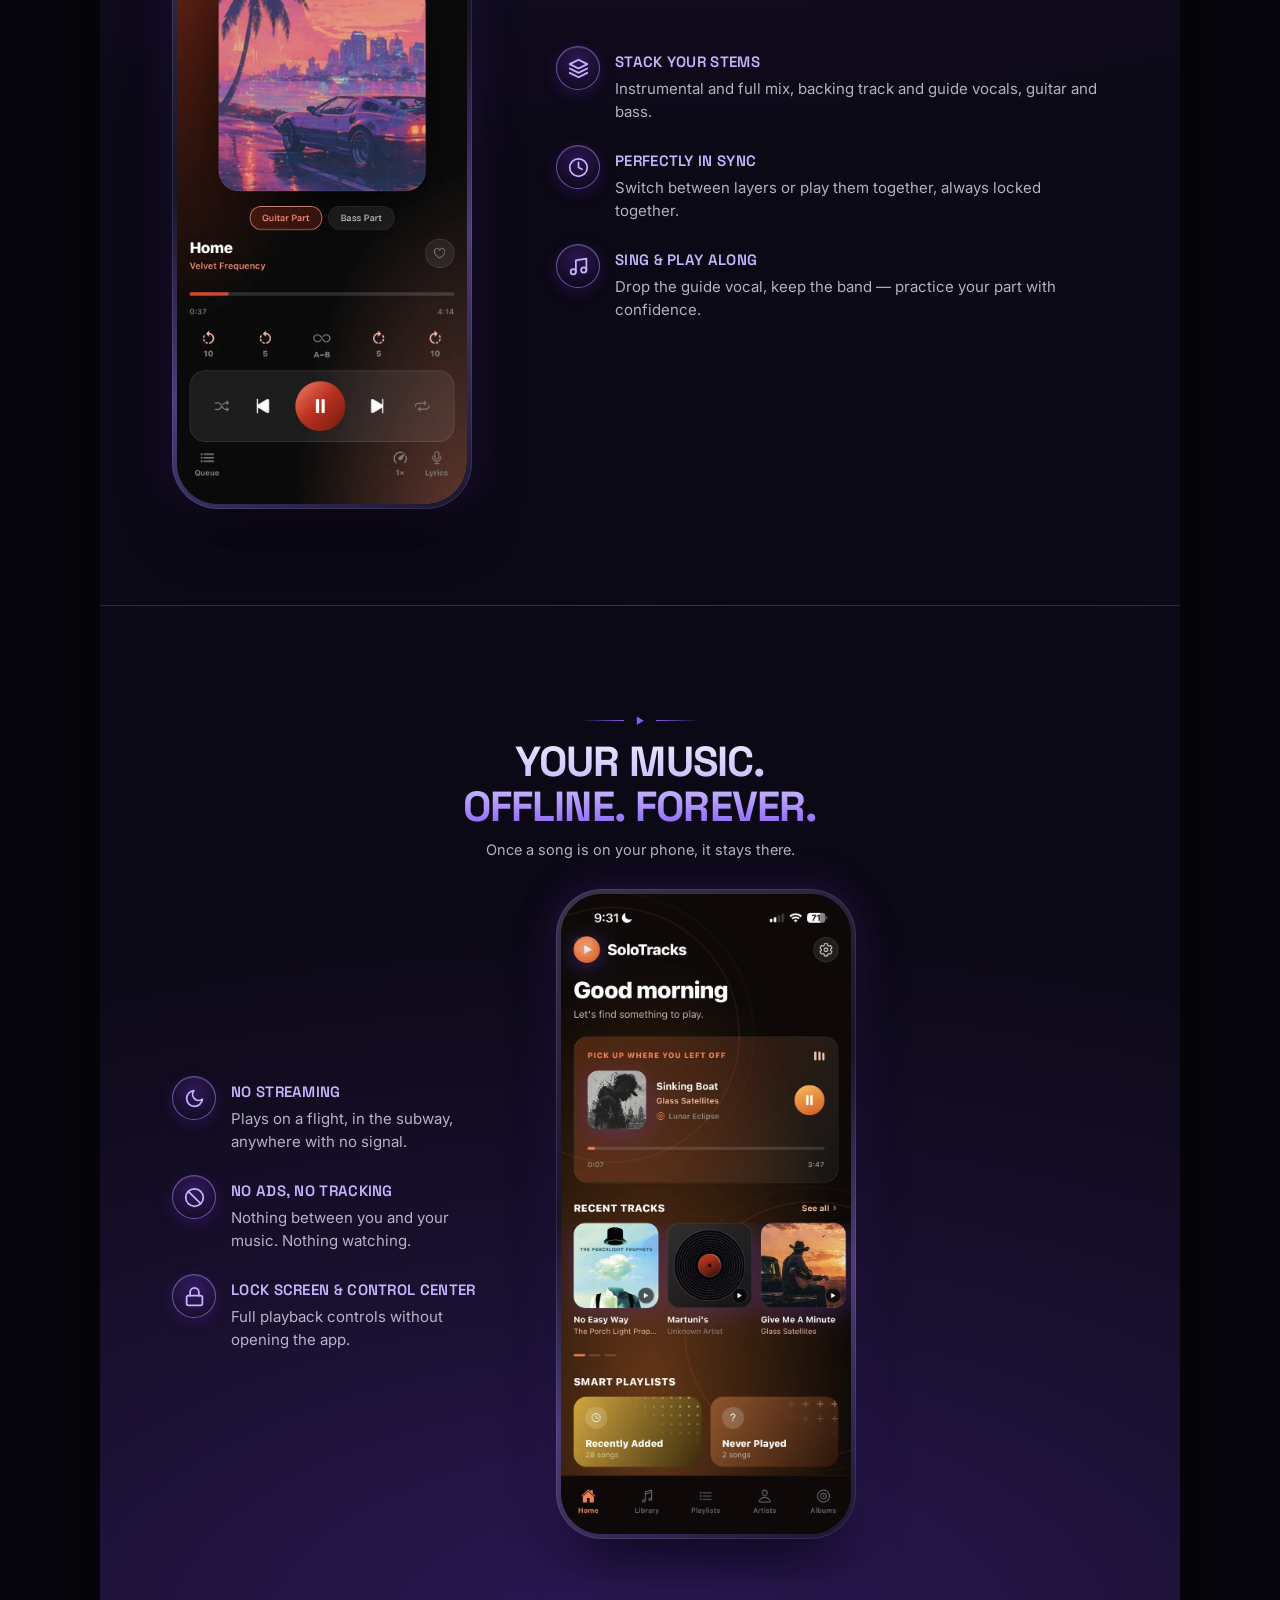
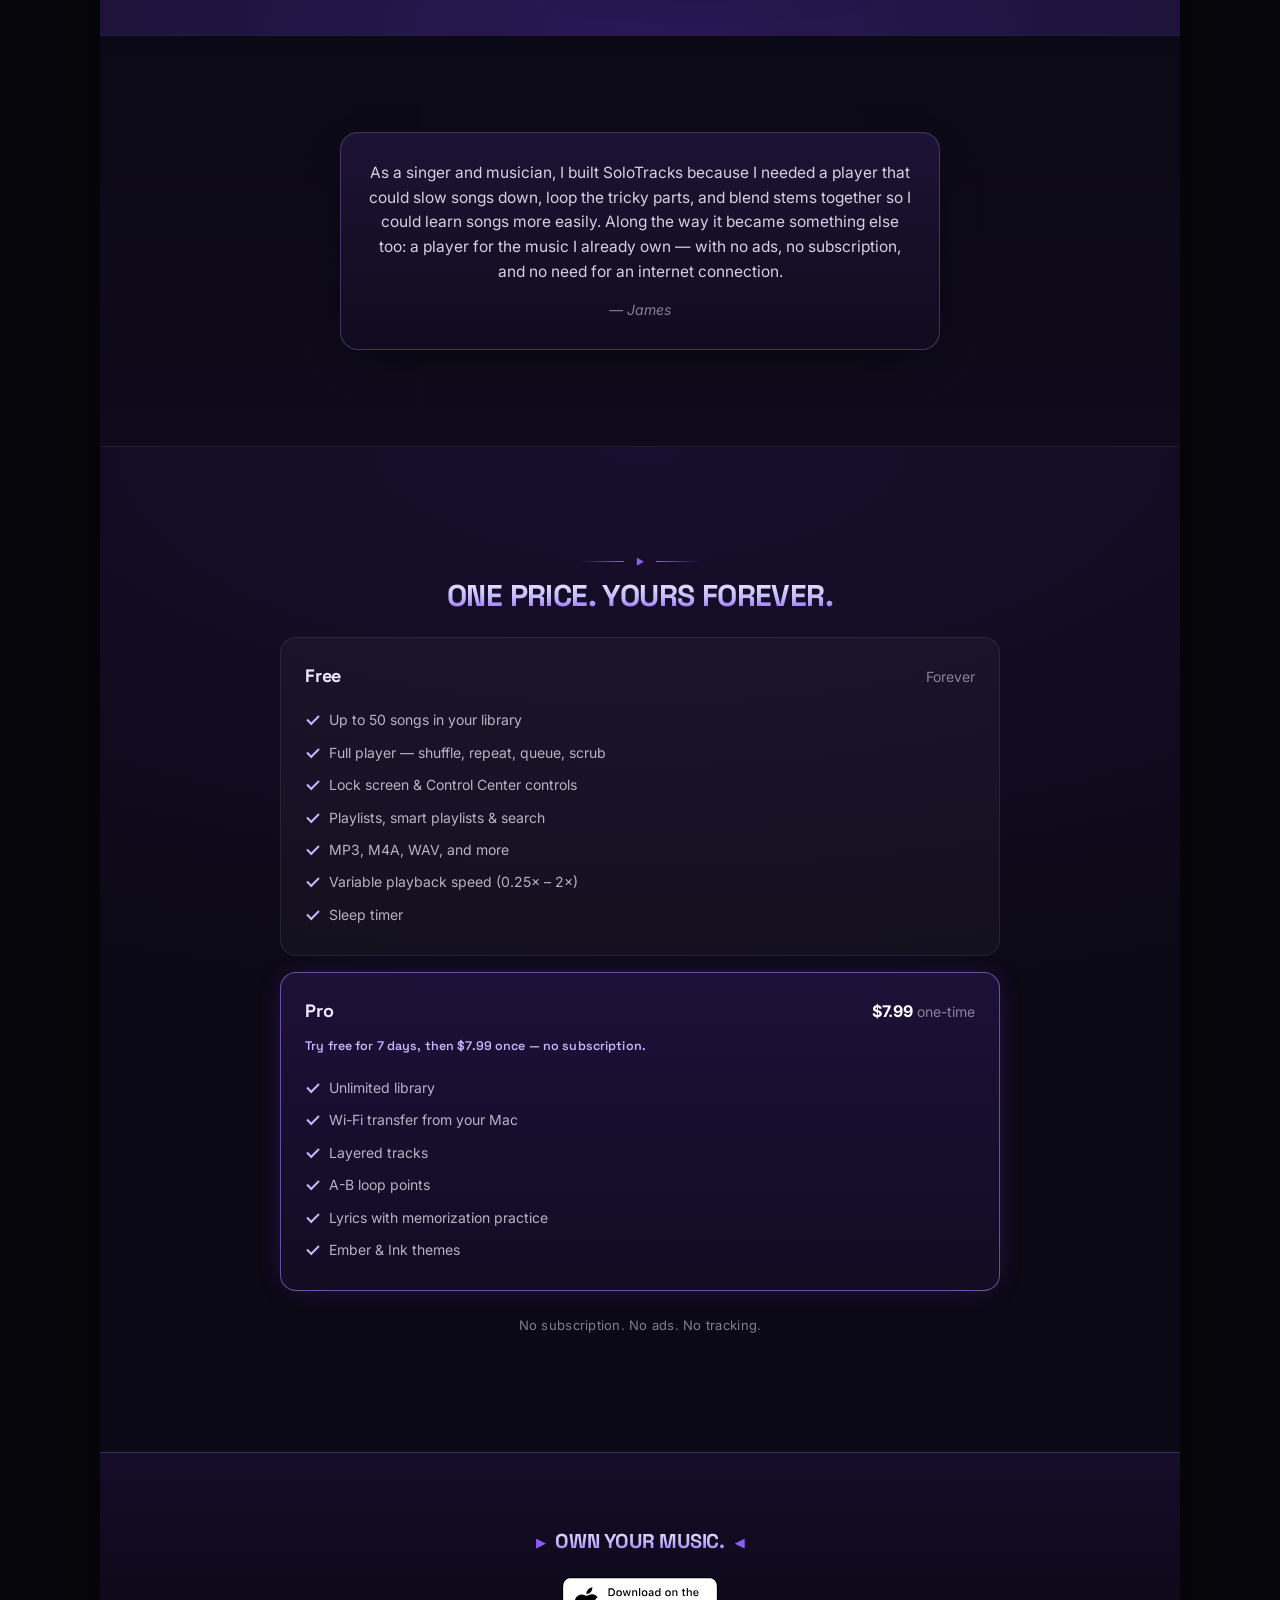
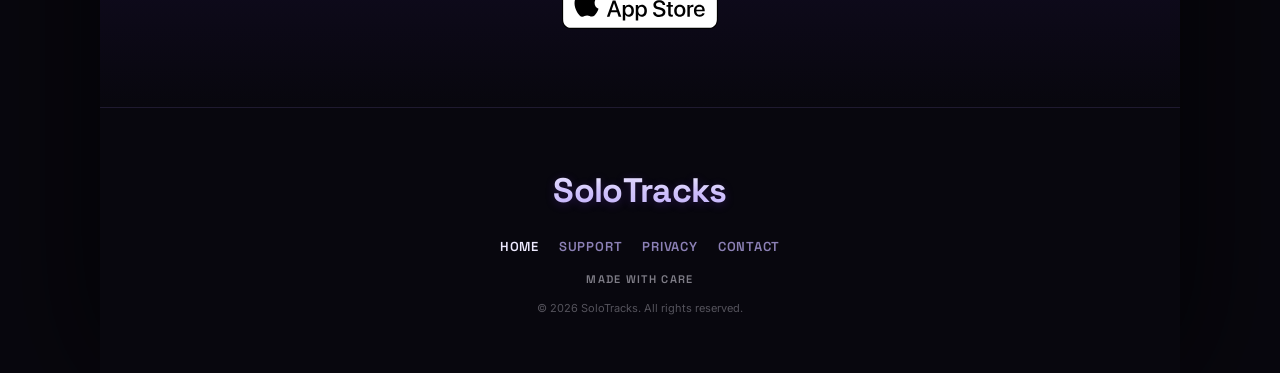
==== commit 23a6eb49: "Site: cache-bust stylesheet (styles.css?v=2) so the phone-frame fix propagates Co-Authored-By: Claud" ====
--- a/index.html
+++ b/index.html
@@ -22,7 +22,7 @@
 <link rel="preconnect" href="https://fonts.googleapis.com" />
 <link rel="preconnect" href="https://fonts.gstatic.com" crossorigin />
 <link href="https://fonts.googleapis.com/css2?family=Space+Grotesk:wght@400;500;600;700&family=Inter:wght@400;500;600;700&display=swap" rel="stylesheet" />
-<link rel="stylesheet" href="styles.css" />
+<link rel="stylesheet" href="styles.css?v=2" />
 </head>
 <body>
 
--- a/styles.css
+++ b/styles.css
@@ -360,10 +360,11 @@
 }
 .phone .screen video,
 .phone .screen img {
+  position: absolute;
+  inset: 0;
   width: 100%; height: 100%;
   object-fit: cover;
   border-radius: 37px;
-  transform: scale(1.04);
 }
 
 /* Speed / loop meter (repurposed progress widget) */
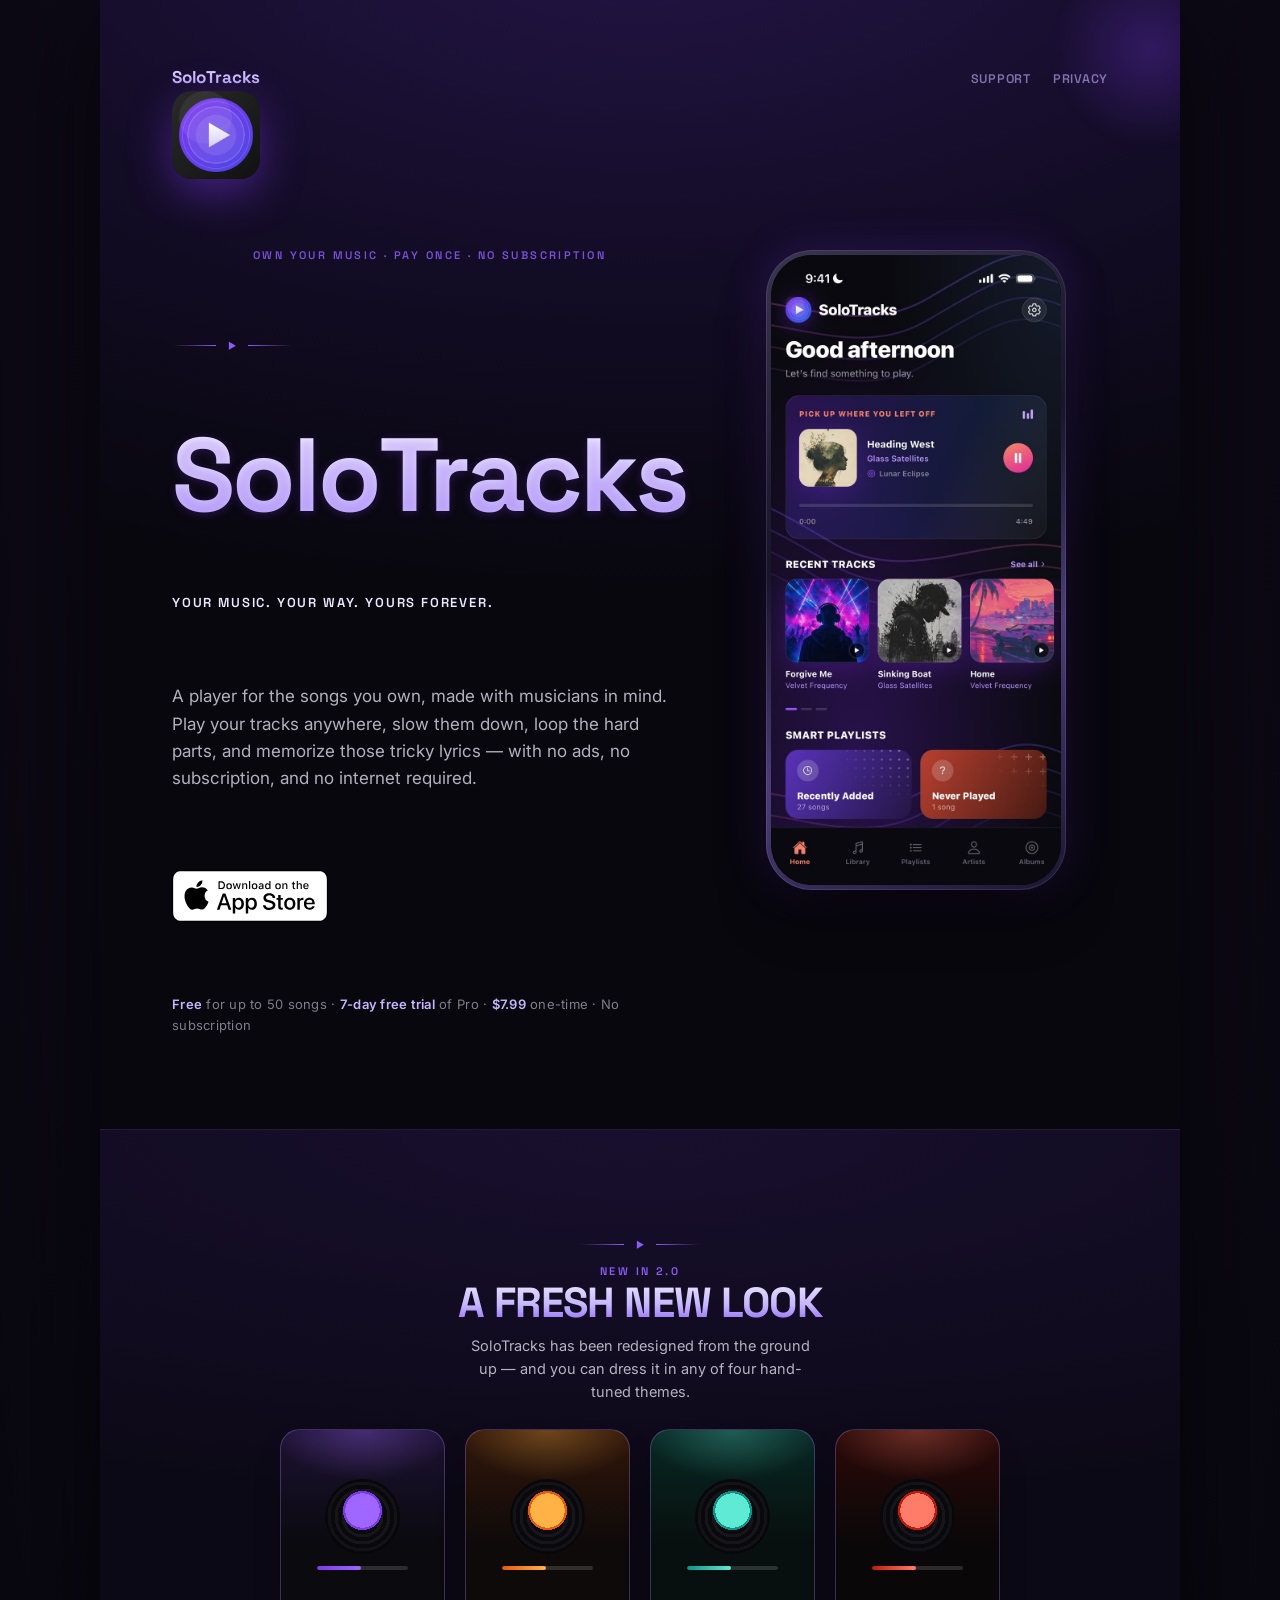
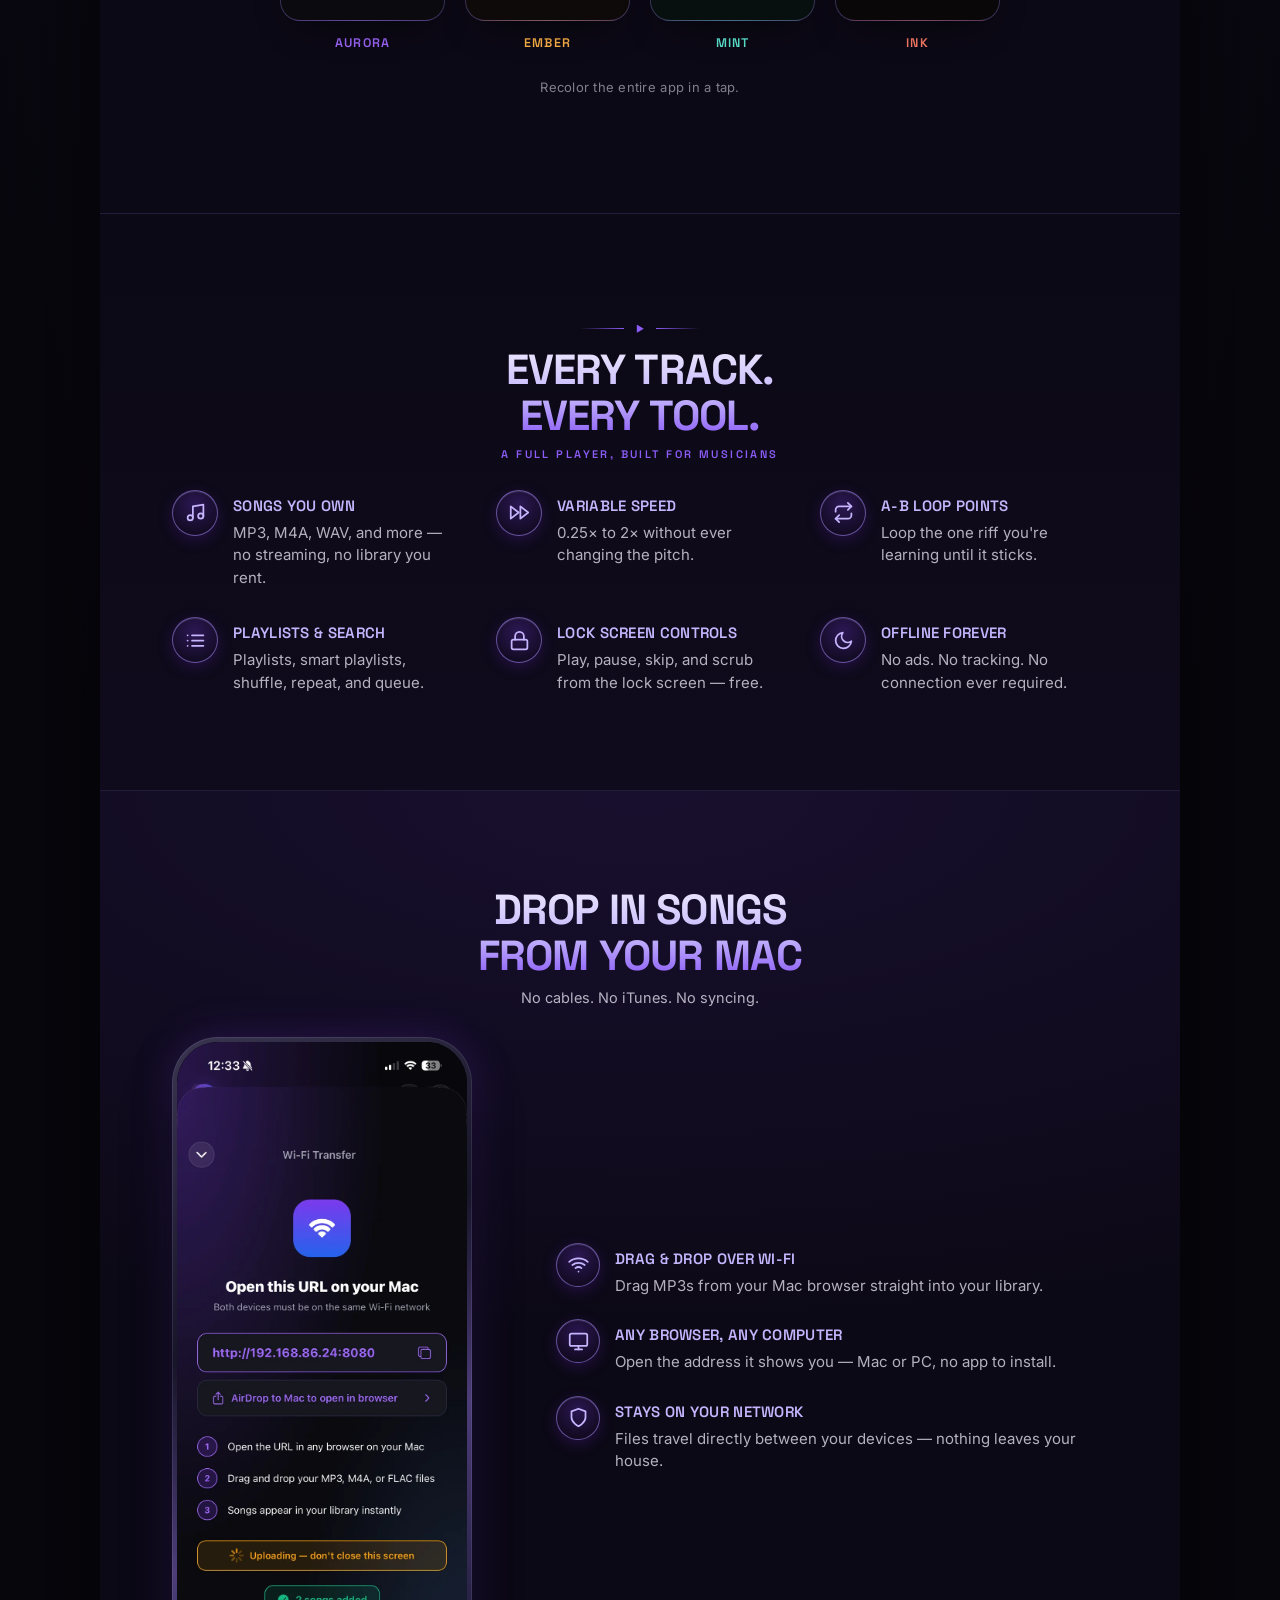
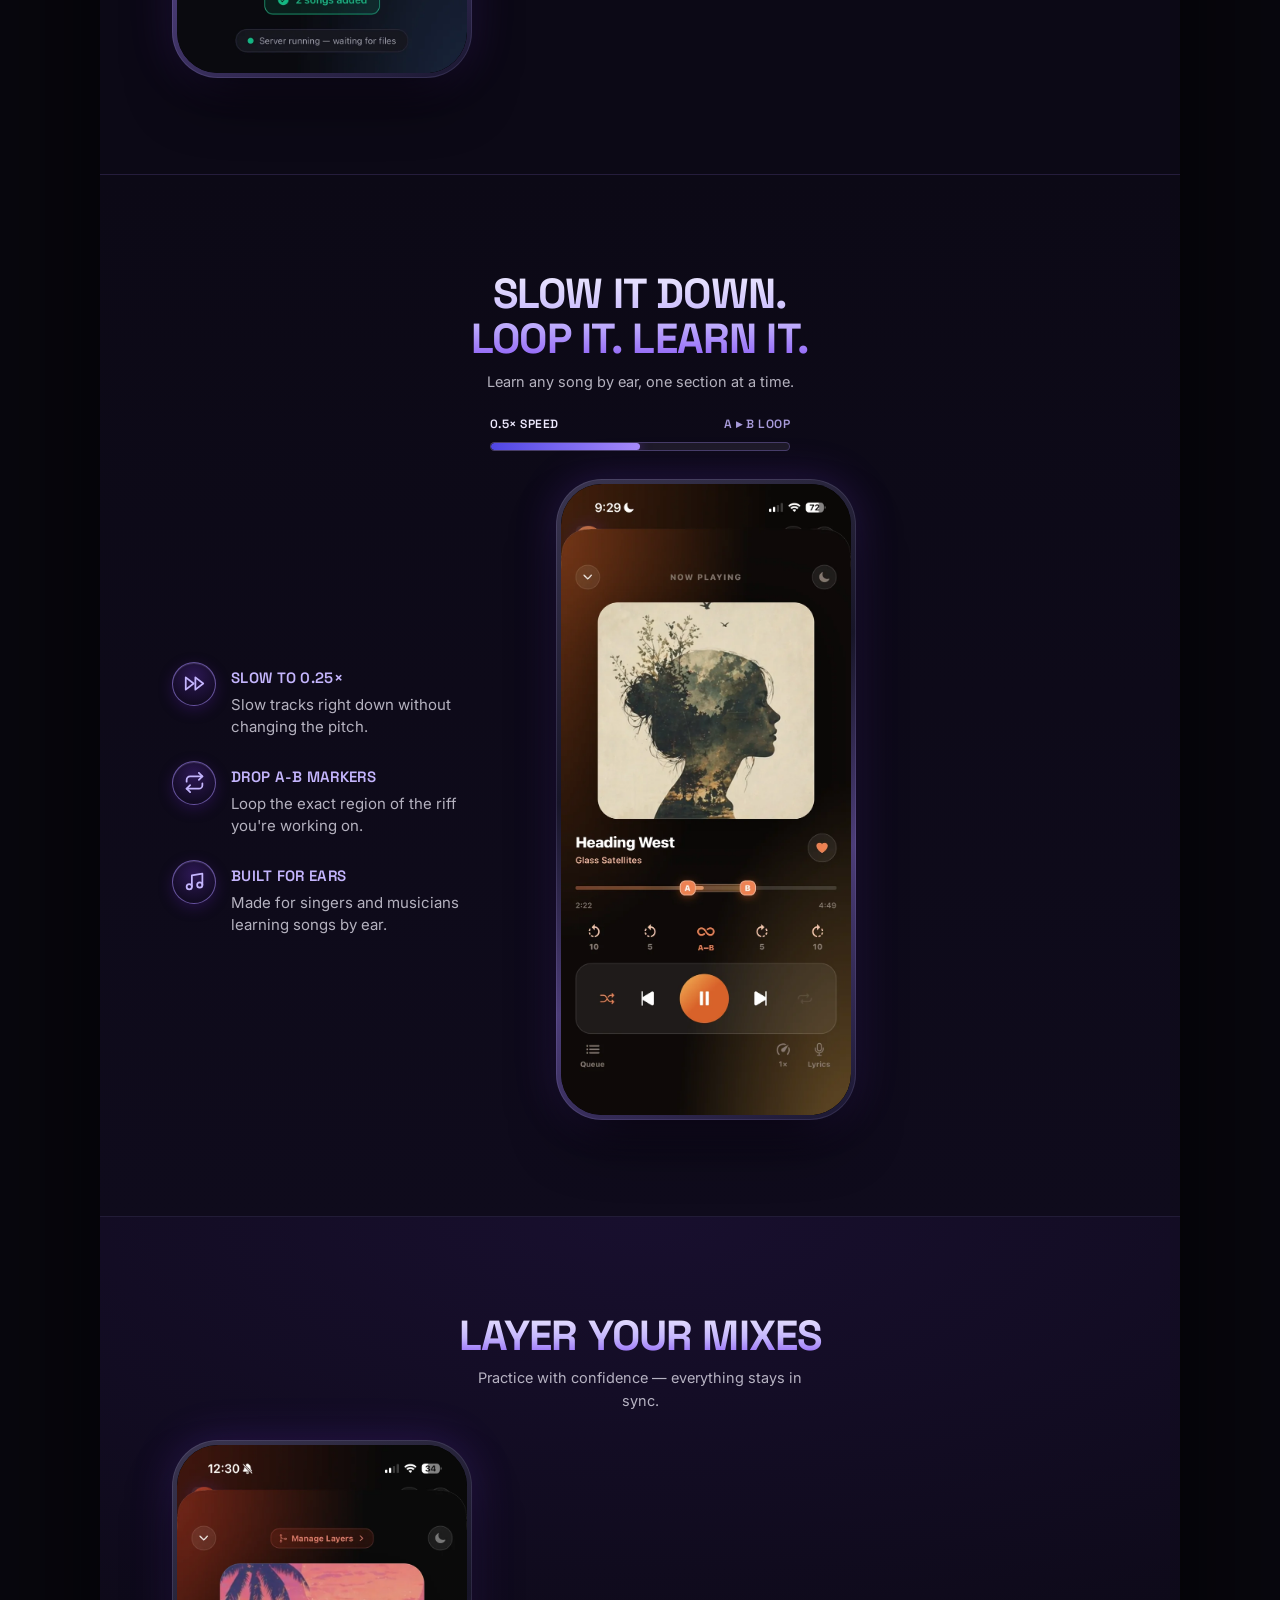
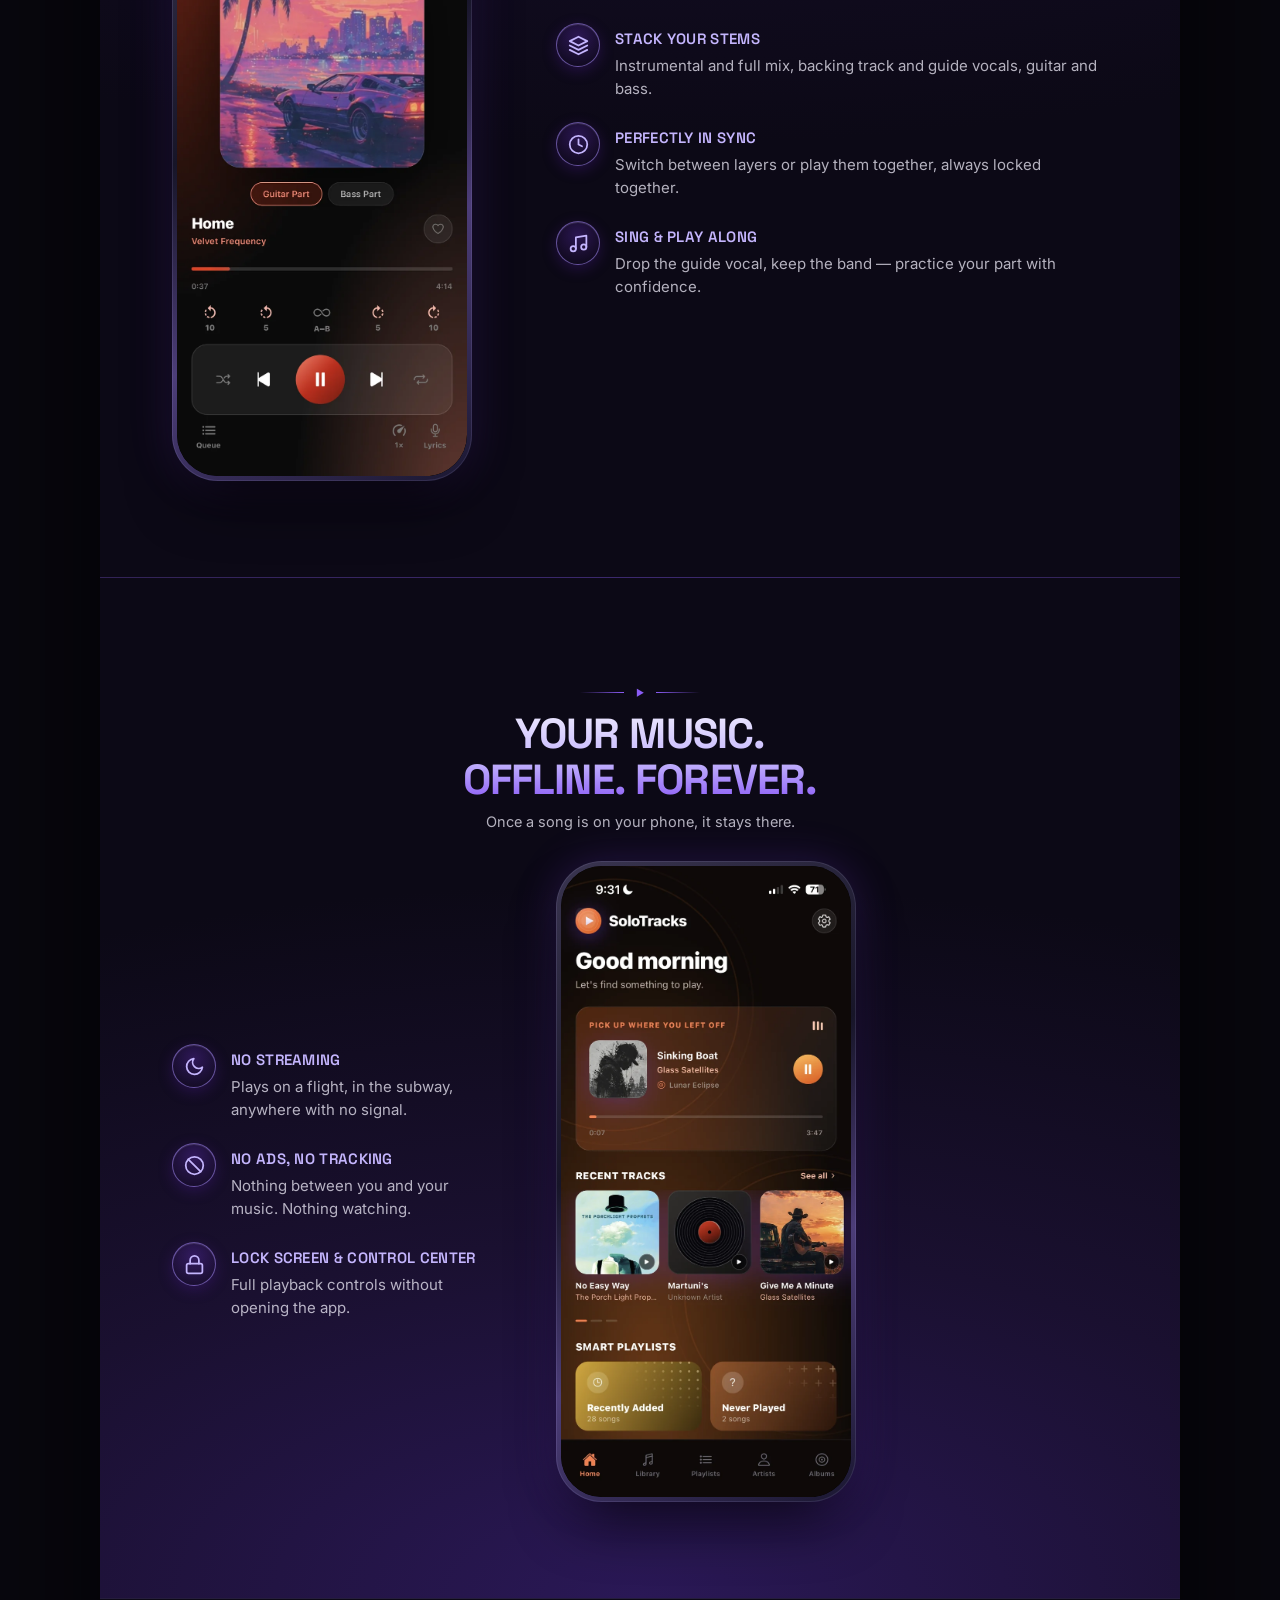
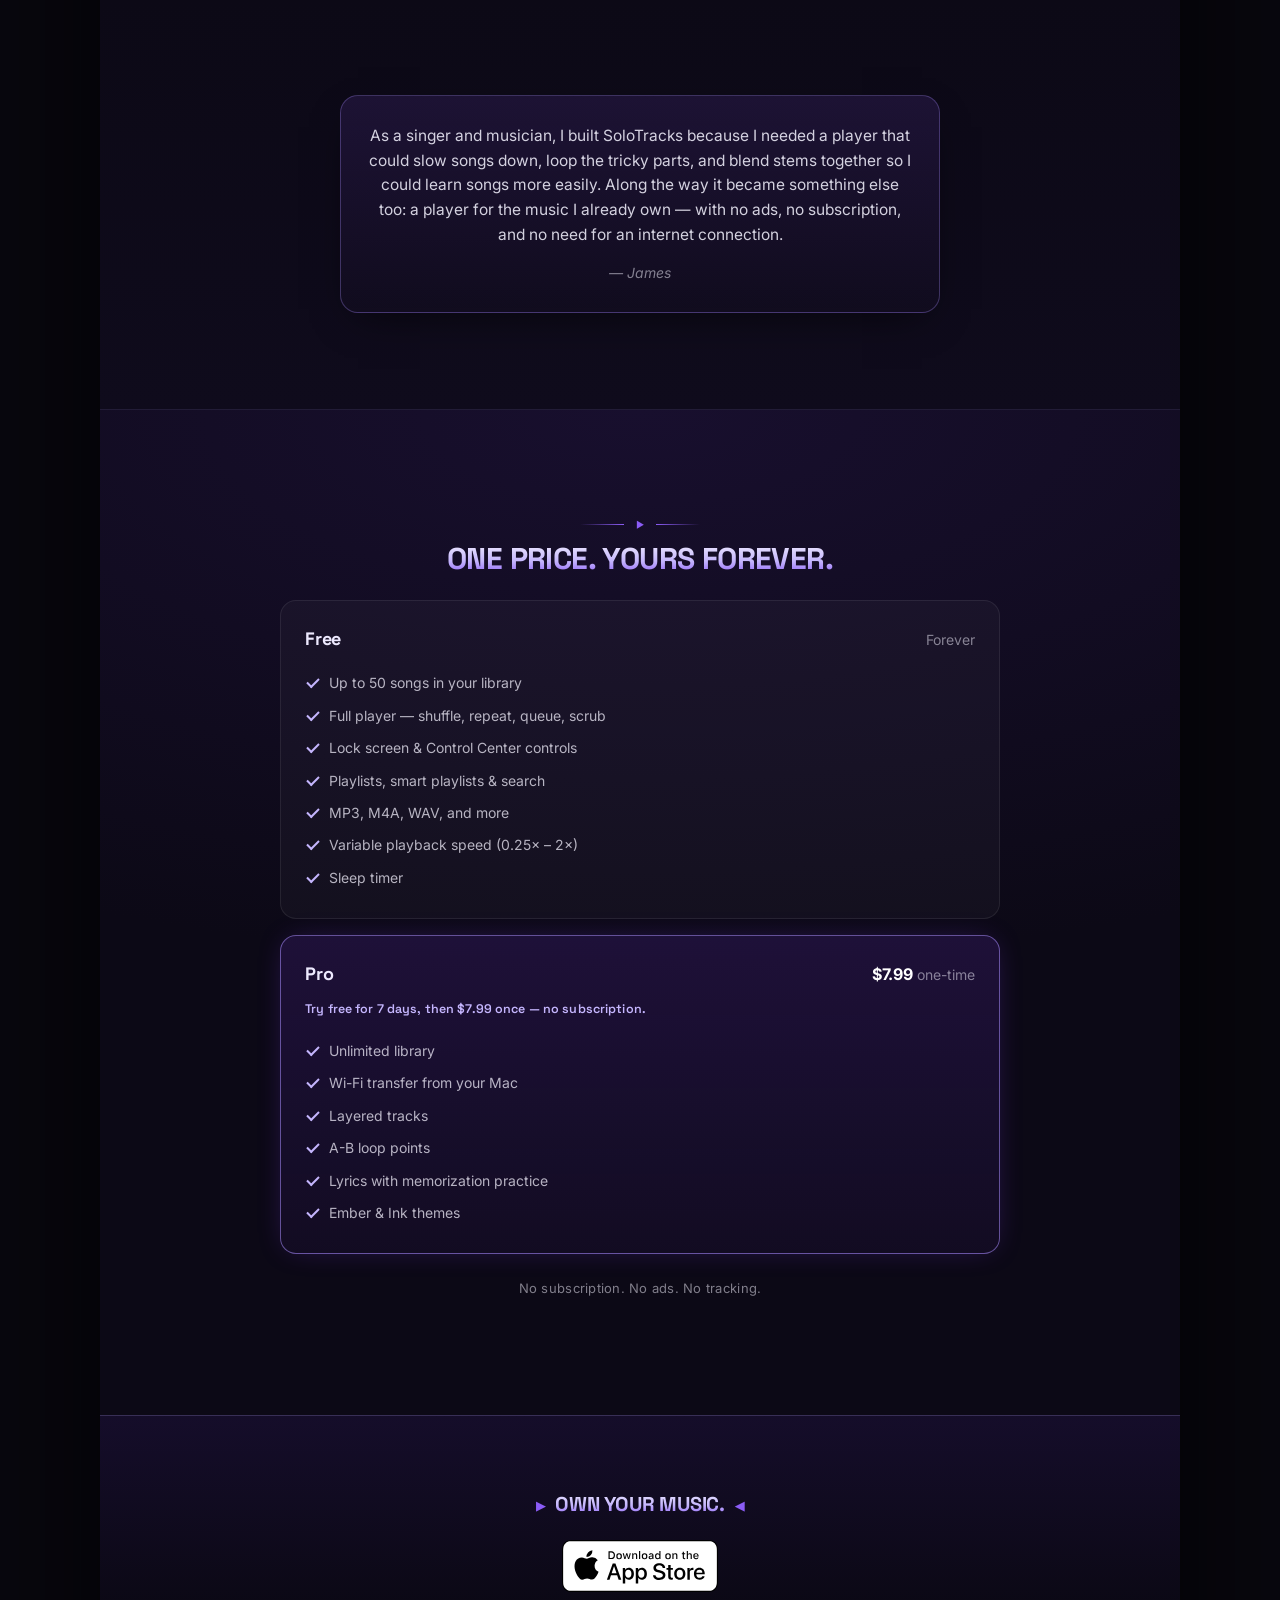
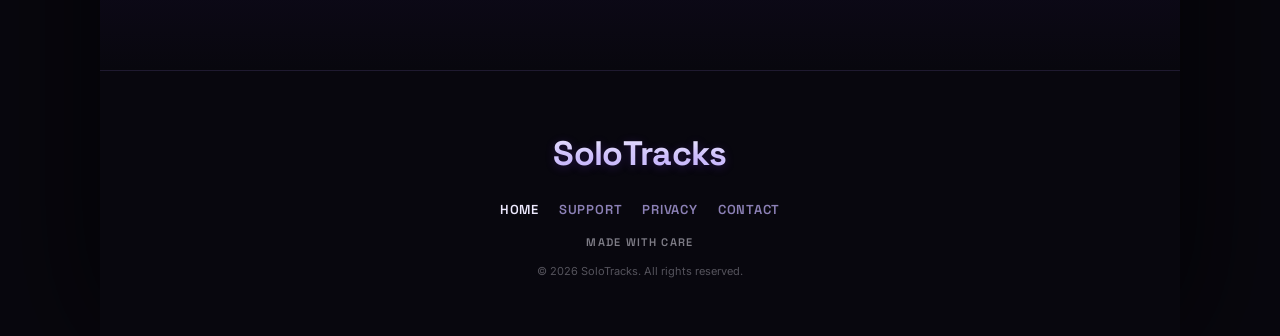
==== commit d54fcd6d: "Site: fix phone-frame media overflow on iOS (WebKit) with padding-bottom ratio iPhone Safari/Chrome " ====
--- a/index.html
+++ b/index.html
@@ -22,7 +22,7 @@
 <link rel="preconnect" href="https://fonts.googleapis.com" />
 <link rel="preconnect" href="https://fonts.gstatic.com" crossorigin />
 <link href="https://fonts.googleapis.com/css2?family=Space+Grotesk:wght@400;500;600;700&family=Inter:wght@400;500;600;700&display=swap" rel="stylesheet" />
-<link rel="stylesheet" href="styles.css?v=2" />
+<link rel="stylesheet" href="styles.css?v=3" />
 </head>
 <body>
 
--- a/styles.css
+++ b/styles.css
@@ -338,7 +338,6 @@
   margin: 28px auto 0;
   width: 100%;
   max-width: 288px;
-  aspect-ratio: 9 / 19.5;
   border-radius: 42px;
   padding: 5px;
   background: linear-gradient(150deg, #3a3550, #171528 40%, #4c3d78 66%, #1a1730);
@@ -351,7 +350,11 @@
 .phone.float { animation: floatY 6s ease-in-out infinite; }
 .phone .screen {
   position: relative;
-  width: 100%; height: 100%;
+  width: 100%;
+  height: 0;
+  /* Aspect ratio via padding (WebKit-safe): matches the 750x1631 captures /
+     720x1566 hero video, so the media fills the frame with no crop. */
+  padding-bottom: 217.5%;
   border-radius: 37px;
   overflow: hidden;
   background: #000;
@@ -361,7 +364,7 @@
 .phone .screen video,
 .phone .screen img {
   position: absolute;
-  inset: 0;
+  top: 0; left: 0;
   width: 100%; height: 100%;
   object-fit: cover;
   border-radius: 37px;
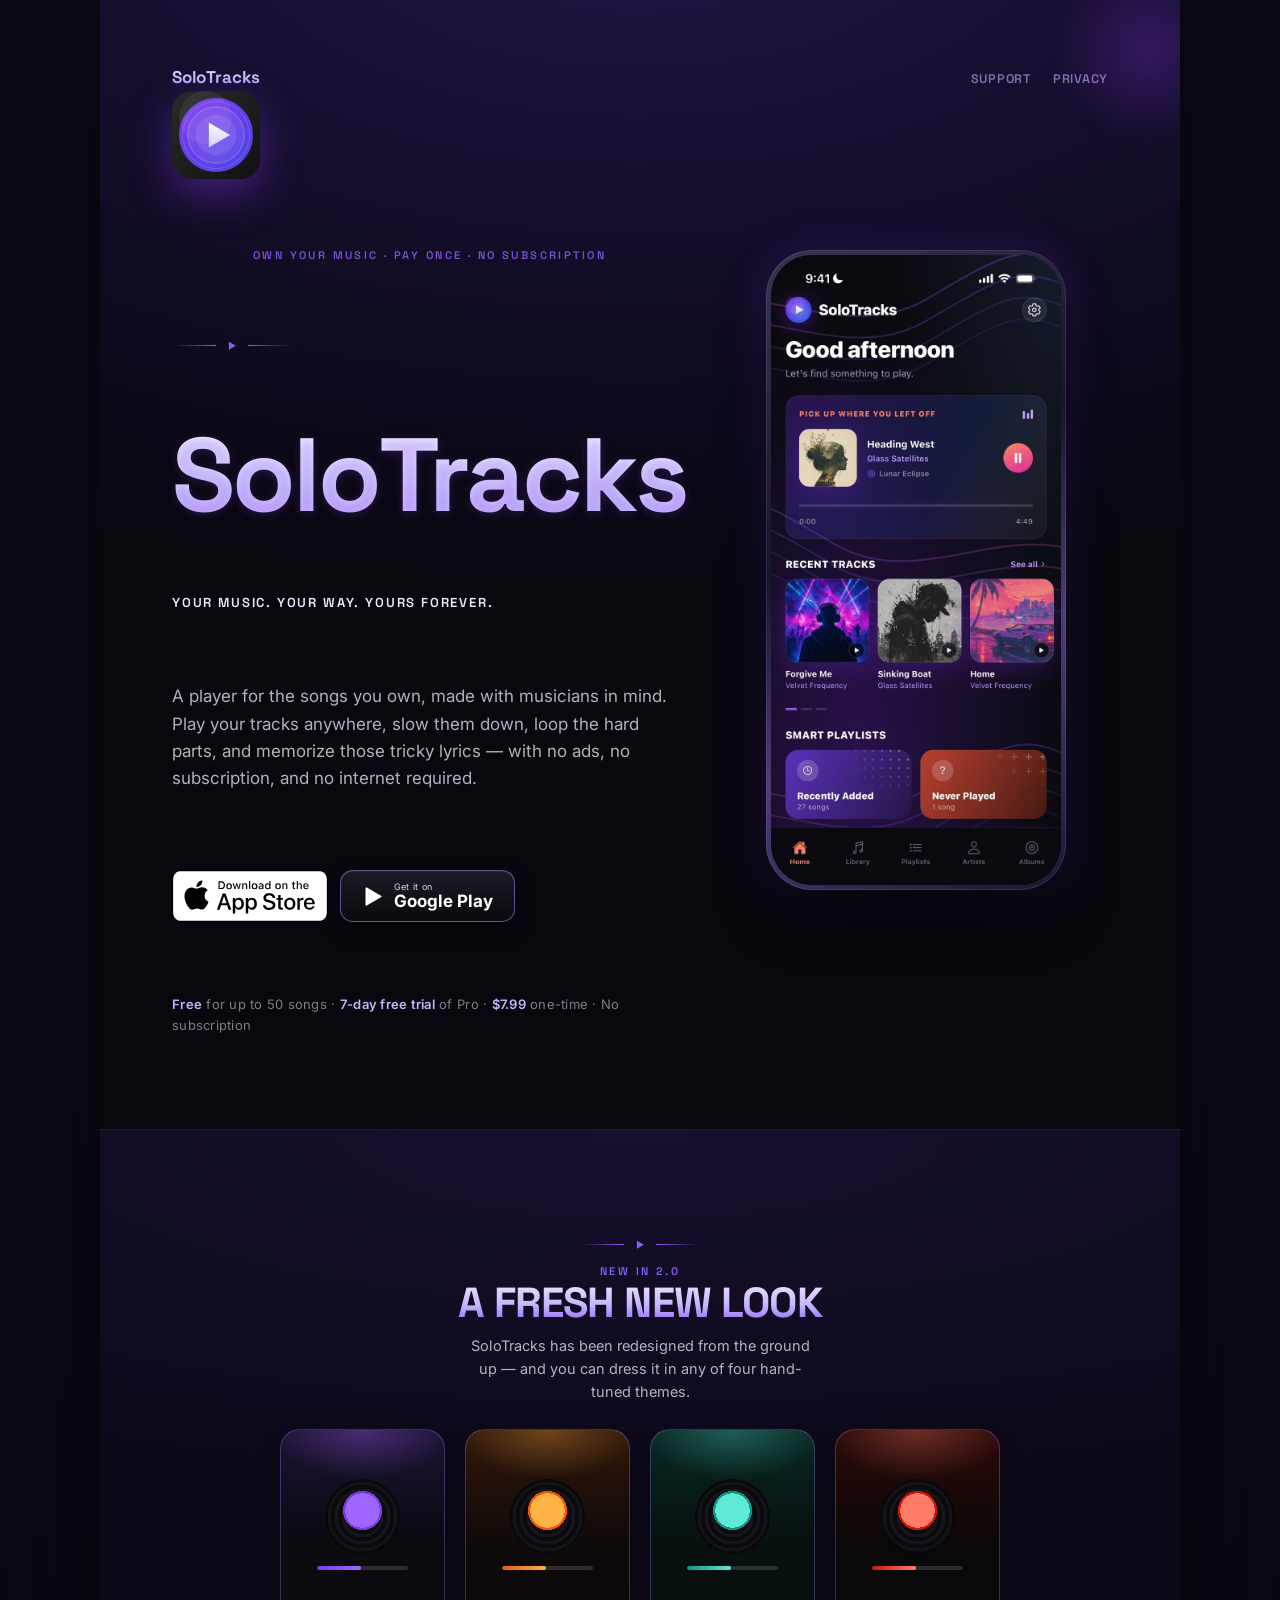
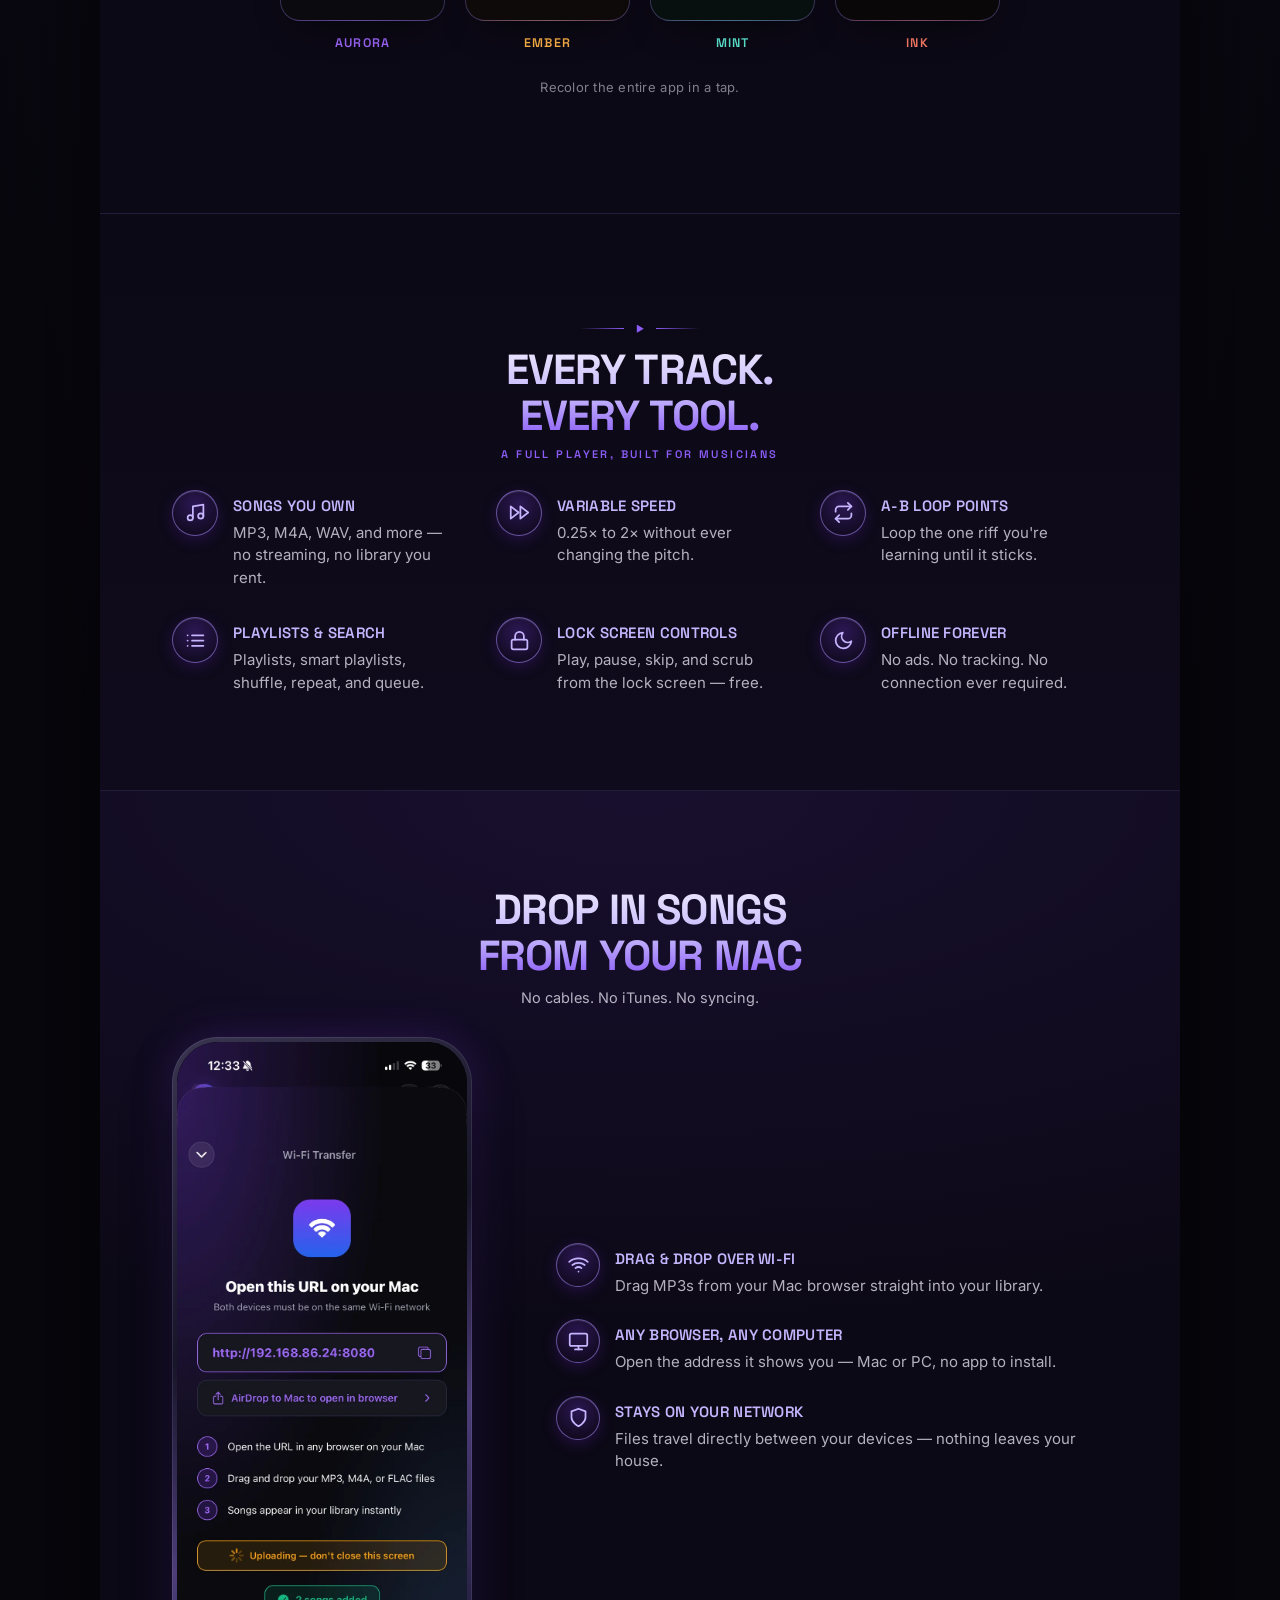
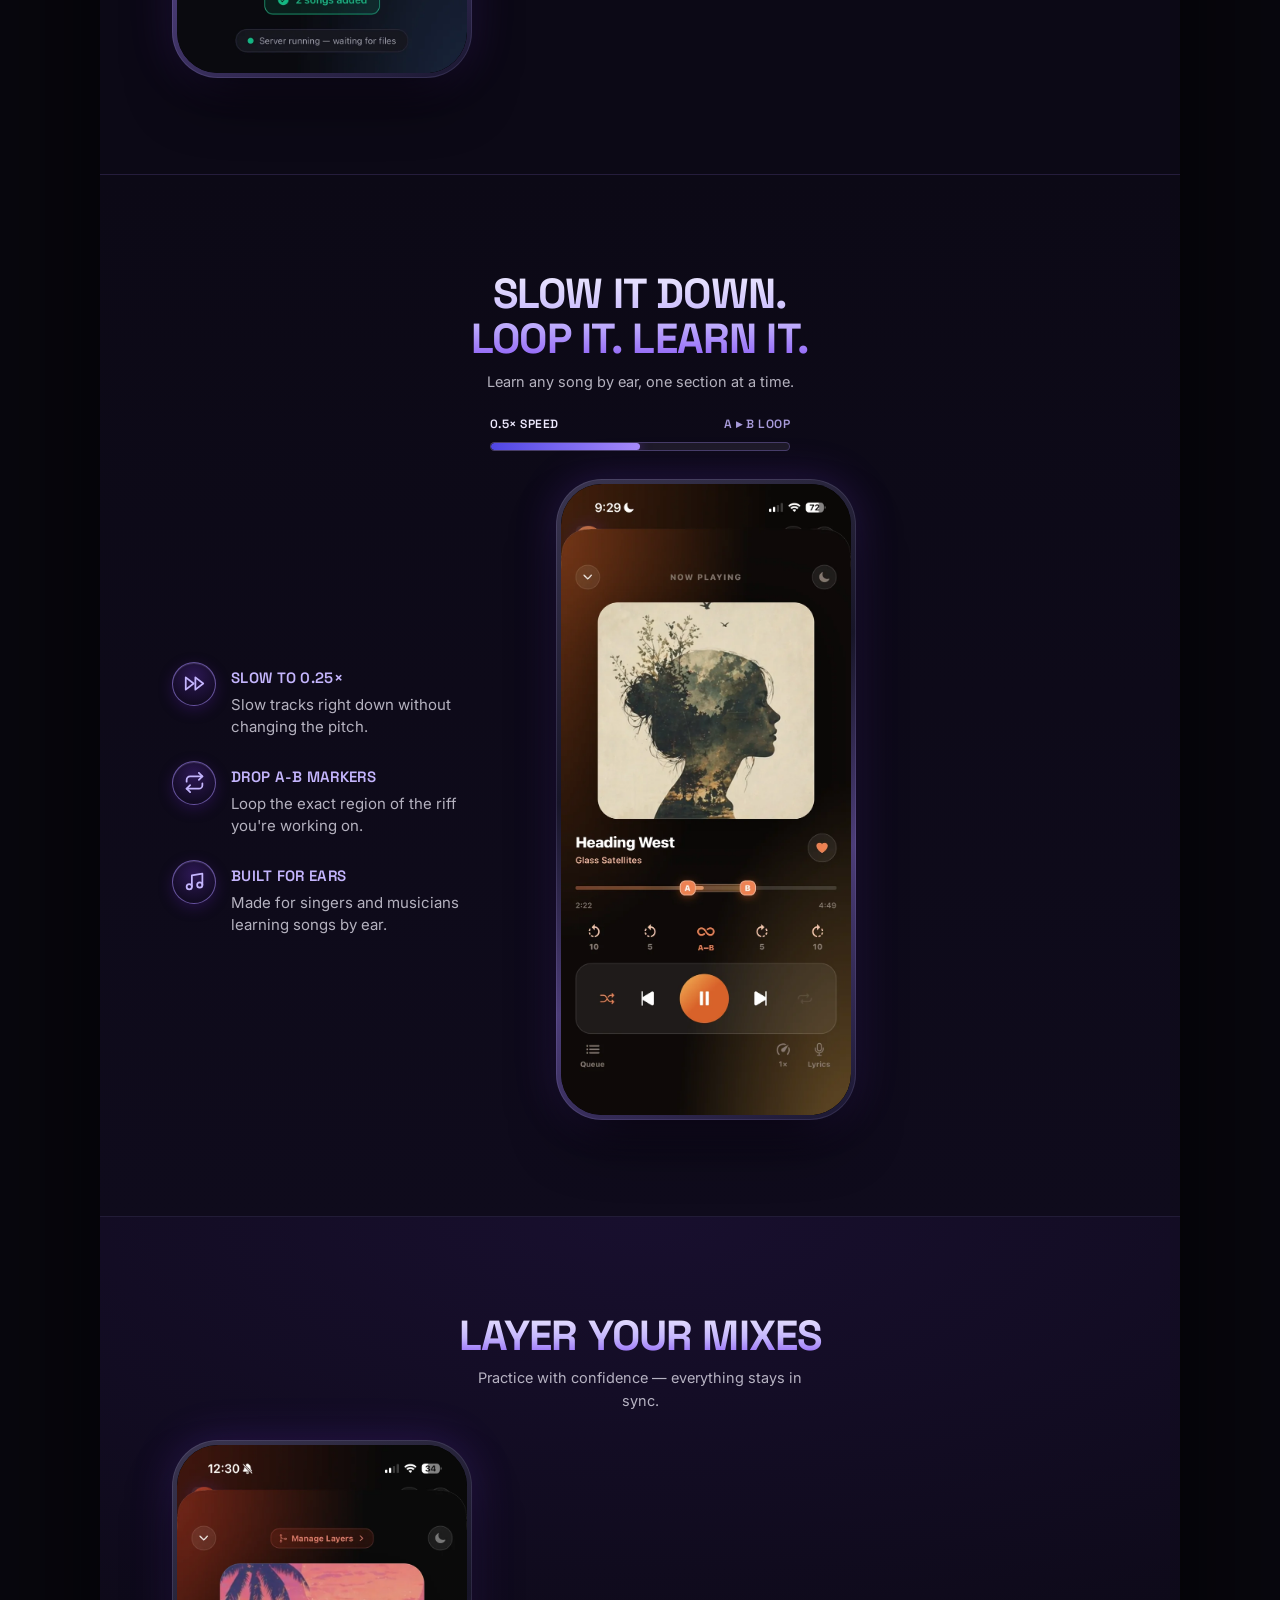
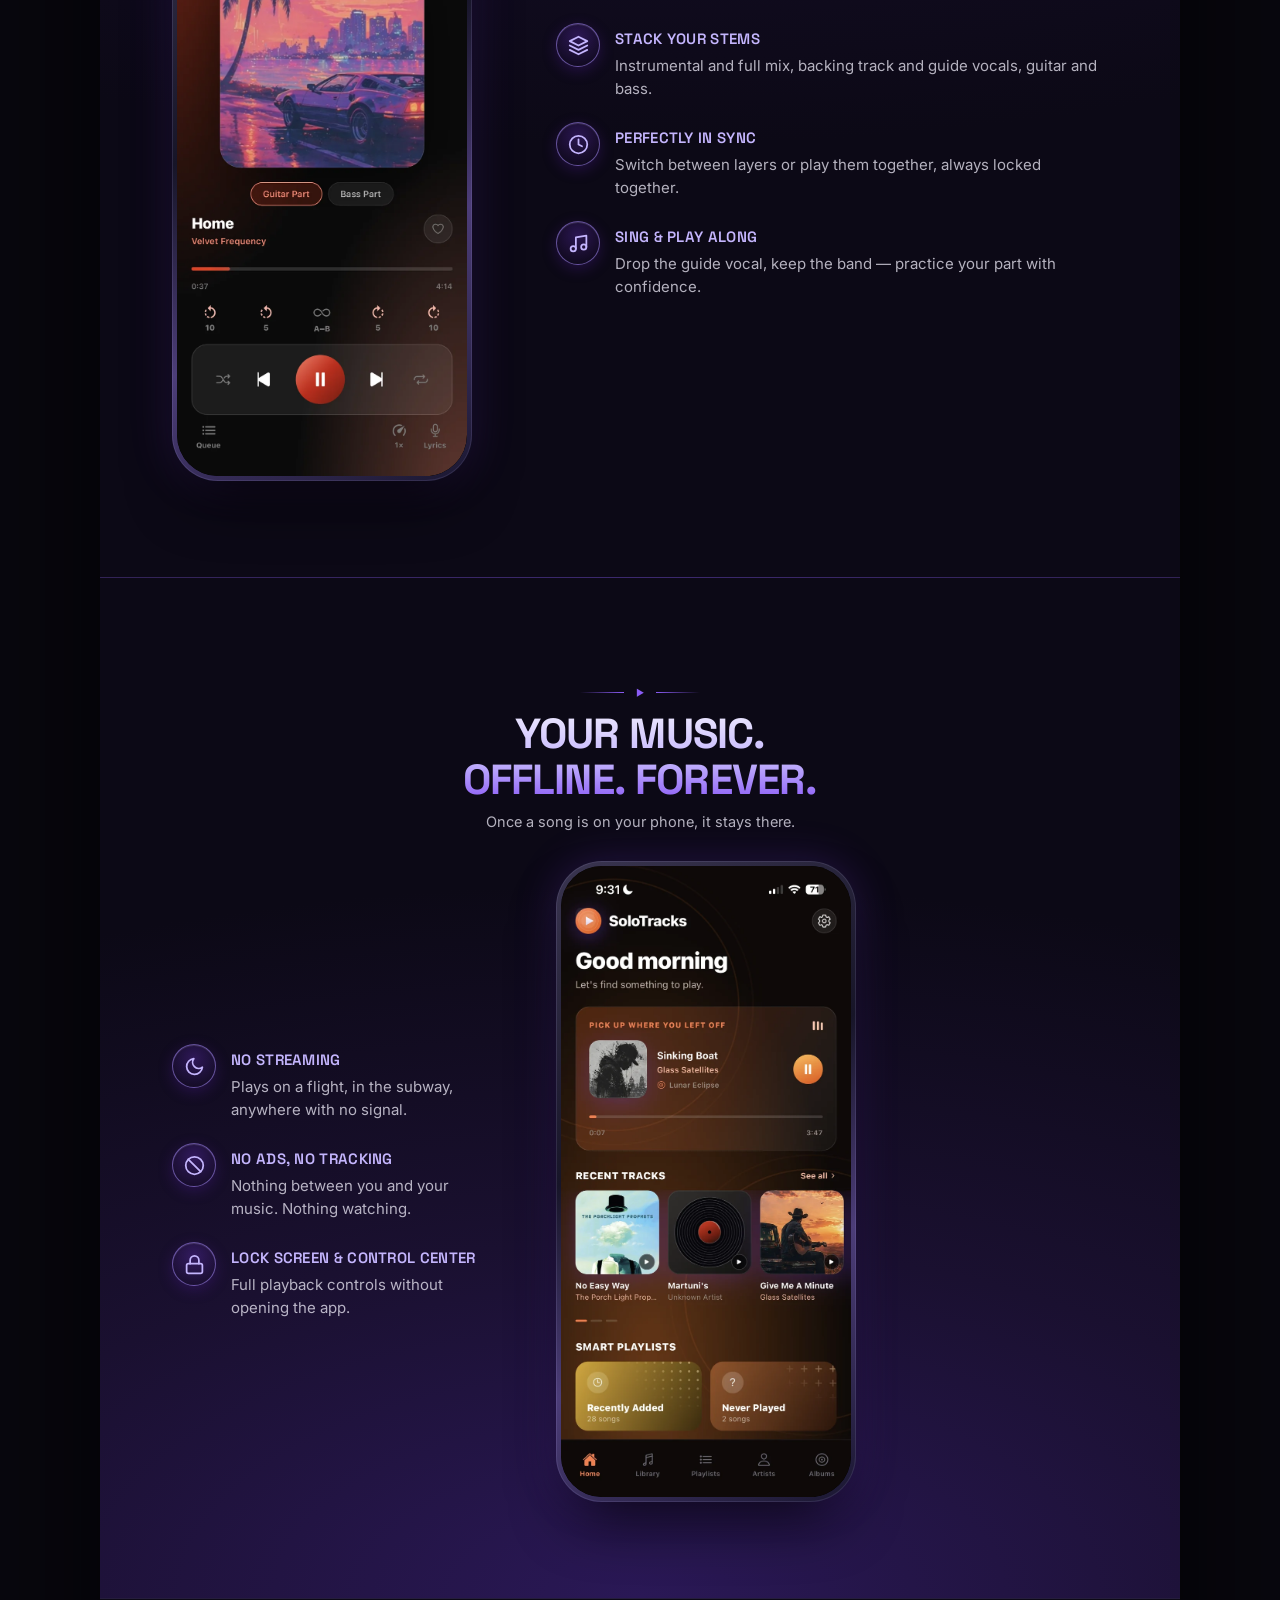
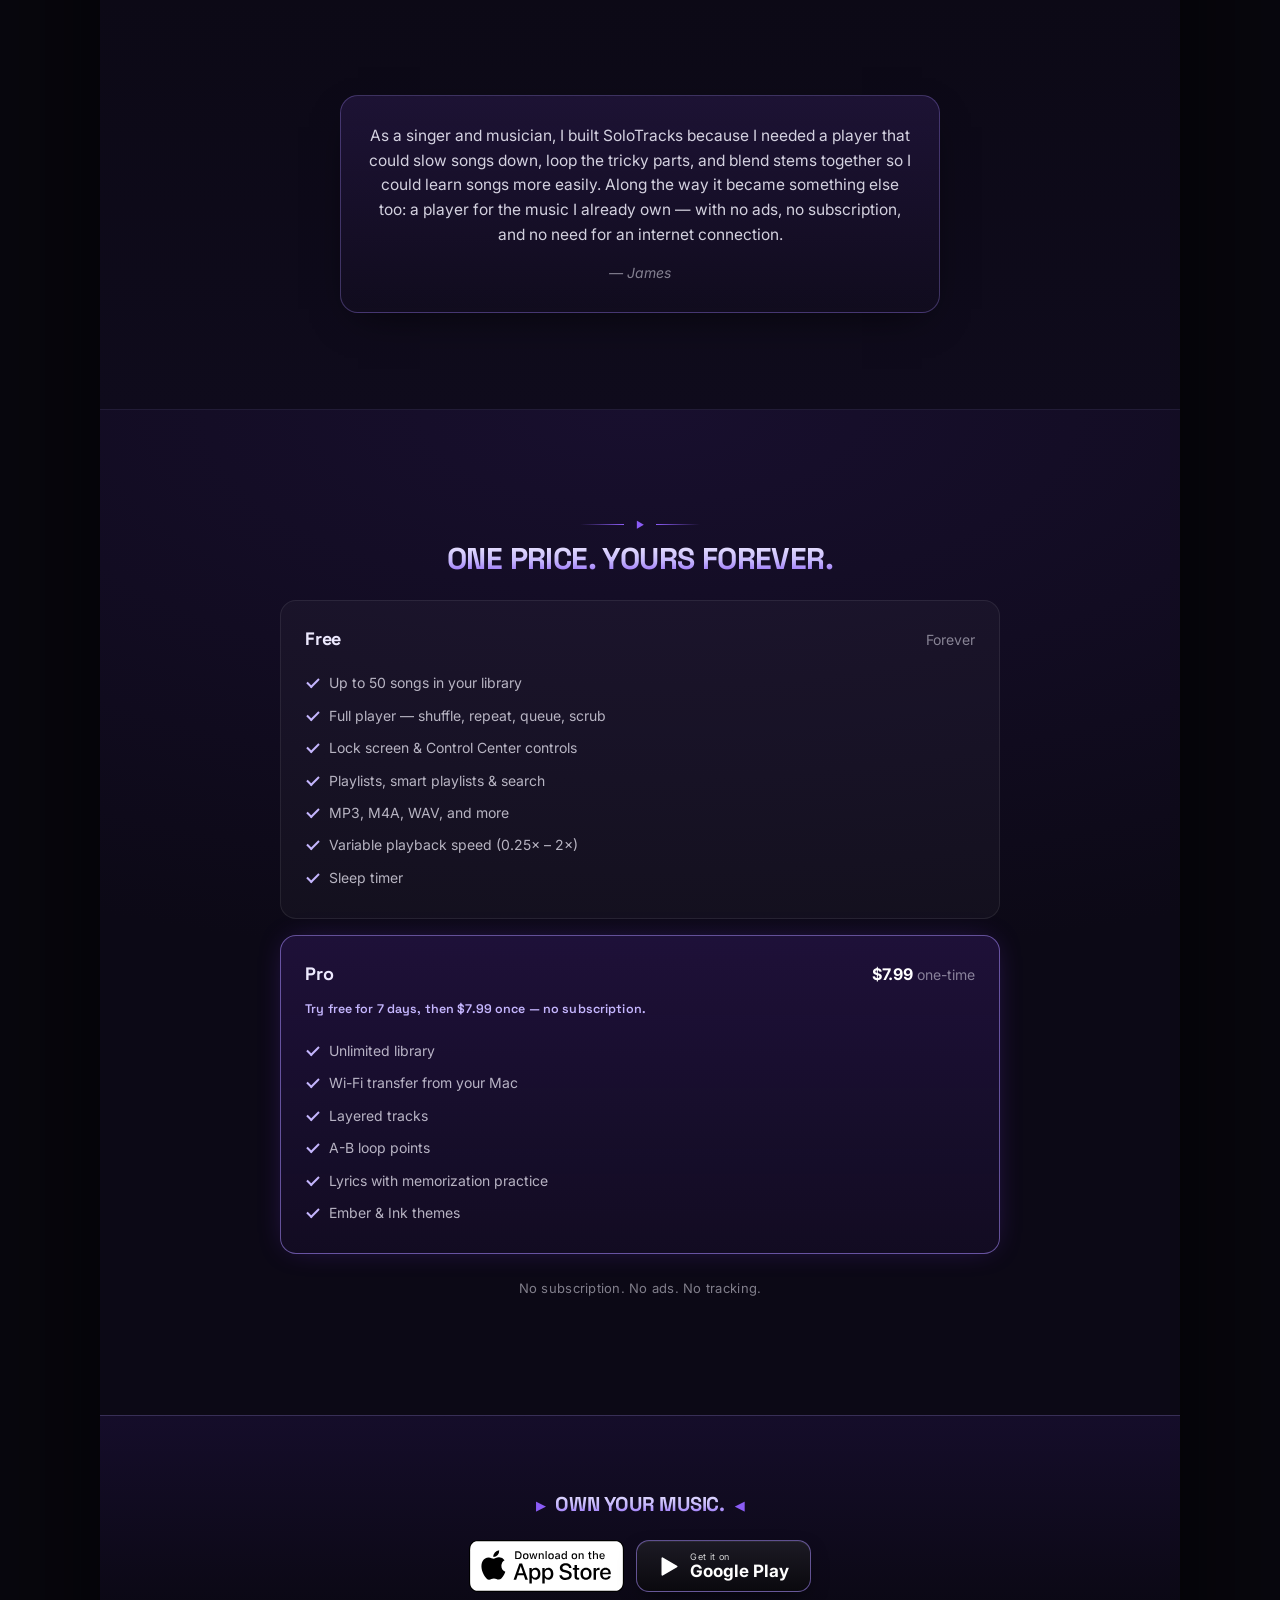
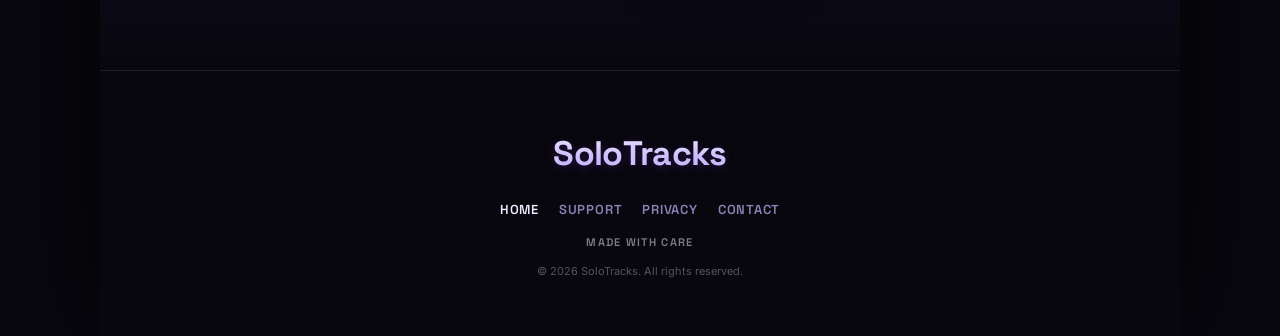
==== commit 1ad66b1c: "Add Google Play badge next to the App Store link SoloTracks is now on Android. Add the 21-academy-st" ====
--- a/index.html
+++ b/index.html
@@ -58,6 +58,10 @@
       <div class="badge-row">
         <a class="appstore-badge pulse" href="https://apps.apple.com/us/app/solotracks/id6762542575" aria-label="Download SoloTracks on the App Store">
           <img src="assets/app-store-badge.svg" alt="Download on the App Store" />
+        </a>
+        <a class="play-badge pulse" href="https://play.google.com/store/apps/details?id=com.solotracks.app" aria-label="Get SoloTracks on Google Play">
+          <svg class="gplay" width="21" height="23" viewBox="0 0 24 24" xmlns="http://www.w3.org/2000/svg" aria-hidden="true"><path d="M4 2.5v19a1 1 0 0 0 1.52.86l16.2-9.5a1 1 0 0 0 0-1.72L5.52 1.64A1 1 0 0 0 4 2.5z"/></svg>
+          <span class="stack"><span class="top">Get it on</span><span class="bot">Google Play</span></span>
         </a>
       </div>
 
@@ -404,6 +408,10 @@
     <div class="badge-row">
       <a class="appstore-badge pulse" href="https://apps.apple.com/us/app/solotracks/id6762542575" aria-label="Download SoloTracks on the App Store">
         <img src="assets/app-store-badge.svg" alt="Download on the App Store" />
+      </a>
+      <a class="play-badge pulse" href="https://play.google.com/store/apps/details?id=com.solotracks.app" aria-label="Get SoloTracks on Google Play">
+        <svg class="gplay" width="21" height="23" viewBox="0 0 24 24" xmlns="http://www.w3.org/2000/svg" aria-hidden="true"><path d="M4 2.5v19a1 1 0 0 0 1.52.86l16.2-9.5a1 1 0 0 0 0-1.72L5.52 1.64A1 1 0 0 0 4 2.5z"/></svg>
+        <span class="stack"><span class="top">Get it on</span><span class="bot">Google Play</span></span>
       </a>
     </div>
   </section>
--- a/styles.css
+++ b/styles.css
@@ -156,6 +156,27 @@
 .appstore-badge img { height: 52px; width: auto; }
 .appstore-badge:hover { transform: scale(1.03); text-decoration: none; }
 .appstore-badge.pulse { animation: glowPulse 4s ease-in-out infinite; }
+
+/* Google Play badge — custom pill (matches the 21-academy button), themed violet */
+.play-badge {
+  display: inline-flex;
+  align-items: center;
+  gap: 11px;
+  padding: 11px 21px;
+  border-radius: 13px;
+  background: linear-gradient(180deg, #1c1a24, #0a090e);
+  border: 1px solid var(--hair-3);
+  box-shadow: 0 8px 22px -8px rgba(0,0,0,0.7), inset 0 1px 0 rgba(255,255,255,0.06);
+  color: #fff;
+  text-decoration: none;
+  transition: transform 0.15s ease;
+}
+.play-badge:hover { transform: scale(1.03); text-decoration: none; }
+.play-badge .gplay { width: 21px; height: 23px; fill: #fff; flex: none; }
+.play-badge .stack { display: flex; flex-direction: column; line-height: 1; text-align: left; }
+.play-badge .stack .top { font-size: 9px; letter-spacing: 0.04em; opacity: 0.82; }
+.play-badge .stack .bot { font-size: 17px; font-weight: 700; margin-top: 2px; }
+.play-badge.pulse { animation: glowPulse 4s ease-in-out infinite; }
 
 .pricing-line {
   margin-top: 16px;
